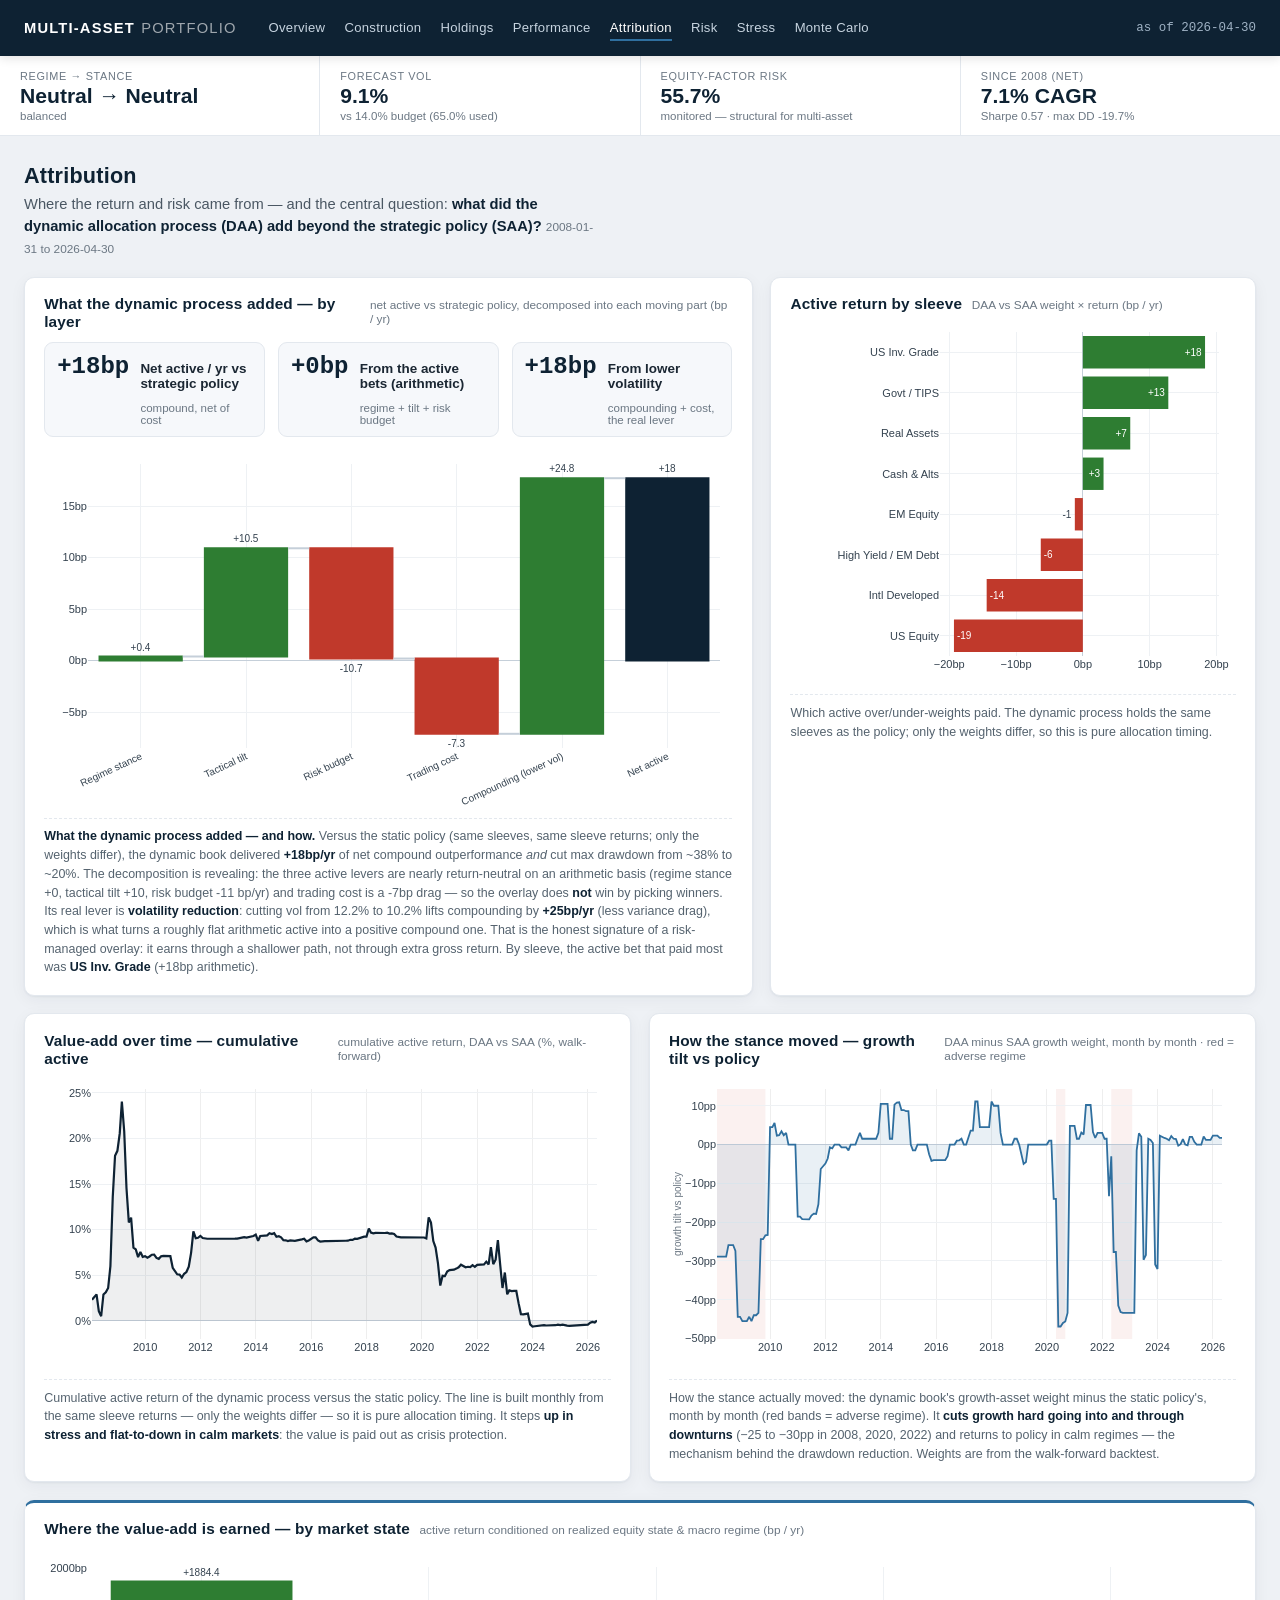
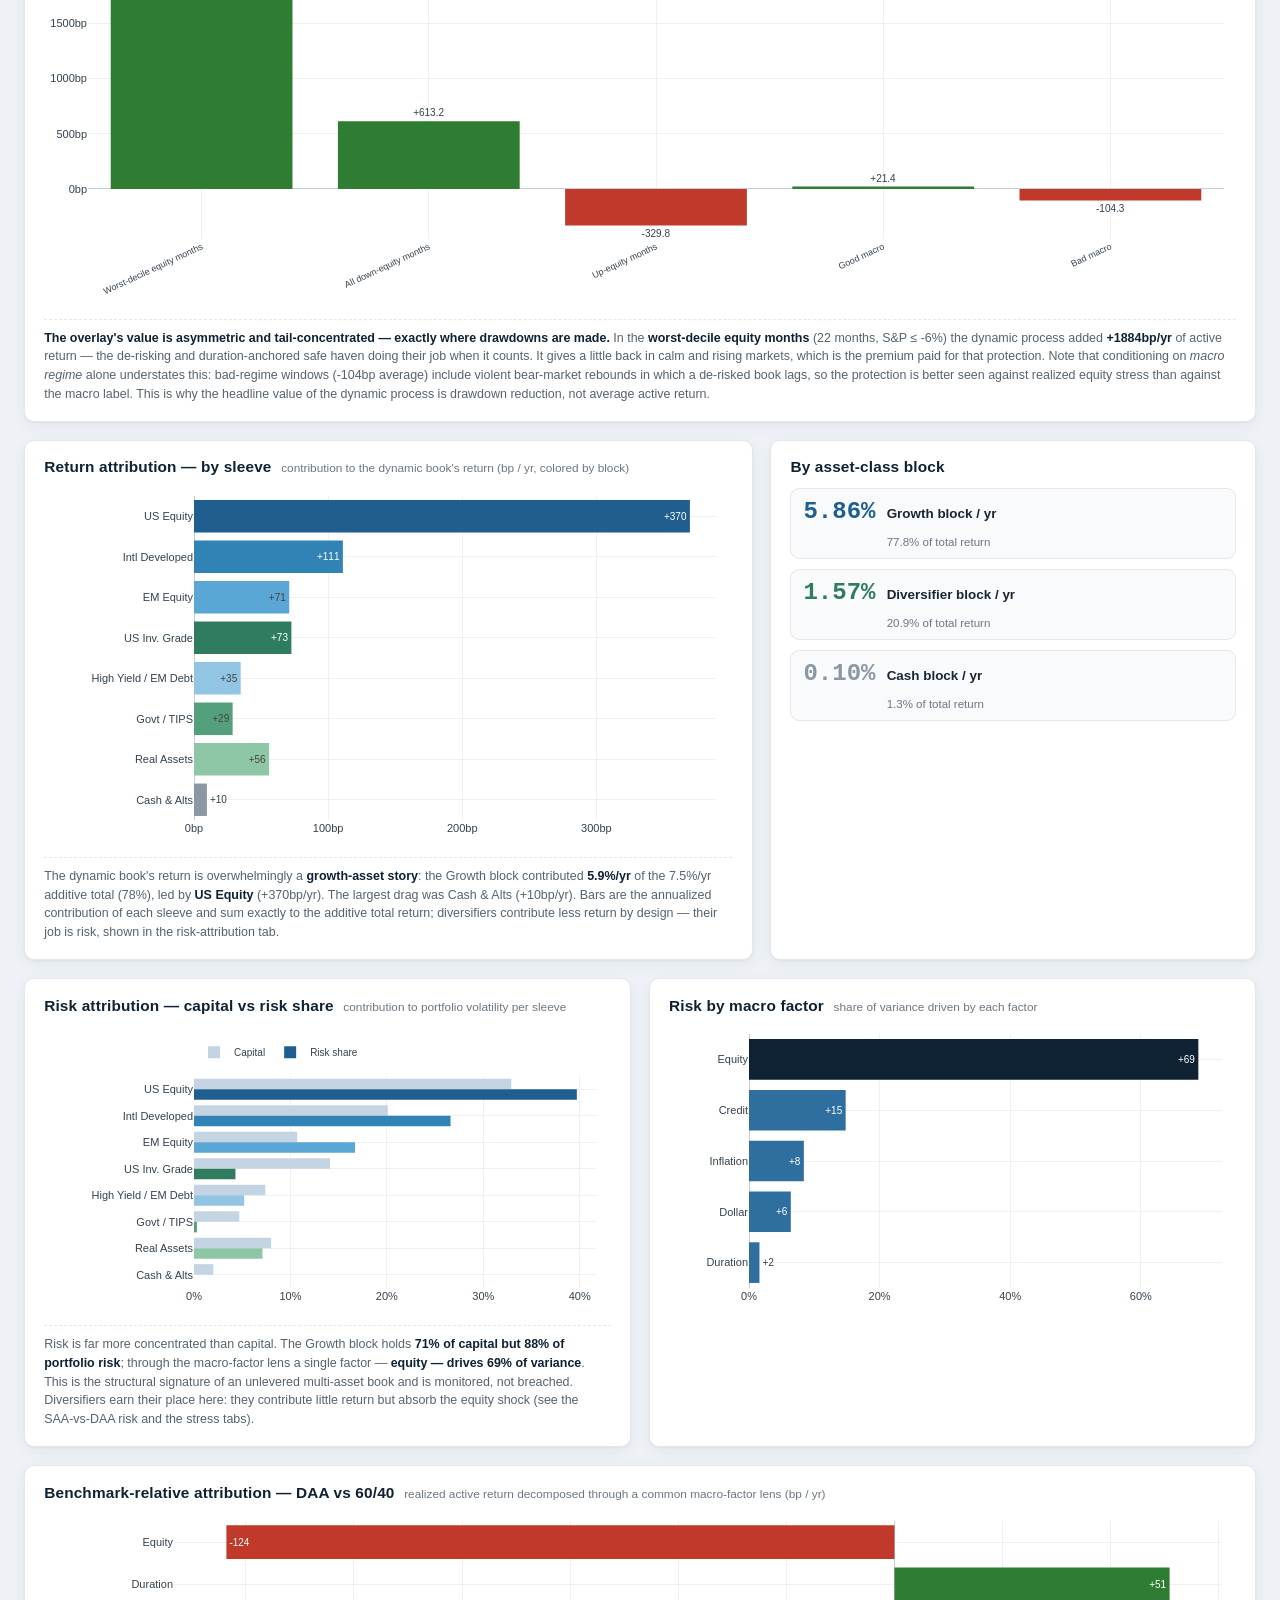
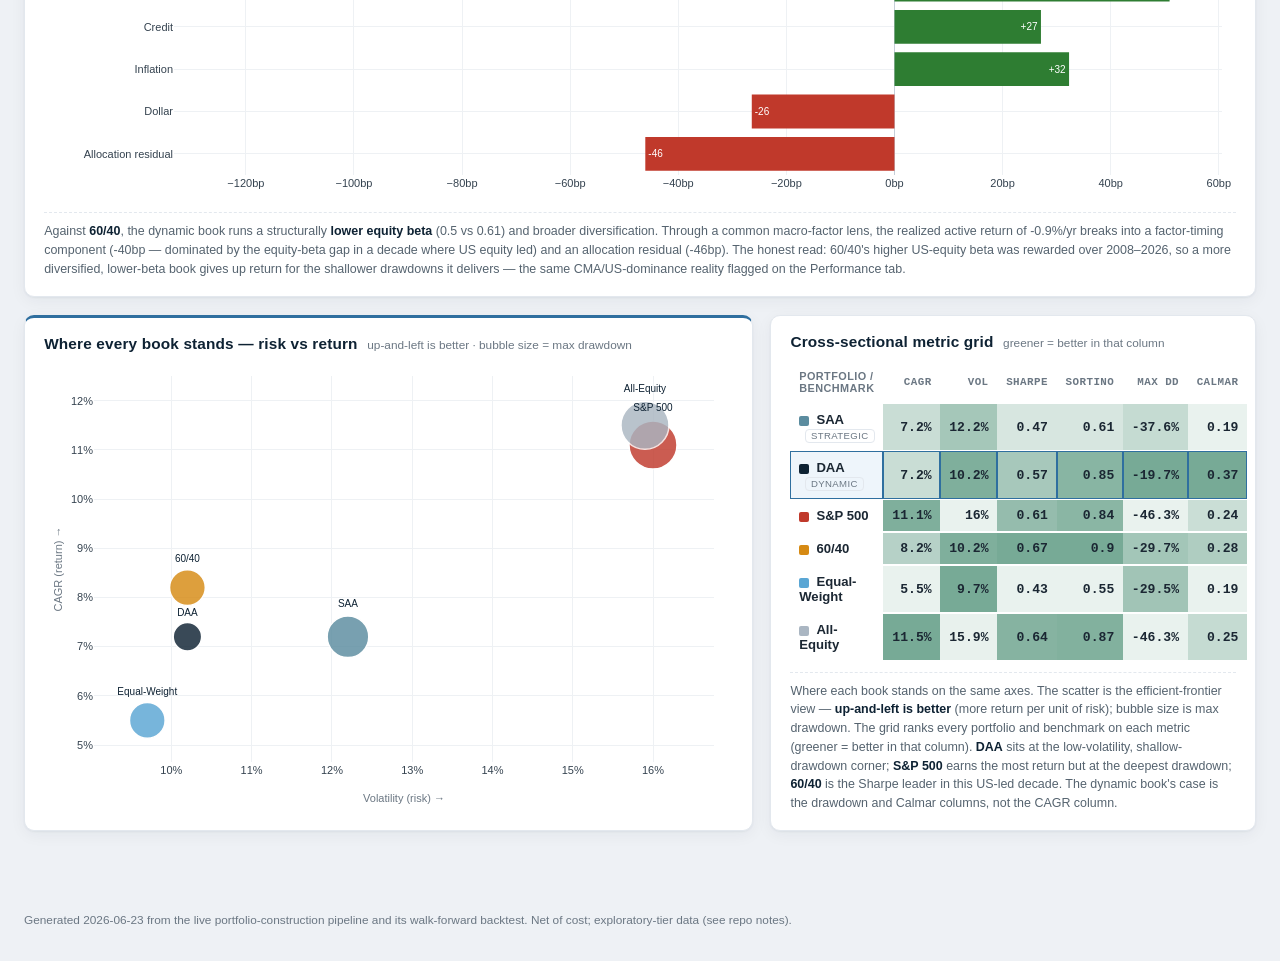
==== attribution.html @ df8b32c1 "Iterations 4-5: Holdings, Monte Carlo, mobile nav, attribution-over-time" ====
<!DOCTYPE html>
<html lang="en">
<head>
<meta charset="UTF-8" />
<meta name="viewport" content="width=device-width, initial-scale=1" />
<title>Attribution — Multi-Asset Portfolio</title>
<link rel="stylesheet" href="assets/css/style.css" />
<script src="assets/vendor/plotly.min.js"></script>
</head>
<body class="app">

<header class="appbar">
  <div class="brand">MULTI&#8209;ASSET<span>PORTFOLIO</span></div>
  <button class="navtoggle" aria-label="Toggle navigation"><span class="bars"><span></span></span>Menu</button>
  <nav class="appnav">
    <a href="index.html">Overview</a>
    <a href="construction.html">Construction</a>
    <a href="holdings.html">Holdings</a>
    <a href="performance.html">Performance</a>
    <a href="attribution.html" class="active">Attribution</a>
    <a href="risk.html">Risk</a>
    <a href="stress.html">Stress</a>
    <a href="montecarlo.html">Monte Carlo</a>
  </nav>
  <div class="appbar-status" id="appbar-status">Loading…</div>
</header>

<div class="kpi-ribbon" id="kpi-ribbon"></div>

<main class="db">

  <div class="page-intro">
    <h1>Attribution</h1>
    <p>Where the return and risk came from — and the central question: <strong>what did the dynamic
      allocation process (DAA) add beyond the strategic policy (SAA)?</strong>
      <span class="tile-sub" id="attr-window"></span></p>
  </div>

  <!-- 1. THE CENTRAL QUESTION: SAA -> DAA value-add -->
  <section class="grid grid-3-2">
    <article class="tile">
      <div class="tile-head"><h2>What the dynamic process added — by layer</h2>
        <span class="tile-sub">net active vs strategic policy, decomposed into each moving part (bp / yr)</span></div>
      <div class="statrow" id="attr-active-stats"></div>
      <div id="attr-layer-chart" class="chart chart-lg"></div>
      <p class="read" id="attr-layer-read"></p>
    </article>
    <article class="tile">
      <div class="tile-head"><h2>Active return by sleeve</h2>
        <span class="tile-sub">DAA vs SAA weight × return (bp / yr)</span></div>
      <div id="attr-sleeve-chart" class="chart chart-lg"></div>
      <p class="read">Which active over/under-weights paid. The dynamic process holds the same sleeves as the
        policy; only the weights differ, so this is pure allocation timing.</p>
    </article>
  </section>

  <!-- 1b. Attribution over time — the decision log -->
  <section class="grid grid-2">
    <article class="tile">
      <div class="tile-head"><h2>Value-add over time — cumulative active</h2>
        <span class="tile-sub">cumulative active return, DAA vs SAA (%, walk-forward)</span></div>
      <div id="attr-cum-chart" class="chart chart-md"></div>
      <p class="read" id="attr-cum-read"></p>
    </article>
    <article class="tile">
      <div class="tile-head"><h2>How the stance moved — growth tilt vs policy</h2>
        <span class="tile-sub">DAA minus SAA growth weight, month by month · red = adverse regime</span></div>
      <div id="attr-tilt-chart" class="chart chart-md"></div>
      <p class="read" id="attr-tilt-read"></p>
    </article>
  </section>

  <!-- 2. Regime / market-state aware (full width — the punchline) -->
  <section class="grid grid-1">
    <article class="tile tile-feature">
      <div class="tile-head"><h2>Where the value-add is earned — by market state</h2>
        <span class="tile-sub">active return conditioned on realized equity state & macro regime (bp / yr)</span></div>
      <div id="attr-regime-chart" class="chart chart-lg"></div>
      <p class="read" id="attr-regime-read"></p>
    </article>
  </section>

  <!-- 3. Return attribution -->
  <section class="grid grid-3-2">
    <article class="tile">
      <div class="tile-head"><h2>Return attribution — by sleeve</h2>
        <span class="tile-sub">contribution to the dynamic book's return (bp / yr, colored by block)</span></div>
      <div id="attr-return-chart" class="chart chart-lg"></div>
      <p class="read" id="attr-return-read"></p>
    </article>
    <article class="tile">
      <div class="tile-head"><h2>By asset-class block</h2></div>
      <div class="bigstats" id="attr-block"></div>
    </article>
  </section>

  <!-- 4. Risk attribution -->
  <section class="grid grid-2">
    <article class="tile">
      <div class="tile-head"><h2>Risk attribution — capital vs risk share</h2>
        <span class="tile-sub">contribution to portfolio volatility per sleeve</span></div>
      <div id="attr-risk-sleeve-chart" class="chart chart-md"></div>
      <p class="read" id="attr-risk-read"></p>
    </article>
    <article class="tile">
      <div class="tile-head"><h2>Risk by macro factor</h2>
        <span class="tile-sub">share of variance driven by each factor</span></div>
      <div id="attr-risk-factor-chart" class="chart chart-md"></div>
    </article>
  </section>

  <!-- 5. Benchmark-relative vs 60/40 -->
  <section class="grid grid-1">
    <article class="tile">
      <div class="tile-head"><h2>Benchmark-relative attribution — DAA vs 60/40</h2>
        <span class="tile-sub">realized active return decomposed through a common macro-factor lens (bp / yr)</span></div>
      <div id="attr-bench-chart" class="chart chart-md"></div>
      <p class="read" id="attr-bench-read"></p>
    </article>
  </section>

  <!-- 6. 9x9 cross-sectional matrix -->
  <section class="grid grid-3-2">
    <article class="tile tile-feature">
      <div class="tile-head"><h2>Where every book stands — risk vs return</h2>
        <span class="tile-sub">up-and-left is better · bubble size = max drawdown</span></div>
      <div id="matrix-scatter" class="chart chart-xl"></div>
    </article>
    <article class="tile">
      <div class="tile-head"><h2>Cross-sectional metric grid</h2>
        <span class="tile-sub">greener = better in that column</span></div>
      <div id="matrix-grid"></div>
      <p class="read" id="matrix-read"></p>
    </article>
  </section>

</main>

<footer class="status" id="status-footer">Loading…</footer>
<script src="data/portfolio.js"></script>
<script src="assets/js/app.js"></script>
</body>
</html>
---- assets/css/style.css ----
:root {
  --navy: #0e2233;
  --navy-2: #16324a;
  --ink: #1b2733;
  --accent: #2f6f9f;
  --growth: #1f5e8f;
  --diversifier: #3f8a6e;
  --cash: #8b97a3;
  --ok: #2e7d32;
  --warn: #d68a13;
  --bad: #c0392b;
  --pos: #2e7d32;
  --neg: #c0392b;
  --bg: #eef1f5;
  --panel: #ffffff;
  --line: #e3e8ee;
  --text: #1b2733;
  --muted: #6b7783;
  --font: -apple-system, BlinkMacSystemFont, "Segoe UI", Roboto, Helvetica, Arial, sans-serif;
  --mono: "SF Mono", ui-monospace, Menlo, Consolas, monospace;
  --radius: 10px;
  --shadow: 0 1px 2px rgba(14,34,51,0.05), 0 4px 16px rgba(14,34,51,0.05);
}

* { box-sizing: border-box; }
html, body { margin: 0; padding: 0; }
body.app { background: var(--bg); color: var(--text); font-family: var(--font);
  font-size: 14px; -webkit-font-smoothing: antialiased; }

/* App bar */
.appbar { position: sticky; top: 0; z-index: 50; display: flex; align-items: center; gap: 1.5rem;
  background: var(--navy); color: #fff; padding: 0 1.5rem; height: 56px;
  box-shadow: 0 2px 10px rgba(0,0,0,0.12); }
.brand { font-weight: 750; letter-spacing: 0.08em; font-size: 0.92rem; white-space: nowrap; }
.brand span { font-weight: 350; opacity: 0.6; margin-left: 0.4rem; }
.appnav { display: flex; gap: 1.2rem; margin-left: 0.5rem; }
.appnav a { color: #c7d4e0; text-decoration: none; font-size: 0.82rem; letter-spacing: 0.02em;
  padding: 0.3rem 0; border-bottom: 2px solid transparent; transition: 0.15s; }
.appnav a:hover { color: #fff; border-color: var(--accent); }
.appbar-status { margin-left: auto; font-size: 0.78rem; color: #9fb2c4; font-family: var(--mono); }
/* Mobile nav toggle — hidden on desktop, shown via the media query below */
.navtoggle { display: none; margin-left: auto; align-items: center; gap: 0.4rem; cursor: pointer;
  background: rgba(255,255,255,0.06); border: 1px solid rgba(255,255,255,0.22); color: #fff;
  border-radius: 7px; padding: 0.35rem 0.6rem; font-size: 0.78rem; font-weight: 600;
  letter-spacing: 0.03em; -webkit-tap-highlight-color: transparent; }
.navtoggle .bars { display: inline-block; width: 16px; height: 11px; position: relative; }
.navtoggle .bars::before, .navtoggle .bars::after, .navtoggle .bars span {
  content: ""; position: absolute; left: 0; right: 0; height: 2px; background: #fff; border-radius: 2px; }
.navtoggle .bars::before { top: 0; } .navtoggle .bars span { top: 4.5px; } .navtoggle .bars::after { bottom: 0; }

/* KPI ribbon */
.kpi-ribbon { display: grid; grid-template-columns: repeat(4, 1fr); gap: 1px; background: var(--line);
  border-bottom: 1px solid var(--line); }
.kpi { background: var(--panel); padding: 0.85rem 1.25rem; }
.kpi-label { font-size: 0.68rem; text-transform: uppercase; letter-spacing: 0.06em; color: var(--muted); }
.kpi-value { font-size: 1.32rem; font-weight: 700; color: var(--navy); margin-top: 0.15rem; line-height: 1.15; }
.kpi-sub { font-size: 0.72rem; color: var(--muted); margin-top: 0.1rem; }

/* Layout grid */
.db { max-width: 1320px; margin: 0 auto; padding: 1.25rem 1.5rem 3rem; }
.grid { display: grid; gap: 1.1rem; margin-bottom: 1.1rem; }
.grid-1 { grid-template-columns: 1fr; }
.grid-2 { grid-template-columns: 1fr 1fr; }
.grid-3 { grid-template-columns: repeat(3, 1fr); }
.grid-3-2 { grid-template-columns: 3fr 2fr; }

/* Tiles */
.tile { background: var(--panel); border: 1px solid var(--line); border-radius: var(--radius);
  box-shadow: var(--shadow); padding: 1.1rem 1.2rem; min-width: 0; }
.tile-head { display: flex; align-items: baseline; gap: 0.6rem; margin-bottom: 0.7rem; }
.tile-head h2 { font-size: 0.96rem; font-weight: 700; color: var(--navy); margin: 0; letter-spacing: 0.01em; }
.tile-sub { font-size: 0.74rem; color: var(--muted); }
.mini-head { font-size: 0.7rem; text-transform: uppercase; letter-spacing: 0.05em; color: var(--muted);
  font-weight: 700; margin: 0 0 0.5rem; }
.read { font-size: 0.78rem; line-height: 1.5; color: #55636f; margin: 0.6rem 0 0;
  padding-top: 0.55rem; border-top: 1px dashed var(--line); }
.read strong { color: var(--navy); }

/* Charts — sized up so analytics breathe (less compressed, less wasted whitespace) */
.chart { width: 100%; }
.chart-donut { height: 300px; }
.chart-tree { height: 380px; }
.chart-sm { height: 232px; }
.chart-md { height: 290px; }
.chart-lg { height: 360px; }
.chart-tall { width: 100%; height: 440px; }

/* Positioning board */
.posboard { display: grid; grid-template-columns: repeat(2, 1fr); gap: 0.6rem; margin-bottom: 0.8rem; }
.posstat { background: #f6f8fb; border: 1px solid var(--line); border-radius: 8px; padding: 0.6rem 0.75rem; }
.posstat-l { font-size: 0.68rem; text-transform: uppercase; letter-spacing: 0.05em; color: var(--muted); }
.posstat-v { font-size: 1.05rem; font-weight: 700; color: var(--navy); margin-top: 0.1rem; }
.posstat-v.tag-riskon { color: var(--ok); }
.posstat-v.tag-defensive { color: var(--bad); }
.posstat-v.tag-balanced { color: var(--accent); }

/* Block bar (stacked Growth/Diversifier/Cash) */
.blockbar { display: flex; width: 100%; height: 30px; border-radius: 6px; overflow: hidden; margin-bottom: 0.7rem; }
.blockseg { display: flex; align-items: center; justify-content: center; color: #fff; font-size: 0.74rem;
  font-weight: 600; min-width: 0; gap: 0.35rem; white-space: nowrap; }
.blockseg small { font-family: var(--mono); font-weight: 700; }

/* Chips */
.chips { display: flex; flex-wrap: wrap; gap: 0.4rem; }
.chip { display: inline-flex; align-items: center; gap: 0.35rem; font-size: 0.76rem;
  padding: 0.28rem 0.6rem; border-radius: 999px; background: #eef3f8; border: 1px solid var(--line); color: #34424f; }
.chip b { font-family: var(--mono); }
.chip.pos b { color: var(--pos); } .chip.neg b { color: var(--neg); }
.chip.sel { background: var(--navy); color: #fff; border-color: var(--navy); }
.chip.clickable { cursor: pointer; }
.chip.clickable:hover { border-color: var(--accent); }

/* Construction side panel */
.sidepanel { min-width: 0; display: flex; flex-direction: column; }
.thesis-pick { display: flex; flex-wrap: wrap; gap: 0.35rem; margin-bottom: 0.6rem; }
.thesis-text { font-size: 0.82rem; line-height: 1.55; color: #41505d; margin: 0 0 0.8rem;
  padding-left: 0.7rem; border-left: 3px solid var(--accent); min-height: 4.5em; }
.flags-compact { display: flex; flex-direction: column; gap: 0.4rem; margin-top: auto; }
.flagc { display: flex; gap: 0.5rem; font-size: 0.75rem; line-height: 1.4; color: #5a6470;
  padding: 0.4rem 0.55rem; background: #fffaf0; border-left: 3px solid var(--warn); border-radius: 5px; }
.flagc b { color: #8a6510; font-weight: 650; }

/* Metrics cards */
.metrics-cards { display: flex; flex-direction: column; gap: 0.45rem; }
.mcard { display: grid; grid-template-columns: 1.4fr repeat(3, 1fr); align-items: center; gap: 0.5rem;
  padding: 0.5rem 0.65rem; border: 1px solid var(--line); border-radius: 8px; font-size: 0.8rem; }
.mcard.hl { background: #eef5fb; border-color: #cfe0ee; }
.mcard .nm { font-weight: 650; color: var(--navy); }
.mcard .mv { text-align: right; font-family: var(--mono); }
.mcard .mv small { display: block; font-family: var(--font); font-size: 0.62rem;
  text-transform: uppercase; letter-spacing: 0.04em; color: var(--muted); }

/* Scenario strip */
.scenario-strip { display: grid; grid-template-columns: repeat(4, 1fr); gap: 0.7rem; }
.scn { border: 1px solid var(--line); border-radius: 9px; padding: 0.7rem 0.8rem; }
.scn.cur { border-color: var(--accent); box-shadow: 0 0 0 2px rgba(47,111,159,0.12); }
.scn-regime { font-weight: 700; color: var(--navy); font-size: 0.86rem; }
.scn-stance { font-size: 0.74rem; color: var(--muted); margin-bottom: 0.5rem; }
.scn-bar { height: 7px; border-radius: 4px; background: var(--line); overflow: hidden; margin-bottom: 0.3rem; }
.scn-bar > span { display: block; height: 100%; background: var(--growth); }
.scn-meta { font-size: 0.72rem; color: var(--muted); font-family: var(--mono); }
.scn .badge { float: right; font-size: 0.62rem; background: var(--accent); color: #fff;
  padding: 0.05rem 0.4rem; border-radius: 4px; letter-spacing: 0.03em; }

/* Big stats (diversification) */
.bigstats { display: flex; flex-direction: column; gap: 0.6rem; margin-bottom: 0.4rem; }
.bigstat { display: grid; grid-template-columns: auto 1fr; align-items: baseline; gap: 0.7rem;
  padding: 0.6rem 0.75rem; border: 1px solid var(--line); border-radius: 9px; background: #f8fafc; }
.bigstat-v { font-size: 1.5rem; font-weight: 750; color: var(--navy); font-family: var(--mono); }
.bigstat-l { font-weight: 650; color: var(--ink); font-size: 0.84rem; }
.bigstat-h { grid-column: 2; font-size: 0.72rem; color: var(--muted); }

/* Data tables (trailing, drawdown, stress) */
table.dtbl { width: 100%; border-collapse: collapse; font-size: 0.82rem; }
table.dtbl th, table.dtbl td { padding: 0.45rem 0.55rem; border-bottom: 1px solid var(--line); text-align: left; }
table.dtbl th { font-size: 0.68rem; text-transform: uppercase; letter-spacing: 0.04em; color: var(--muted); font-weight: 700; }
table.dtbl td.num, table.dtbl th.num { text-align: right; font-family: var(--mono); }
table.dtbl td.pos { color: var(--pos); } table.dtbl td.neg { color: var(--neg); }
table.dtbl .sub { font-size: 0.72rem; color: var(--muted); }
#stress-table { margin-top: 0.7rem; }

.appnav a.active { color: #fff; border-color: var(--accent); }

/* Platform additions (Performance + Construction pages) */
.chart-xl { width: 100%; height: 440px; }
.statrow { display: grid; grid-template-columns: repeat(3, 1fr); gap: 0.8rem; margin-bottom: 0.7rem; }
.swatch { width: 10px; height: 10px; border-radius: 2px; display: inline-block; margin-right: 0.45rem; vertical-align: middle; }
.kindtag { font-size: 0.6rem; text-transform: uppercase; letter-spacing: 0.04em; color: var(--muted);
  border: 1px solid var(--line); border-radius: 4px; padding: 0.02rem 0.32rem; margin-left: 0.35rem; }
table.dtbl tr.hl td { background: #eef5fb; }
table.dtbl td.strong { font-weight: 650; color: var(--navy); }
table.dtbl td.pos { color: var(--pos); } table.dtbl td.neg { color: var(--neg); }
table.dtbl .z { color: var(--muted); }
.ustats { display: grid; grid-template-columns: repeat(4, 1fr); gap: 0.8rem; }
.ustat { background: #f6f8fb; border: 1px solid var(--line); border-radius: 9px; padding: 0.8rem 0.9rem; }
.ustat-v { font-size: 1.8rem; font-weight: 750; color: var(--navy); font-family: var(--mono); line-height: 1; }
.ustat-l { font-size: 0.74rem; color: var(--muted); margin-top: 0.3rem; line-height: 1.35; }
.flowsteps { display: flex; flex-wrap: wrap; gap: 0.4rem; margin: 0.2rem 0 0.2rem; }
.flowstep { font-size: 0.74rem; padding: 0.3rem 0.6rem; border-radius: 999px; background: #eef3f8;
  border: 1px solid var(--line); color: #34424f; }
.flowstep b { color: var(--navy); }
.flowarrow { color: var(--muted); align-self: center; }

/* Custom stress sliders */
.sliders { display: flex; flex-direction: column; gap: 0.55rem; }
.sld label { display: flex; justify-content: space-between; font-size: 0.78rem; color: var(--ink);
  font-weight: 600; margin-bottom: 0.2rem; }
.sld label span { font-family: var(--mono); color: var(--accent); }
.sld input[type=range] { width: 100%; accent-color: var(--accent); }

footer.status { max-width: 1320px; margin: 0 auto; padding: 1rem 1.5rem 2rem; font-size: 0.74rem;
  color: var(--muted); }

/* ---- Iteration 3: Attribution page, 9x9 matrix, rebased growth, polish ---- */

/* Page intro header (gives each page a title + question, not just charts) */
.page-intro { margin: 0.4rem 0 1.1rem; }
.page-intro h1 { font-size: 1.35rem; font-weight: 750; color: var(--navy); margin: 0 0 0.25rem;
  letter-spacing: 0.01em; }
.page-intro p { font-size: 0.92rem; line-height: 1.5; color: #4a5763; margin: 0; max-width: 70ch; }
.page-intro strong { color: var(--navy); }

/* Feature tiles — a stronger accent rail for the most important sections */
.tile-feature { border-top: 3px solid var(--accent); }

/* Rebase / control chips row */
.growth-controls .chip.sel { background: var(--accent); color: #fff; border-color: var(--accent); }
.muted-note { font-size: 0.8rem; color: #55636f; line-height: 1.45; }
.muted-note strong { color: var(--navy); }

/* 9x9 cross-sectional metric grid (heat-shaded) */
table.matrix-tbl td.num { color: var(--ink); font-weight: 600; }
table.matrix-tbl th, table.matrix-tbl td { border-bottom: 2px solid #fff; padding: 0.5rem 0.55rem; }
table.matrix-tbl tr.hl td { outline: 1.5px solid var(--accent); outline-offset: -1.5px; }

/* Bigstats wrap to a row when used as a stat strip */
.statrow .bigstat { background: #f6f8fb; }

/* ---- Iteration 4: insight-first banner, holdings blotter, data vintage, growth date picker ---- */

/* Lead insight banner — an interpretation sentence that opens a section before any chart */
.insight { display: grid; grid-template-columns: auto 1fr; gap: 0.85rem; align-items: start;
  background: linear-gradient(180deg, #f4f8fc 0%, #eef4fa 100%); border: 1px solid #d9e6f1;
  border-left: 4px solid var(--accent); border-radius: var(--radius); padding: 0.9rem 1.1rem;
  margin-bottom: 1.1rem; }
.insight .ic { font-size: 1.05rem; line-height: 1; padding-top: 0.1rem; }
.insight h3 { margin: 0 0 0.25rem; font-size: 0.82rem; text-transform: uppercase; letter-spacing: 0.05em;
  color: var(--accent); font-weight: 750; }
.insight p { margin: 0; font-size: 0.92rem; line-height: 1.55; color: #34424f; }
.insight p strong { color: var(--navy); }

/* Section eyebrow — orders a page as insight → explanation → visualization */
.eyebrow { font-size: 0.7rem; text-transform: uppercase; letter-spacing: 0.07em; color: var(--accent);
  font-weight: 750; margin: 0 0 0.3rem; }

/* Growth-of-$1 date-picker rebase control */
.daterebase { display: inline-flex; align-items: center; gap: 0.45rem; font-size: 0.78rem;
  font-weight: 650; color: var(--ink); background: #eef3f8; border: 1px solid var(--line);
  border-radius: 999px; padding: 0.25rem 0.7rem; }
.daterebase input[type=date] { font: inherit; font-weight: 700; color: var(--accent); border: none;
  background: transparent; padding: 0; }
.growth-controls .lbl { font-size: 0.72rem; color: var(--muted); align-self: center; margin-right: 0.1rem; }

/* Holdings blotter */
.blotter-wrap { overflow-x: auto; }
table.blotter { width: 100%; border-collapse: collapse; font-size: 0.8rem; }
table.blotter th, table.blotter td { padding: 0.46rem 0.6rem; border-bottom: 1px solid var(--line); text-align: left; vertical-align: top; }
table.blotter th { position: sticky; top: 56px; background: var(--panel); z-index: 2; font-size: 0.68rem;
  text-transform: uppercase; letter-spacing: 0.04em; color: var(--muted); font-weight: 700; cursor: pointer; user-select: none; white-space: nowrap; }
table.blotter th.num, table.blotter td.num { text-align: right; font-family: var(--mono); }
table.blotter th .arr { color: var(--accent); margin-left: 0.25rem; }
table.blotter td .tk { font-weight: 750; color: var(--navy); font-family: var(--mono); }
table.blotter td .rat { color: var(--muted); font-size: 0.72rem; line-height: 1.4; display: block; margin-top: 0.15rem; }
table.blotter tr:hover td { background: #f6f9fc; }
.kindpill { font-size: 0.6rem; text-transform: uppercase; letter-spacing: 0.04em; padding: 0.05rem 0.4rem;
  border-radius: 4px; font-weight: 700; }
.kindpill.core { background: #e3eef8; color: #1f5e8f; } .kindpill.tilt { background: #fdeede; color: #9a6510; }
.blotter-toolbar { display: flex; flex-wrap: wrap; align-items: center; gap: 0.6rem; margin-bottom: 0.7rem; }
.blotter-toolbar input[type=search] { font: inherit; font-size: 0.8rem; padding: 0.4rem 0.7rem; border: 1px solid var(--line);
  border-radius: 8px; min-width: 200px; }
.btn { font: inherit; font-size: 0.76rem; font-weight: 650; cursor: pointer; border: 1px solid var(--line);
  background: #fff; color: var(--navy); border-radius: 8px; padding: 0.4rem 0.8rem; }
.btn:hover { border-color: var(--accent); color: var(--accent); }
.blotter-count { font-size: 0.74rem; color: var(--muted); margin-left: auto; }

/* Data-vintage panel */
.vintage { display: grid; grid-template-columns: repeat(auto-fit, minmax(150px, 1fr)); gap: 0.7rem; }
.vintage .vi { background: #f6f8fb; border: 1px solid var(--line); border-radius: 9px; padding: 0.6rem 0.75rem; }
.vintage .vi-l { font-size: 0.66rem; text-transform: uppercase; letter-spacing: 0.05em; color: var(--muted); }
.vintage .vi-v { font-size: 0.94rem; font-weight: 700; color: var(--navy); margin-top: 0.15rem; }

/* Enlarged construction treemap — one of the most valuable views, given real estate */
.chart-tree-xl { width: 100%; height: 560px; }

/* Sleeve-thesis evidence cards (mirrors the MRS Pillar Evidence framework) */
.ev-grid { display: grid; grid-template-columns: repeat(4, 1fr); gap: 0.9rem; }
.ev-card { display: flex; flex-direction: column; background: #fff; border: 1px solid var(--line);
  border-top: 3px solid var(--pc, #94a3b8); border-radius: 9px; padding: 0.85rem 0.9rem;
  box-shadow: var(--shadow); transition: box-shadow 0.12s, transform 0.12s; }
.ev-card:hover { box-shadow: 0 4px 14px rgba(14,34,51,0.10); transform: translateY(-1px); }
.ev-head { display: flex; align-items: baseline; justify-content: space-between; gap: 0.5rem; }
.ev-name { font-weight: 750; font-size: 0.9rem; color: var(--navy); line-height: 1.2; }
.ev-block { font-size: 0.58rem; text-transform: uppercase; letter-spacing: 0.04em; font-weight: 700;
  color: #fff; background: var(--bc, #888); padding: 0.1rem 0.42rem; border-radius: 4px; white-space: nowrap; }
.ev-metric { display: flex; align-items: baseline; flex-wrap: wrap; gap: 0.5rem; margin: 0.4rem 0 0.55rem; }
.ev-w { font-size: 1.65rem; font-weight: 750; color: var(--navy); font-family: var(--mono); line-height: 1; }
.ev-sub { font-size: 0.7rem; color: var(--muted); }
.ev-delta { font-size: 0.68rem; font-weight: 700; font-family: var(--mono); padding: 0.08rem 0.42rem; border-radius: 999px; }
.ev-delta.pos { color: var(--pos); background: #eaf4ec; } .ev-delta.neg { color: var(--neg); background: #f7eceb; }
.ev-delta.flat { color: var(--muted); background: #eef1f4; }
.ev-evidence { margin: 0 0 0.55rem; }
.ev-evidence > div { display: grid; grid-template-columns: 64px 1fr; gap: 0.45rem; margin: 0.22rem 0; align-items: baseline; }
.ev-evidence dt { font-size: 0.6rem; text-transform: uppercase; letter-spacing: 0.03em; color: var(--muted); font-weight: 700; }
.ev-evidence dd { margin: 0; font-size: 0.73rem; color: var(--ink); }
.ev-evidence dd .mono { font-family: var(--mono); }
.ev-note { font-size: 0.75rem; line-height: 1.5; color: #44515d; margin: auto 0 0; padding-top: 0.55rem;
  border-top: 1px dashed var(--line); }

/* Volatility-vs-budget — a proper analytics component (replaces the placeholder gauge) */
.volbudget-host { width: 100%; }
.vb { display: flex; flex-direction: column; gap: 0.85rem; }
.vb-top { display: flex; align-items: flex-end; justify-content: space-between; gap: 1rem; }
.vb-now { display: flex; flex-direction: column; }
.vb-val { font-size: 2.3rem; font-weight: 750; color: var(--navy); font-family: var(--mono); line-height: 1; }
.vb-lab { font-size: 0.72rem; color: var(--muted); margin-top: 0.25rem; }
.vb-util { text-align: right; }
.vb-util .pct { font-size: 1.5rem; font-weight: 750; font-family: var(--mono); }
.vb-util.ok .pct { color: var(--ok); } .vb-util.warn .pct { color: var(--bad); }
.vb-util small { display: block; font-size: 0.66rem; text-transform: uppercase; letter-spacing: 0.04em; color: var(--muted); }
.vb-track { position: relative; height: 26px; border-radius: 7px; overflow: hidden; background: #eef1f4;
  border: 1px solid var(--line); }
.vb-zone-ok { position: absolute; top: 0; bottom: 0; left: 0; background: #eaf4ec; }
.vb-zone-over { position: absolute; top: 0; bottom: 0; right: 0; background: #fbeceb; }
.vb-fill { position: absolute; top: 0; bottom: 0; left: 0; border-radius: 7px 0 0 7px; opacity: 0.92; }
.vb-fill.ok { background: var(--accent); } .vb-fill.warn { background: var(--bad); }
.vb-budget { position: absolute; top: -3px; bottom: -3px; width: 2px; background: var(--navy); }
.vb-budget::after { content: "budget"; position: absolute; top: -1.05rem; left: 50%; transform: translateX(-50%);
  font-size: 0.6rem; font-weight: 700; color: var(--navy); white-space: nowrap; }
.vb-scale { display: flex; justify-content: space-between; font-size: 0.66rem; color: var(--muted); font-family: var(--mono); margin-top: -0.4rem; }
.vb-stats { display: grid; grid-template-columns: repeat(3, 1fr); gap: 0.6rem; }
.vb-stat { background: #f6f8fb; border: 1px solid var(--line); border-radius: 8px; padding: 0.5rem 0.6rem; }
.vb-stat b { display: block; font-size: 1.02rem; font-weight: 750; color: var(--navy); font-family: var(--mono); }
.vb-stat span { font-size: 0.66rem; text-transform: uppercase; letter-spacing: 0.04em; color: var(--muted); }

@media (max-width: 1100px) { .ev-grid { grid-template-columns: repeat(2, 1fr); } }
@media (max-width: 620px) { .ev-grid { grid-template-columns: 1fr; } .chart-tree-xl { height: 460px; } }

@media (min-width: 1500px) {
  .db, footer.status { max-width: 1460px; }
  .kpi-value { font-size: 1.42rem; }
}

@media (max-width: 1000px) {
  .kpi-ribbon { grid-template-columns: repeat(3, 1fr); }
  .grid-2, .grid-3, .grid-3-2 { grid-template-columns: 1fr; }
  .scenario-strip { grid-template-columns: repeat(2, 1fr); }
  .page-intro h1 { font-size: 1.15rem; }

  /* Working mobile navigation: hamburger toggles a full-width dropdown panel.
     (Previously .appnav was simply hidden, leaving no way to switch pages.) */
  .navtoggle { display: inline-flex; }
  .appbar { gap: 0.75rem; }
  .appbar-status { display: none; }
  .appnav { display: none; position: absolute; top: 56px; left: 0; right: 0; margin: 0;
    flex-direction: column; gap: 0; background: var(--navy-2); padding: 0.3rem 0;
    box-shadow: 0 10px 22px rgba(0,0,0,0.28); z-index: 60; }
  .appnav.open { display: flex; }
  .appnav a { padding: 0.8rem 1.5rem; border-bottom: none; border-left: 3px solid transparent; font-size: 0.92rem; }
  .appnav a:hover, .appnav a.active { color: #fff; border-color: var(--accent);
    background: rgba(255,255,255,0.05); }
}

@media (max-width: 620px) {
  .kpi-ribbon { grid-template-columns: repeat(2, 1fr); }
  .statrow { grid-template-columns: repeat(2, 1fr) !important; }
  .db { padding: 1rem 0.9rem 2.5rem; }
  .posboard { grid-template-columns: 1fr 1fr; }
  .scenario-strip { grid-template-columns: 1fr; }
  .blotter-toolbar input[type=search] { min-width: 0; flex: 1; }
  .insight { grid-template-columns: 1fr; }
  .insight .ic { display: none; }
}
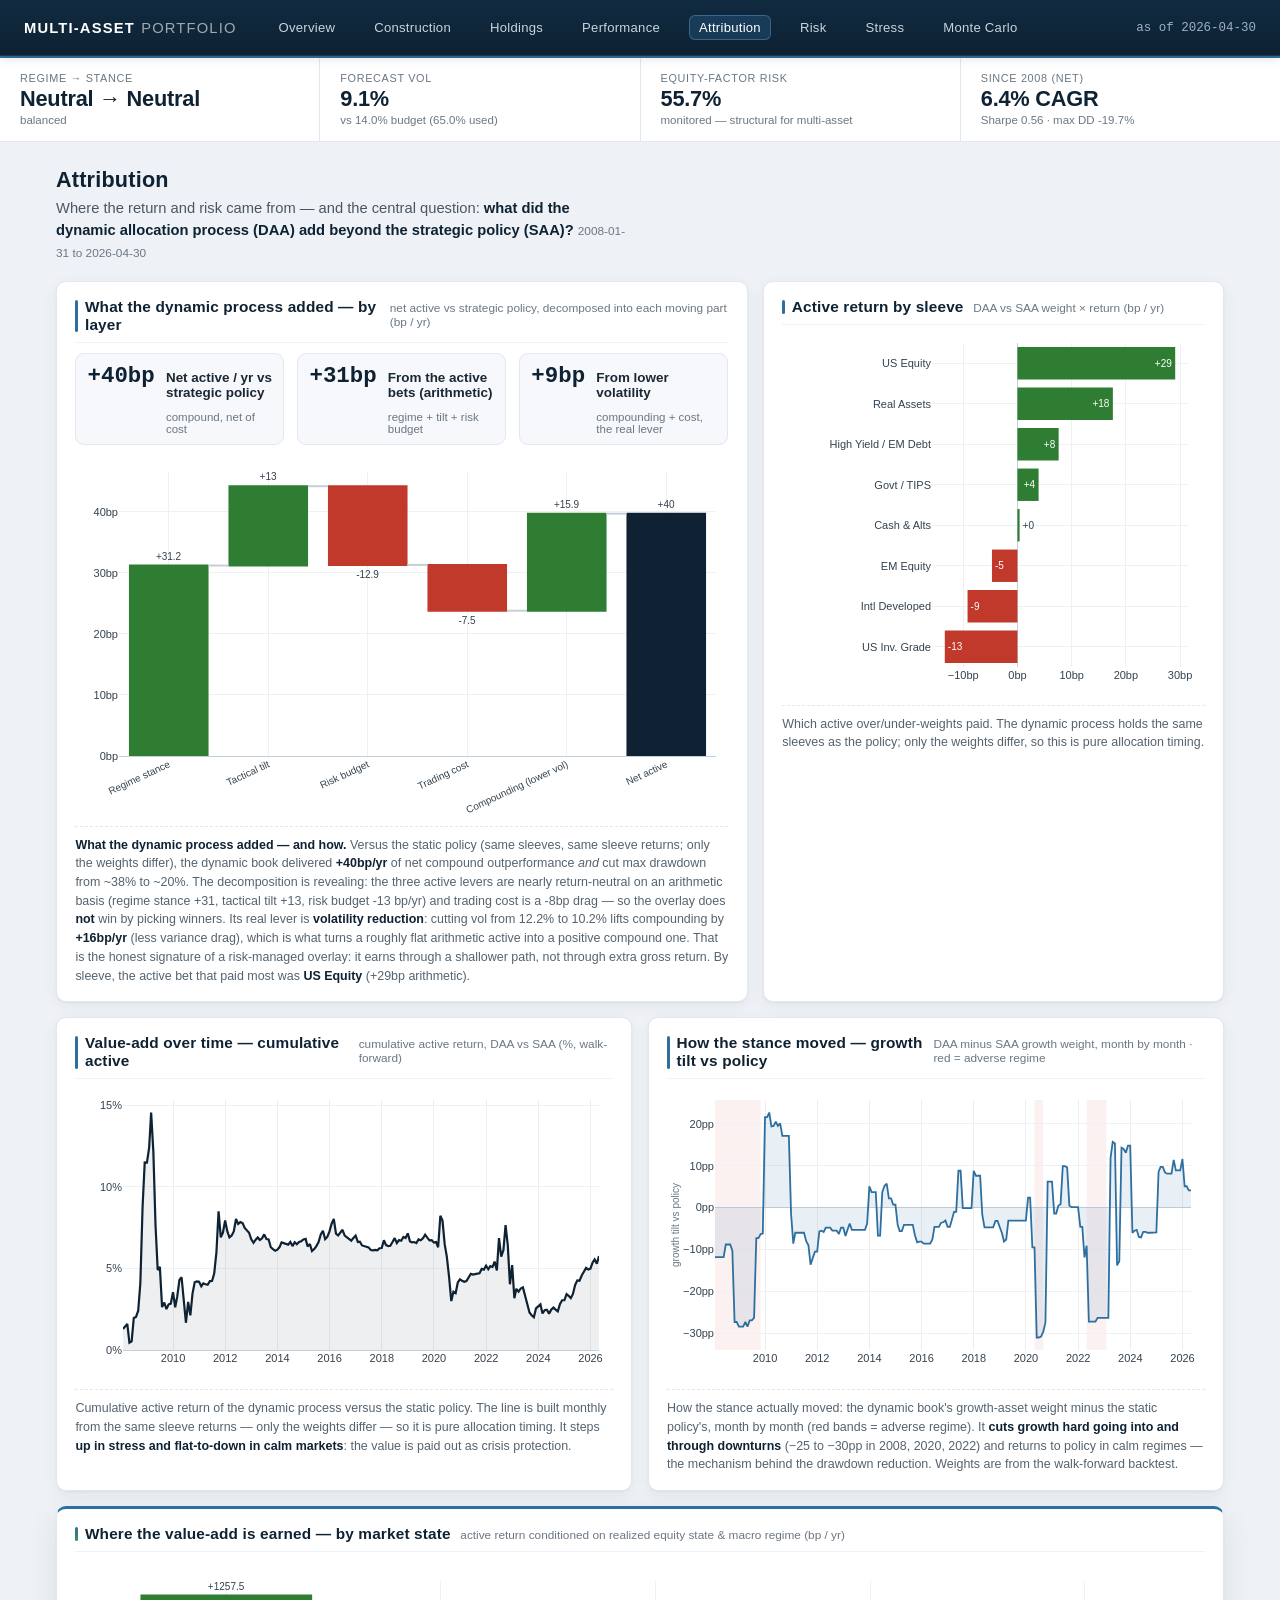
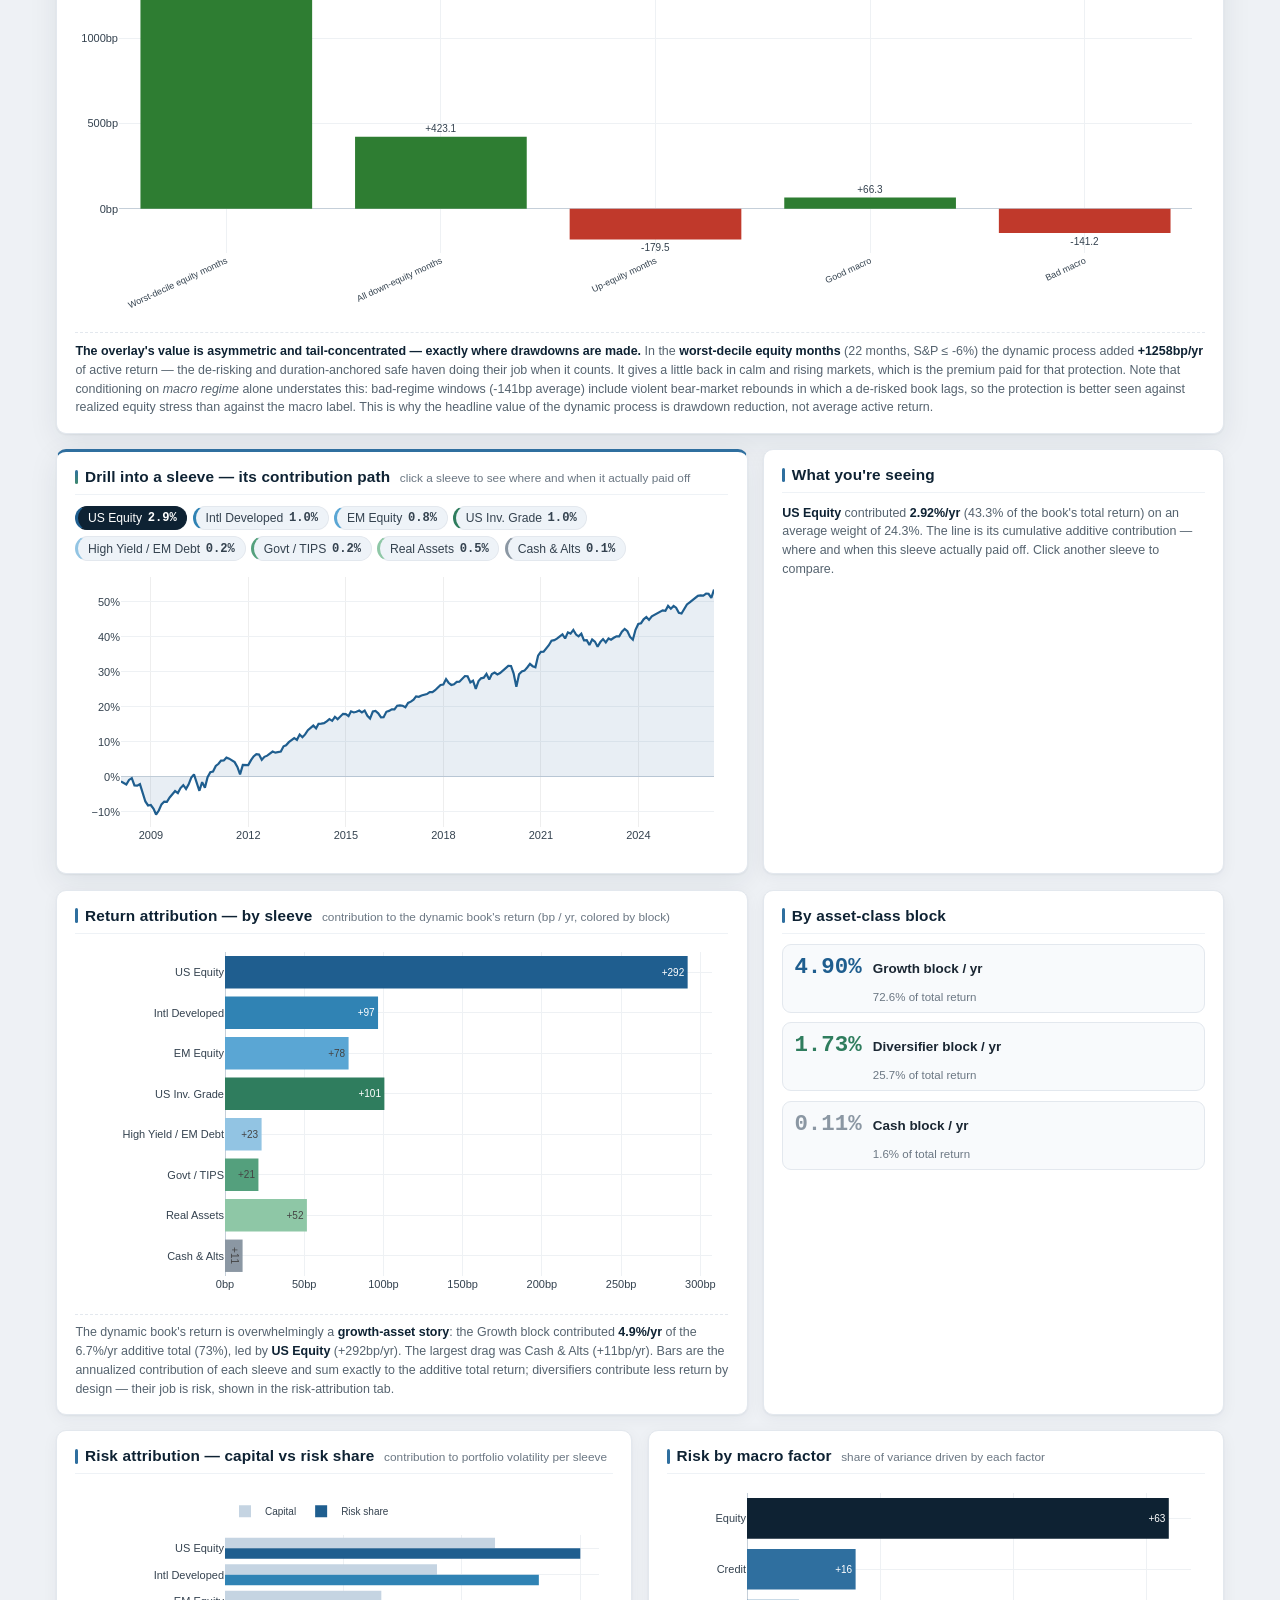
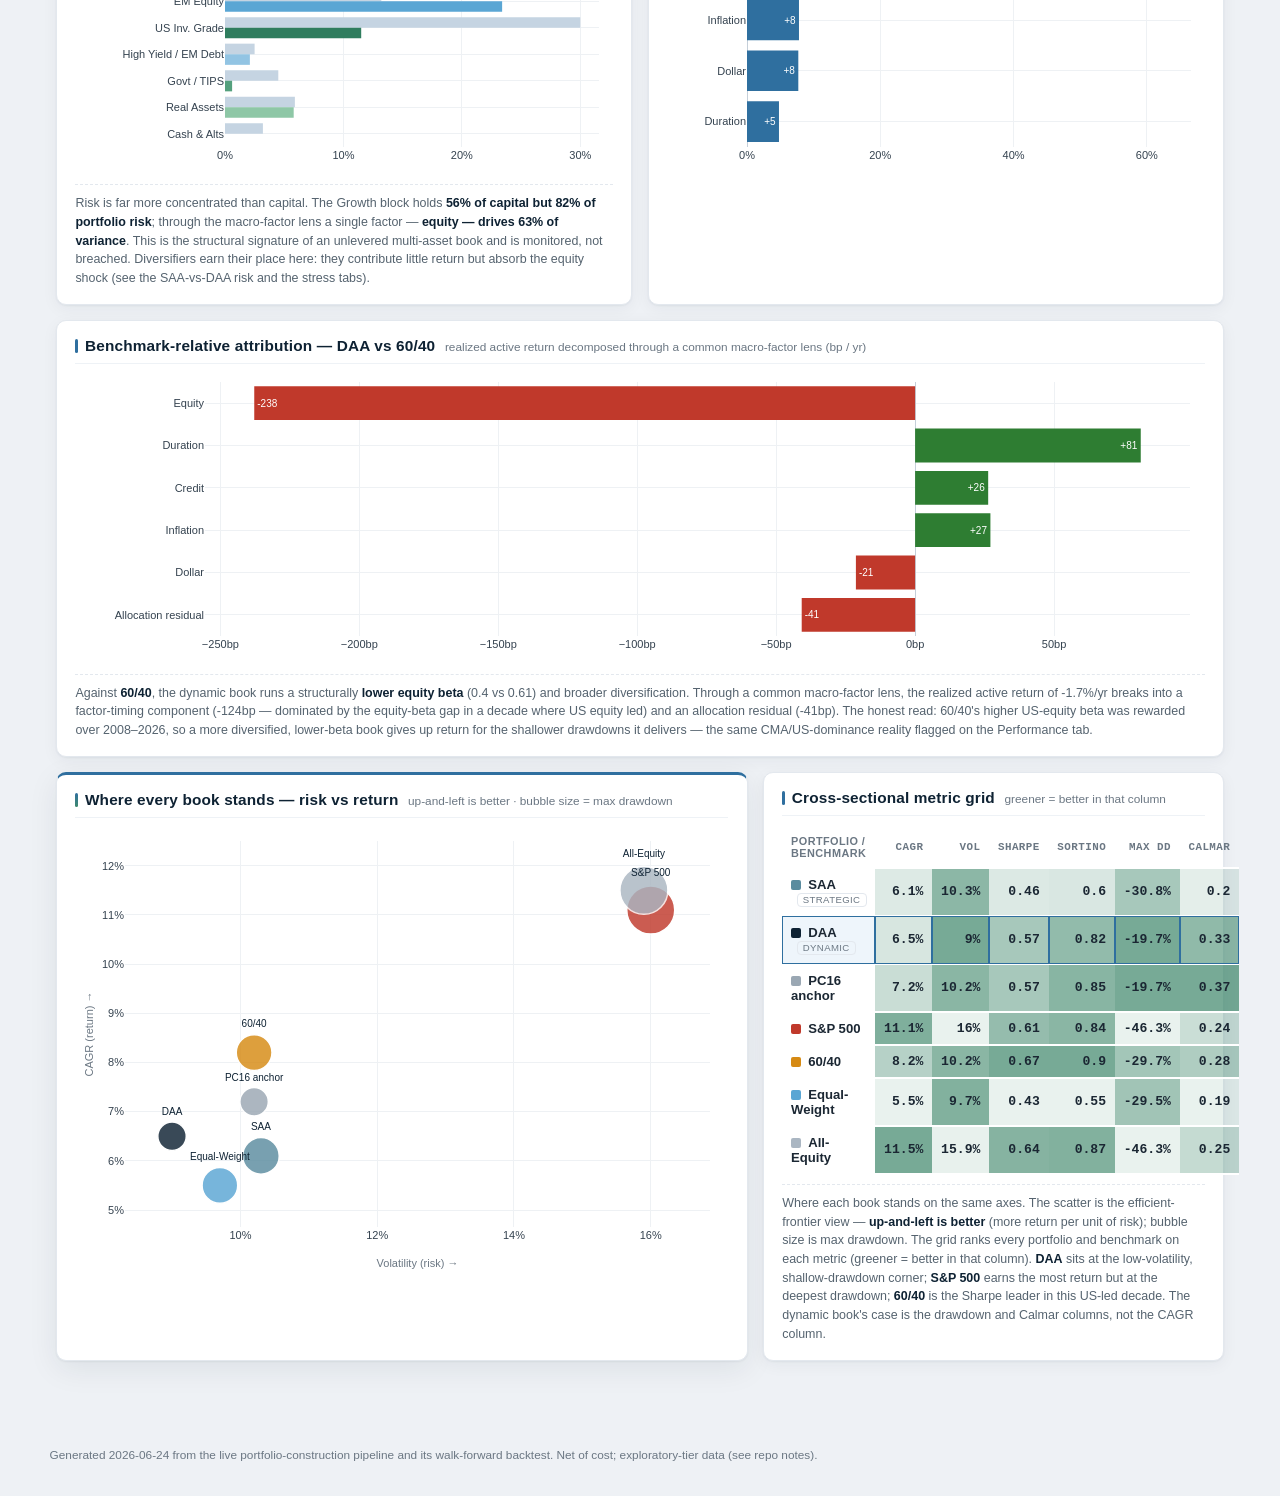
==== commit c97d8e2a: "Drill-downs on Attribution/Construction/Holdings; engine reconciliation; UX standard" ====
--- a/attribution.html
+++ b/attribution.html
@@ -80,6 +80,20 @@
     </article>
   </section>
 
+  <!-- Drill: click a sleeve -> its cumulative contribution path -->
+  <section class="grid grid-3-2">
+    <article class="tile tile-feature">
+      <div class="tile-head"><h2>Drill into a sleeve — its contribution path</h2>
+        <span class="tile-sub">click a sleeve to see where and when it actually paid off</span></div>
+      <div class="thesis-pick" id="attr-drill-pick" style="margin:0 0 .4rem"></div>
+      <div id="attr-drill-chart" class="chart chart-md"></div>
+    </article>
+    <article class="tile">
+      <div class="tile-head"><h2>What you're seeing</h2></div>
+      <p class="read" id="attr-drill-read" style="border-top:none;padding-top:0"></p>
+    </article>
+  </section>
+
   <!-- 3. Return attribution -->
   <section class="grid grid-3-2">
     <article class="tile">
--- a/assets/css/style.css
+++ b/assets/css/style.css
@@ -360,3 +360,102 @@
   .insight { grid-template-columns: 1fr; }
   .insight .ic { display: none; }
 }
+
+/* ======================================================================
+   EXPERIENCE ELEVATION — information hierarchy, density, story spine.
+   A cohesive institutional layer over the base system above.
+   ====================================================================== */
+
+:root {
+  --maxw: 1760px;
+  --shadow-lg: 0 1px 2px rgba(14,34,51,0.06), 0 8px 30px rgba(14,34,51,0.08);
+  --accent-2: #3a86c4;
+}
+
+/* Wider, denser canvas — fill the screen, don't leave blank gutters */
+.db, footer.status { max-width: min(96vw, var(--maxw)); }
+.db { padding: 1.15rem 1.9rem 3.5rem; }
+.grid { gap: 0.95rem; margin-bottom: 0.95rem; }
+
+/* Extra grid templates for denser, more intentional layouts */
+.grid-4 { grid-template-columns: repeat(4, 1fr); }
+.grid-2-1 { grid-template-columns: 2fr 1fr; }
+.grid-1-2 { grid-template-columns: 1fr 2fr; }
+.grid-5 { grid-template-columns: repeat(5, 1fr); }
+
+/* Refined app bar + nav (active pill, subtle gradient) */
+.appbar { background: linear-gradient(180deg, #102a40 0%, #0e2233 100%);
+  border-bottom: 1px solid rgba(255,255,255,0.06); }
+.appnav a { border-bottom: none; border-radius: 6px; padding: 0.32rem 0.62rem; }
+.appnav a:hover { background: rgba(255,255,255,0.08); color: #fff; }
+.appnav a.active { background: rgba(58,134,196,0.22); color: #fff; box-shadow: inset 0 0 0 1px rgba(120,180,225,0.35); }
+
+/* KPI ribbon — a crisp persistent metric strip with an accent top-rail */
+.kpi-ribbon { border-top: 2px solid var(--accent); }
+.kpi { position: relative; transition: background 0.15s; }
+.kpi:hover { background: #f7fafd; }
+.kpi-value { font-size: 1.36rem; letter-spacing: -0.01em; }
+.kpi-sub { line-height: 1.3; }
+
+/* ---- HERO verdict band (Overview): the page's strongest visual element ---- */
+.hero { display: grid; grid-template-columns: 1.55fr 1fr; gap: 1.6rem; align-items: stretch;
+  background: radial-gradient(120% 140% at 0% 0%, #19395422 0%, transparent 55%),
+    linear-gradient(135deg, #0e2233 0%, #16324a 100%);
+  color: #fff; border-radius: 14px; padding: 1.5rem 1.7rem; margin-bottom: 1.25rem;
+  box-shadow: var(--shadow-lg); overflow: hidden; }
+.hero-eyebrow { font-size: 0.7rem; text-transform: uppercase; letter-spacing: 0.12em; font-weight: 700;
+  color: #7fb1d8; margin-bottom: 0.55rem; }
+.hero-verdict { font-size: 1.85rem; font-weight: 780; line-height: 1.12; margin: 0 0 0.6rem;
+  letter-spacing: -0.01em; }
+.hero-verdict .arrow { color: #6fa8d6; font-weight: 400; margin: 0 0.25rem; }
+.hero-thesis { font-size: 0.95rem; line-height: 1.6; color: #cddcea; margin: 0; max-width: 62ch; }
+.hero-thesis strong { color: #fff; }
+.hero-side { display: grid; grid-template-columns: 1fr 1fr; gap: 0.7rem; align-content: center;
+  border-left: 1px solid rgba(255,255,255,0.10); padding-left: 1.5rem; }
+.hstat { background: rgba(255,255,255,0.05); border: 1px solid rgba(255,255,255,0.08);
+  border-radius: 9px; padding: 0.7rem 0.8rem; }
+.hstat-v { font-size: 1.5rem; font-weight: 780; font-family: var(--mono); line-height: 1; color: #fff; }
+.hstat-v.pos { color: #7dd39a; } .hstat-v.neg { color: #ef9a8f; }
+.hstat-l { font-size: 0.66rem; text-transform: uppercase; letter-spacing: 0.05em; color: #9fb6cc; margin-top: 0.35rem; line-height: 1.3; }
+
+/* ---- SECTION header (the story spine): numbered chapters with a rule ---- */
+.section-head { display: flex; align-items: baseline; gap: 0.85rem; margin: 1.9rem 0 0.95rem;
+  padding-bottom: 0.55rem; border-bottom: 2px solid #dde4ec; }
+.section-head:first-of-type { margin-top: 0.6rem; }
+.section-num { font-family: var(--mono); font-weight: 800; font-size: 0.82rem; color: var(--accent);
+  background: #eaf2f9; border: 1px solid #d3e3f0; border-radius: 6px; padding: 0.1rem 0.5rem; }
+.section-title { font-size: 1.08rem; font-weight: 760; color: var(--navy); letter-spacing: -0.01em; }
+.section-q { font-size: 0.8rem; color: var(--muted); margin-left: auto; font-style: italic; text-align: right; }
+
+/* ---- Tile polish: title tick, hover lift, denser ---- */
+.tile { padding: 1rem 1.15rem; transition: box-shadow 0.16s ease, transform 0.16s ease, border-color 0.16s; }
+.tile:hover { box-shadow: var(--shadow-lg); border-color: #d3dde7; }
+.tile-head { margin-bottom: 0.65rem; padding-bottom: 0.5rem; border-bottom: 1px solid #eef2f6; }
+.tile-head h2 { position: relative; padding-left: 0.6rem; }
+.tile-head h2::before { content: ""; position: absolute; left: 0; top: 0.12em; bottom: 0.12em;
+  width: 3px; border-radius: 2px; background: var(--accent); }
+.tile-feature { border-top: 3px solid var(--accent); box-shadow: var(--shadow-lg); }
+.tile-feature .tile-head h2::before { background: linear-gradient(180deg, var(--accent), var(--diversifier)); }
+
+/* Compact stat used inside denser strips */
+.bigstat { padding: 0.55rem 0.7rem; }
+.bigstat-v { font-size: 1.4rem; }
+
+/* Inline contribution bar (performance attribution table) */
+.cbar { display: inline-block; width: 100%; height: 8px; background: #eef1f4; border-radius: 4px; overflow: hidden; vertical-align: middle; }
+.cbar > span { display: block; height: 100%; border-radius: 4px; }
+
+@media (min-width: 1500px) { .db, footer.status { max-width: min(96vw, var(--maxw)); } }
+
+@media (max-width: 1000px) {
+  .hero { grid-template-columns: 1fr; gap: 1.1rem; }
+  .hero-side { border-left: none; border-top: 1px solid rgba(255,255,255,0.10); padding-left: 0; padding-top: 1.1rem; }
+  .grid-4 { grid-template-columns: repeat(2, 1fr); }
+  .grid-2-1, .grid-1-2 { grid-template-columns: 1fr; }
+  .section-q { display: none; }
+}
+@media (max-width: 620px) {
+  .hero-verdict { font-size: 1.45rem; }
+  .hero-side { grid-template-columns: 1fr 1fr; }
+  .grid-4 { grid-template-columns: 1fr 1fr; }
+}
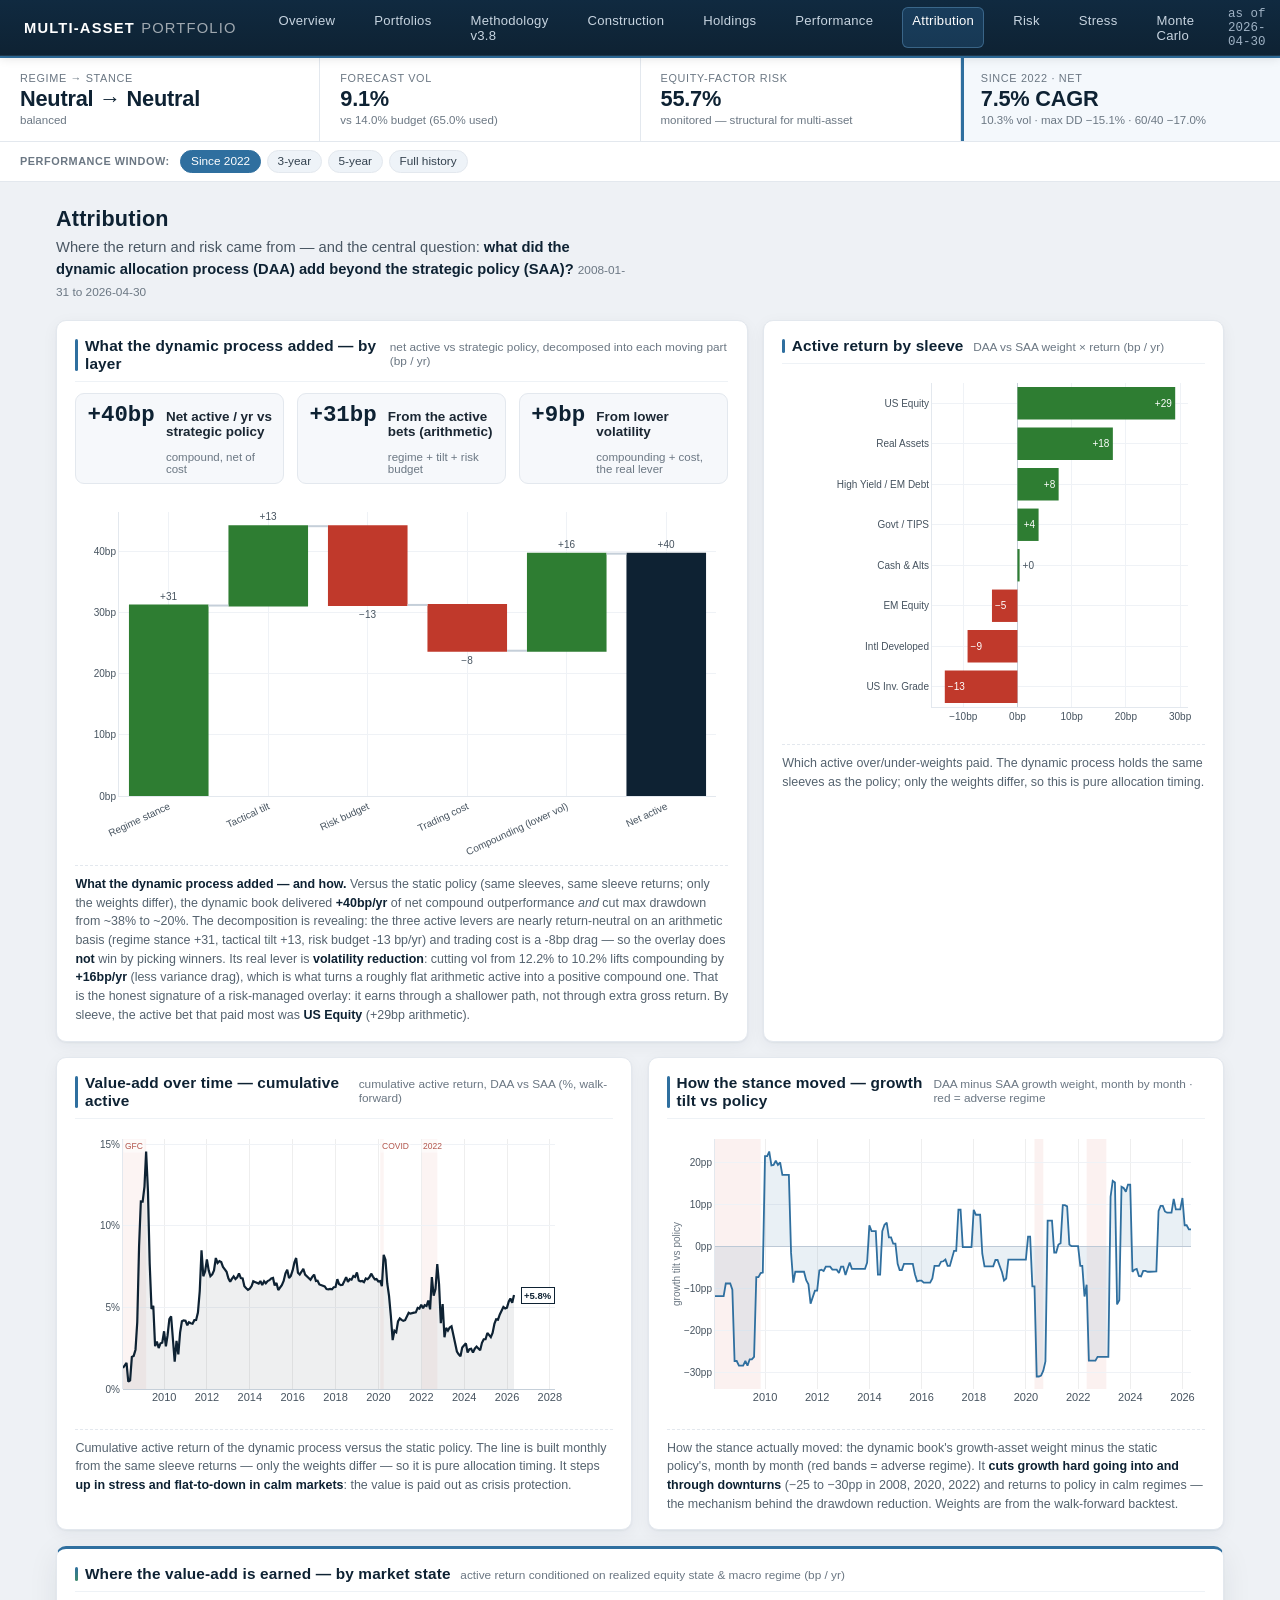
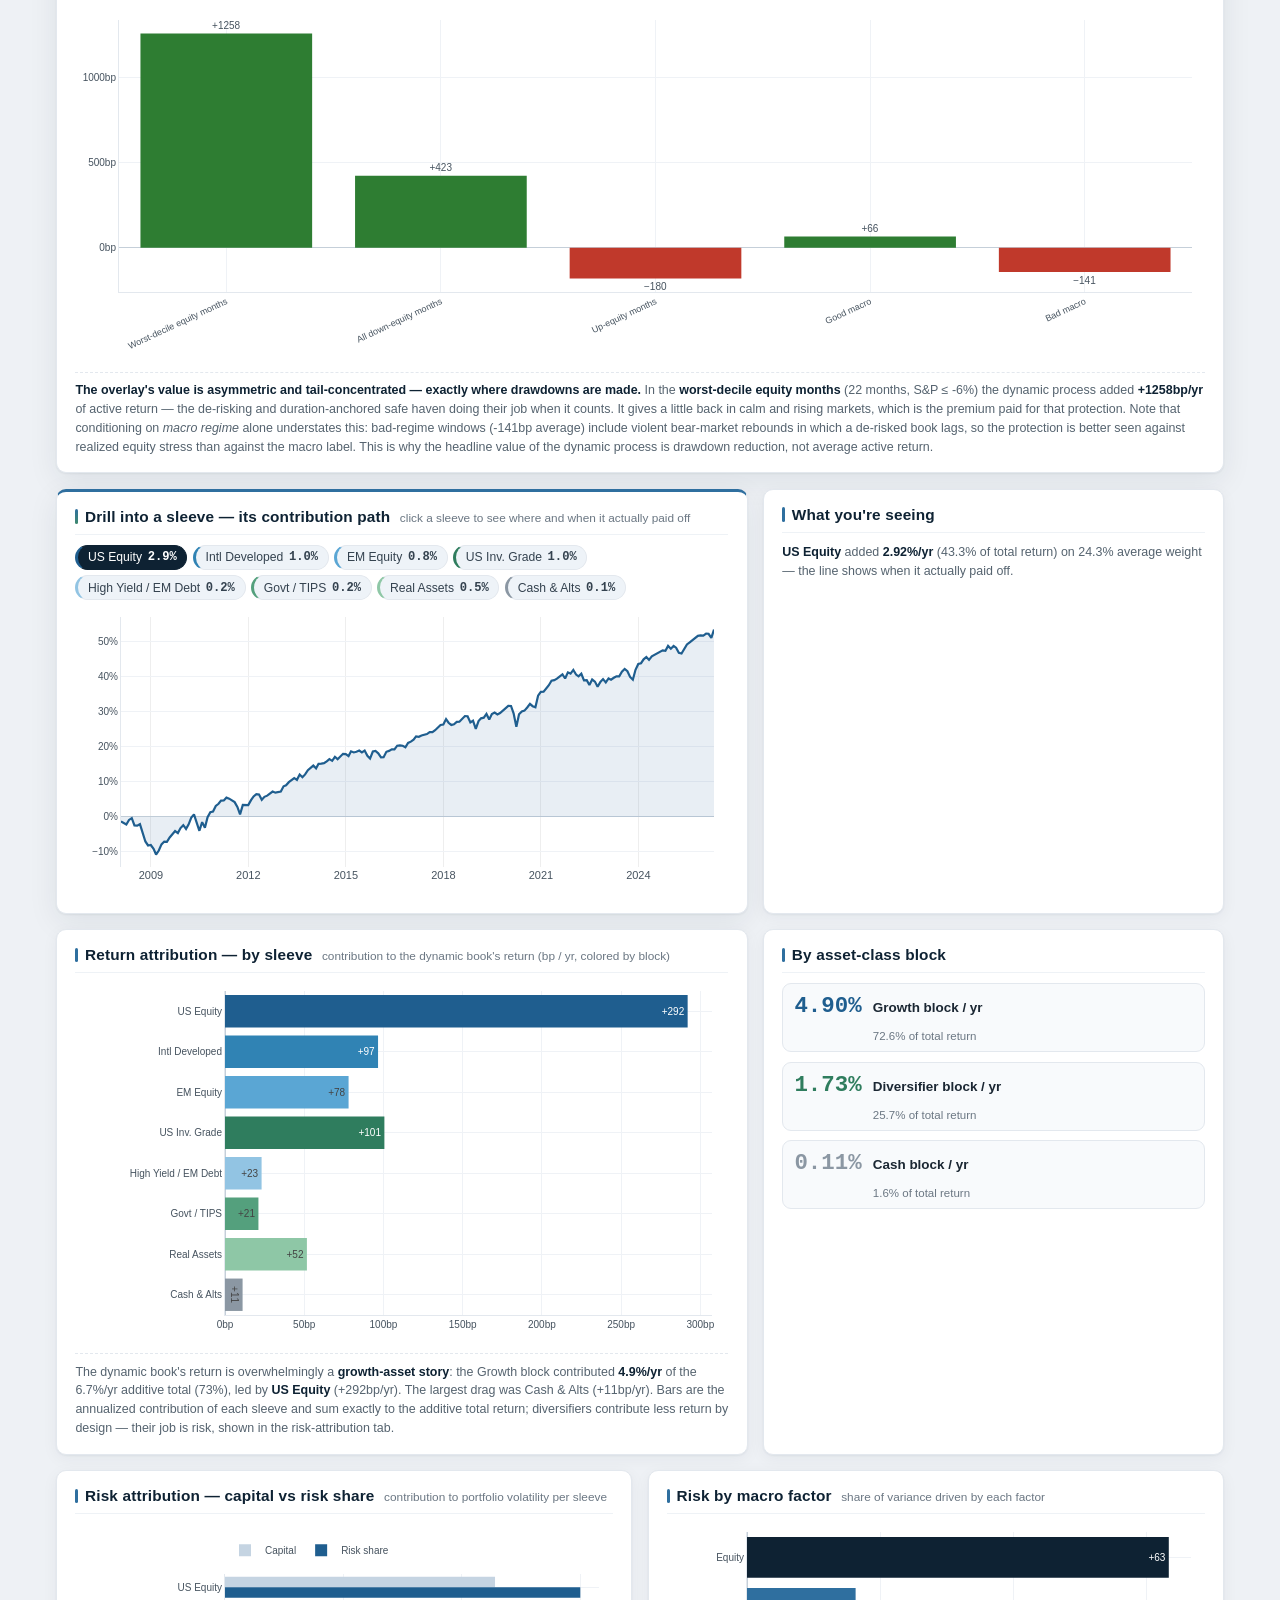
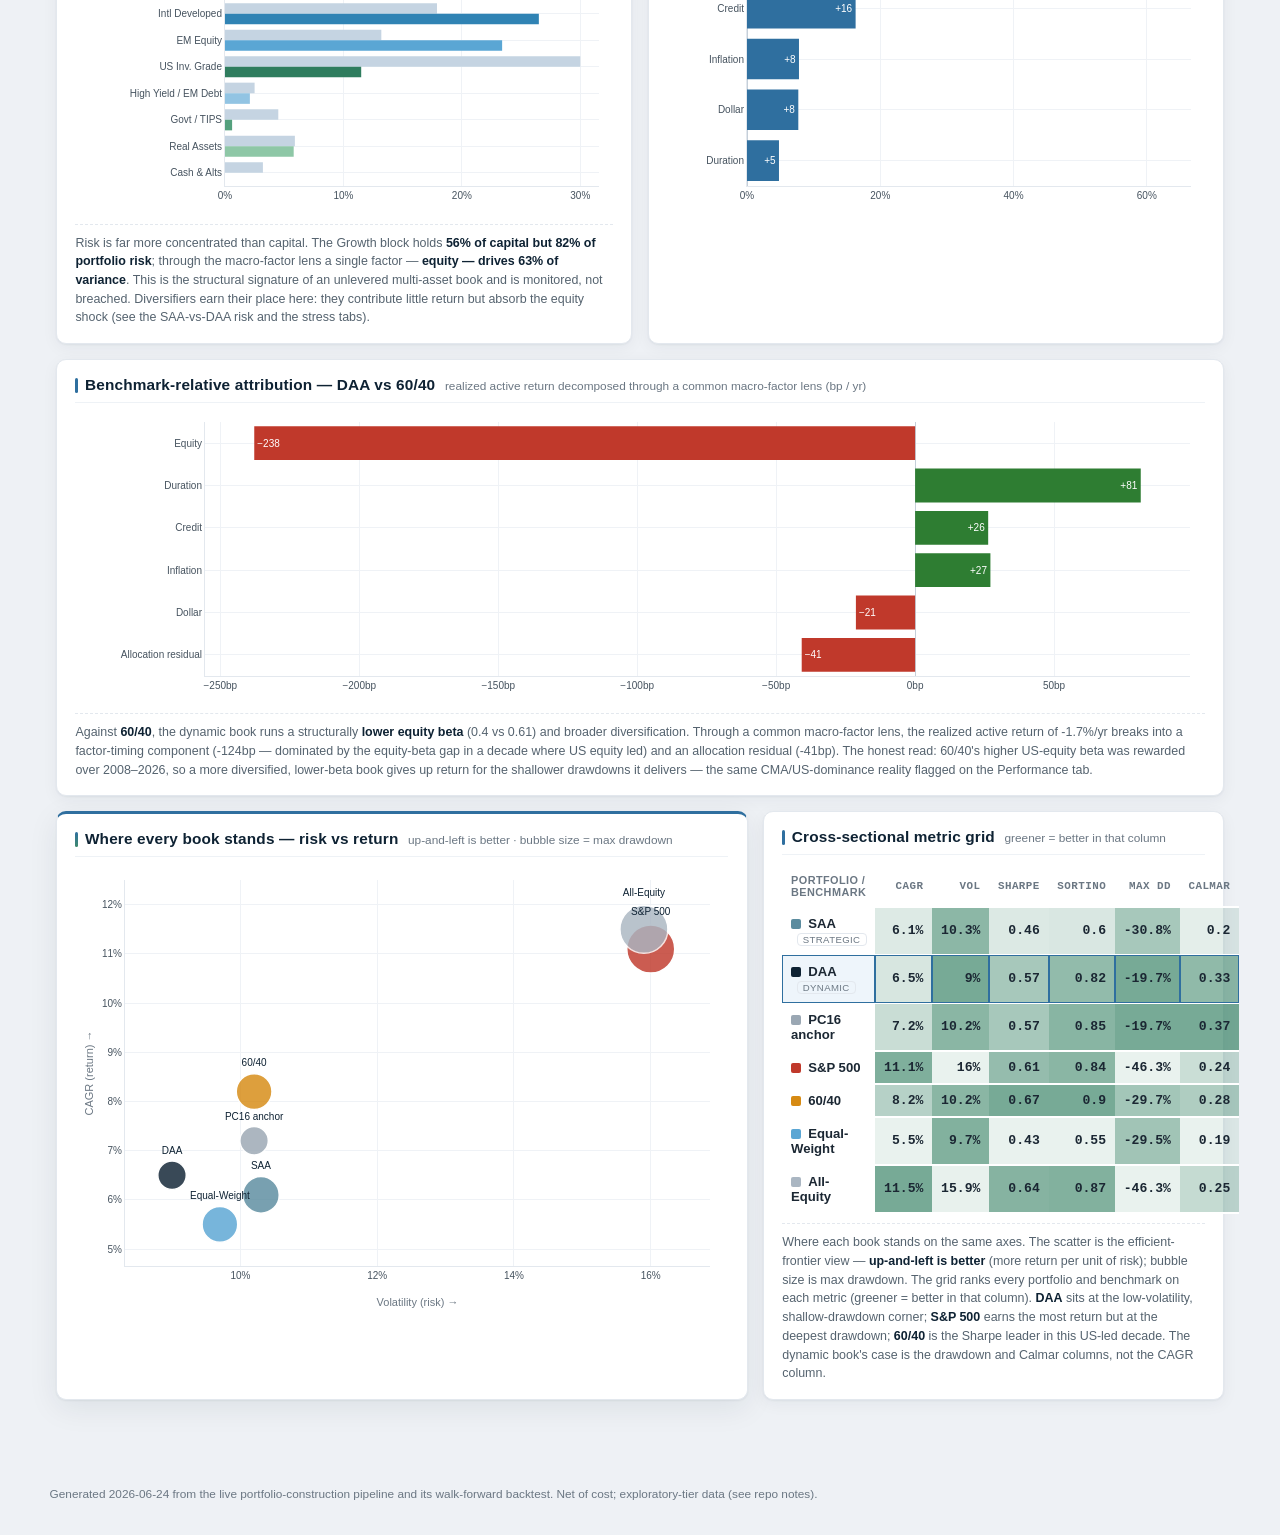
==== commit 61e9fc61: "Portfolios page: Endowment / SAA / DAA-MRS candidate versions" ====
--- a/attribution.html
+++ b/attribution.html
@@ -14,6 +14,8 @@
   <button class="navtoggle" aria-label="Toggle navigation"><span class="bars"><span></span></span>Menu</button>
   <nav class="appnav">
     <a href="index.html">Overview</a>
+    <a href="portfolios.html">Portfolios</a>
+    <a href="methodology.html">Methodology v3.8</a>
     <a href="construction.html">Construction</a>
     <a href="holdings.html">Holdings</a>
     <a href="performance.html">Performance</a>
--- a/assets/css/style.css
+++ b/assets/css/style.css
@@ -52,9 +52,18 @@
 .kpi-ribbon { display: grid; grid-template-columns: repeat(4, 1fr); gap: 1px; background: var(--line);
   border-bottom: 1px solid var(--line); }
 .kpi { background: var(--panel); padding: 0.85rem 1.25rem; }
+.kpi-perf { background: #f4f8fc; box-shadow: inset 3px 0 0 var(--accent); }
 .kpi-label { font-size: 0.68rem; text-transform: uppercase; letter-spacing: 0.06em; color: var(--muted); }
 .kpi-value { font-size: 1.32rem; font-weight: 700; color: var(--navy); margin-top: 0.15rem; line-height: 1.15; }
 .kpi-sub { font-size: 0.72rem; color: var(--muted); margin-top: 0.1rem; }
+
+/* Headline performance-window toggle — recent leads, full history one click away. */
+.period-bar { display: flex; align-items: center; flex-wrap: wrap; gap: 0.35rem;
+  padding: 0.5rem 1.25rem; background: var(--panel); border-bottom: 1px solid var(--line); }
+.period-bar .lbl { font-size: 0.68rem; text-transform: uppercase; letter-spacing: 0.05em;
+  color: var(--muted); font-weight: 700; margin-right: 0.3rem; }
+.period-bar .chip { font-size: 0.74rem; padding: 0.2rem 0.62rem; }
+.period-bar .chip.sel { background: var(--accent); color: #fff; border-color: var(--accent); }
 
 /* Layout grid */
 .db { max-width: 1320px; margin: 0 auto; padding: 1.25rem 1.5rem 3rem; }
@@ -109,6 +118,10 @@
 .chip.sel { background: var(--navy); color: #fff; border-color: var(--navy); }
 .chip.clickable { cursor: pointer; }
 .chip.clickable:hover { border-color: var(--accent); }
+
+/* Donut / ranked-bar toggle injected above composition charts. */
+.charttoggle { display: flex; justify-content: flex-end; gap: 0.3rem; margin: 0 0 0.35rem; }
+.charttoggle .chip { font-size: 0.7rem; padding: 0.16rem 0.5rem; }
 
 /* Construction side panel */
 .sidepanel { min-width: 0; display: flex; flex-direction: column; }
@@ -275,26 +288,32 @@
 /* Sleeve-thesis evidence cards (mirrors the MRS Pillar Evidence framework) */
 .ev-grid { display: grid; grid-template-columns: repeat(4, 1fr); gap: 0.9rem; }
 .ev-card { display: flex; flex-direction: column; background: #fff; border: 1px solid var(--line);
-  border-top: 3px solid var(--pc, #94a3b8); border-radius: 9px; padding: 0.85rem 0.9rem;
-  box-shadow: var(--shadow); transition: box-shadow 0.12s, transform 0.12s; }
-.ev-card:hover { box-shadow: 0 4px 14px rgba(14,34,51,0.10); transform: translateY(-1px); }
-.ev-head { display: flex; align-items: baseline; justify-content: space-between; gap: 0.5rem; }
-.ev-name { font-weight: 750; font-size: 0.9rem; color: var(--navy); line-height: 1.2; }
-.ev-block { font-size: 0.58rem; text-transform: uppercase; letter-spacing: 0.04em; font-weight: 700;
-  color: #fff; background: var(--bc, #888); padding: 0.1rem 0.42rem; border-radius: 4px; white-space: nowrap; }
-.ev-metric { display: flex; align-items: baseline; flex-wrap: wrap; gap: 0.5rem; margin: 0.4rem 0 0.55rem; }
-.ev-w { font-size: 1.65rem; font-weight: 750; color: var(--navy); font-family: var(--mono); line-height: 1; }
-.ev-sub { font-size: 0.7rem; color: var(--muted); }
-.ev-delta { font-size: 0.68rem; font-weight: 700; font-family: var(--mono); padding: 0.08rem 0.42rem; border-radius: 999px; }
+  border-top: 3px solid var(--pc, #94a3b8); border-radius: 10px; padding: 0.95rem 1rem 0.8rem;
+  box-shadow: var(--shadow); transition: box-shadow 0.12s, transform 0.12s, border-color 0.12s; }
+.ev-card.clickable { cursor: pointer; }
+.ev-card.clickable:hover, .ev-card.clickable:focus-visible { box-shadow: 0 6px 18px rgba(14,34,51,0.13);
+  transform: translateY(-2px); border-color: var(--pc, #94a3b8); outline: none; }
+.ev-head { display: flex; align-items: center; justify-content: space-between; gap: 0.5rem; }
+.ev-name { font-weight: 750; font-size: 0.95rem; color: var(--navy); line-height: 1.2; }
+.ev-block { font-size: 0.56rem; text-transform: uppercase; letter-spacing: 0.04em; font-weight: 700;
+  color: #fff; background: var(--bc, #888); padding: 0.12rem 0.44rem; border-radius: 4px; white-space: nowrap; }
+.ev-metric { display: flex; align-items: baseline; flex-wrap: wrap; gap: 0.55rem; margin: 0.55rem 0 0.6rem; }
+.ev-w { font-size: 1.7rem; font-weight: 750; color: var(--navy); font-family: var(--mono); line-height: 1; }
+.ev-delta { font-size: 0.68rem; font-weight: 700; font-family: var(--mono); padding: 0.1rem 0.46rem; border-radius: 999px; }
 .ev-delta.pos { color: var(--pos); background: #eaf4ec; } .ev-delta.neg { color: var(--neg); background: #f7eceb; }
 .ev-delta.flat { color: var(--muted); background: #eef1f4; }
-.ev-evidence { margin: 0 0 0.55rem; }
-.ev-evidence > div { display: grid; grid-template-columns: 64px 1fr; gap: 0.45rem; margin: 0.22rem 0; align-items: baseline; }
-.ev-evidence dt { font-size: 0.6rem; text-transform: uppercase; letter-spacing: 0.03em; color: var(--muted); font-weight: 700; }
-.ev-evidence dd { margin: 0; font-size: 0.73rem; color: var(--ink); }
-.ev-evidence dd .mono { font-family: var(--mono); }
-.ev-note { font-size: 0.75rem; line-height: 1.5; color: #44515d; margin: auto 0 0; padding-top: 0.55rem;
-  border-top: 1px dashed var(--line); }
+.ev-holds { display: flex; flex-wrap: wrap; gap: 0.3rem; margin-bottom: 0.4rem; }
+.ev-hold { font-size: 0.7rem; color: #3a4753; background: #f1f5f9; border: 1px solid #e4eaf0;
+  border-radius: 5px; padding: 0.1rem 0.4rem; white-space: nowrap; }
+.ev-hold b { font-family: var(--mono); color: var(--navy); font-weight: 700; }
+.ev-meta { font-size: 0.66rem; text-transform: uppercase; letter-spacing: 0.03em; color: var(--muted);
+  font-weight: 700; margin-bottom: 0.5rem; }
+.ev-note { font-size: 0.76rem; line-height: 1.55; color: #44515d; margin: 0 0 0.55rem;
+  padding-top: 0.55rem; border-top: 1px dashed var(--line); }
+.ev-cta { margin-top: auto; font-size: 0.68rem; font-weight: 700; color: var(--accent);
+  text-transform: uppercase; letter-spacing: 0.04em; display: flex; align-items: center; gap: 0.3rem; }
+.ev-cta .arr { transition: transform 0.12s; }
+.ev-card.clickable:hover .ev-cta .arr { transform: translateX(3px); }
 
 /* Volatility-vs-budget — a proper analytics component (replaces the placeholder gauge) */
 .volbudget-host { width: 100%; }
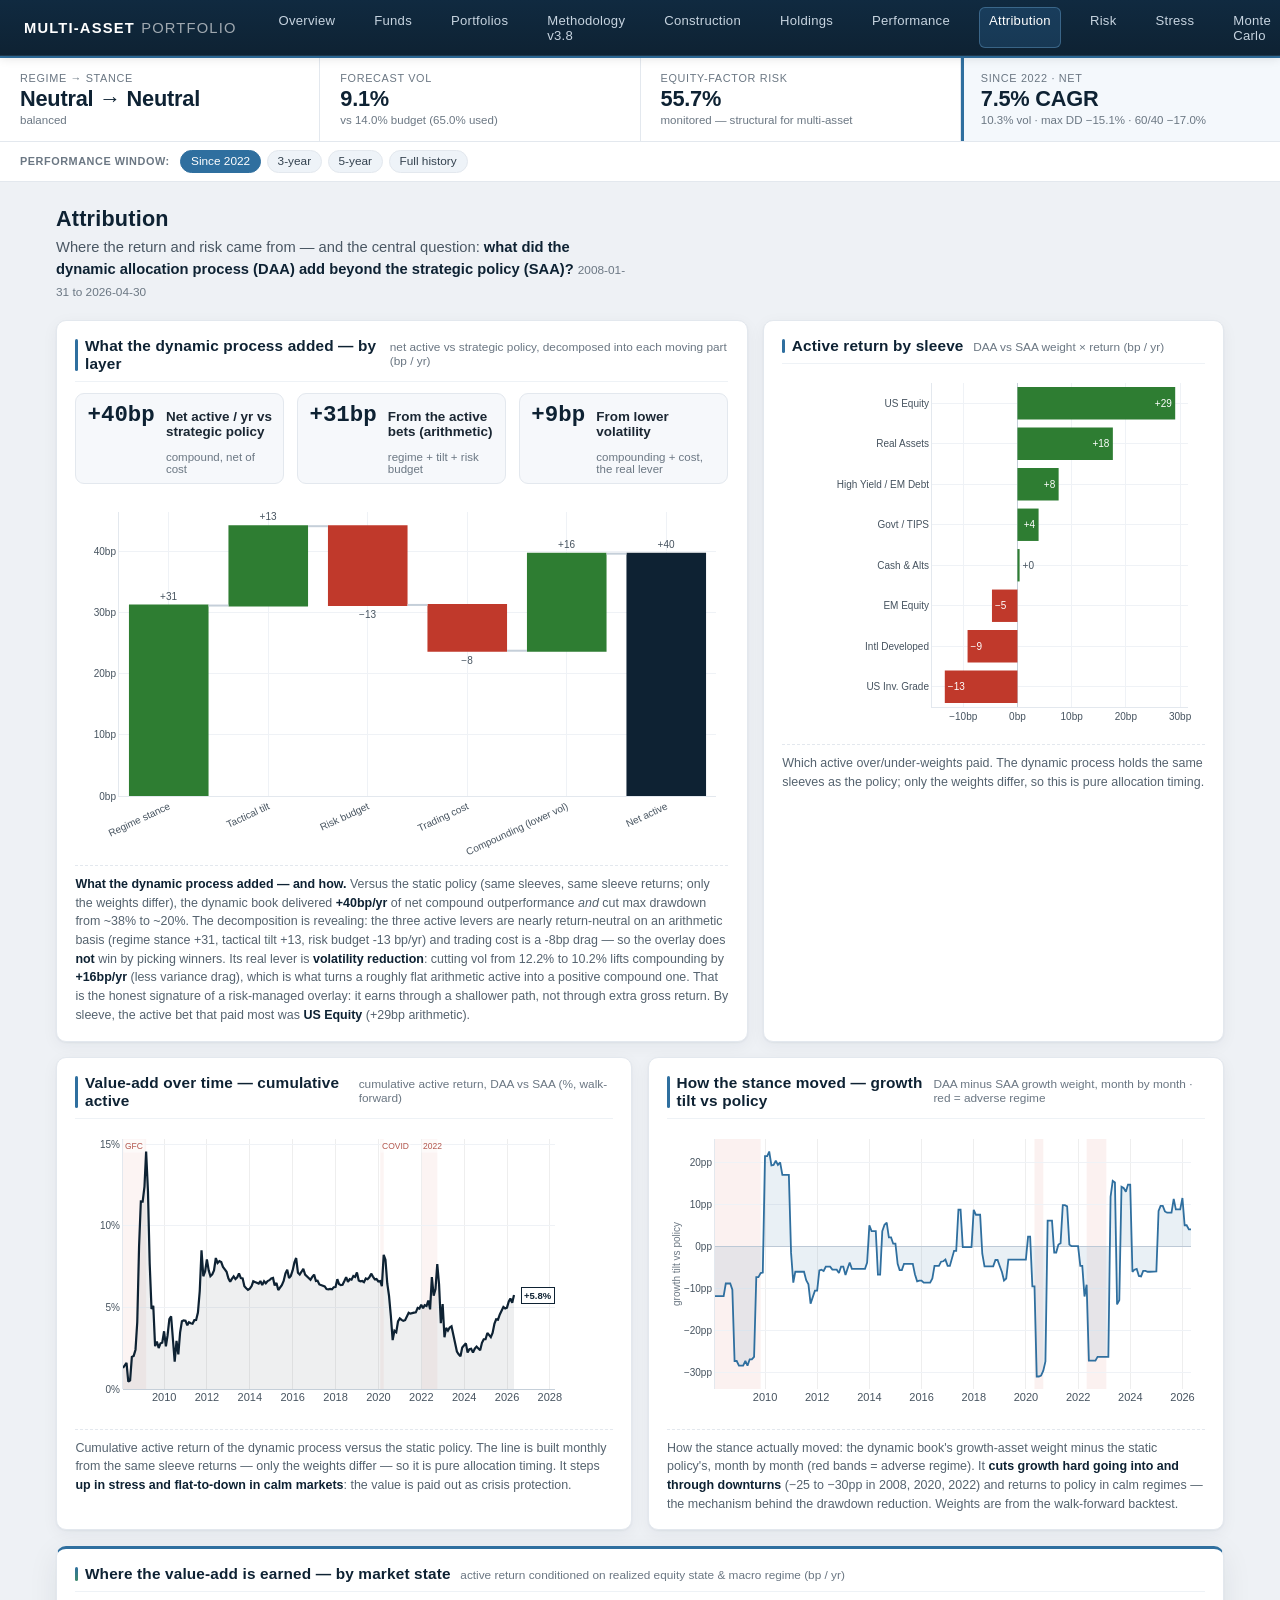
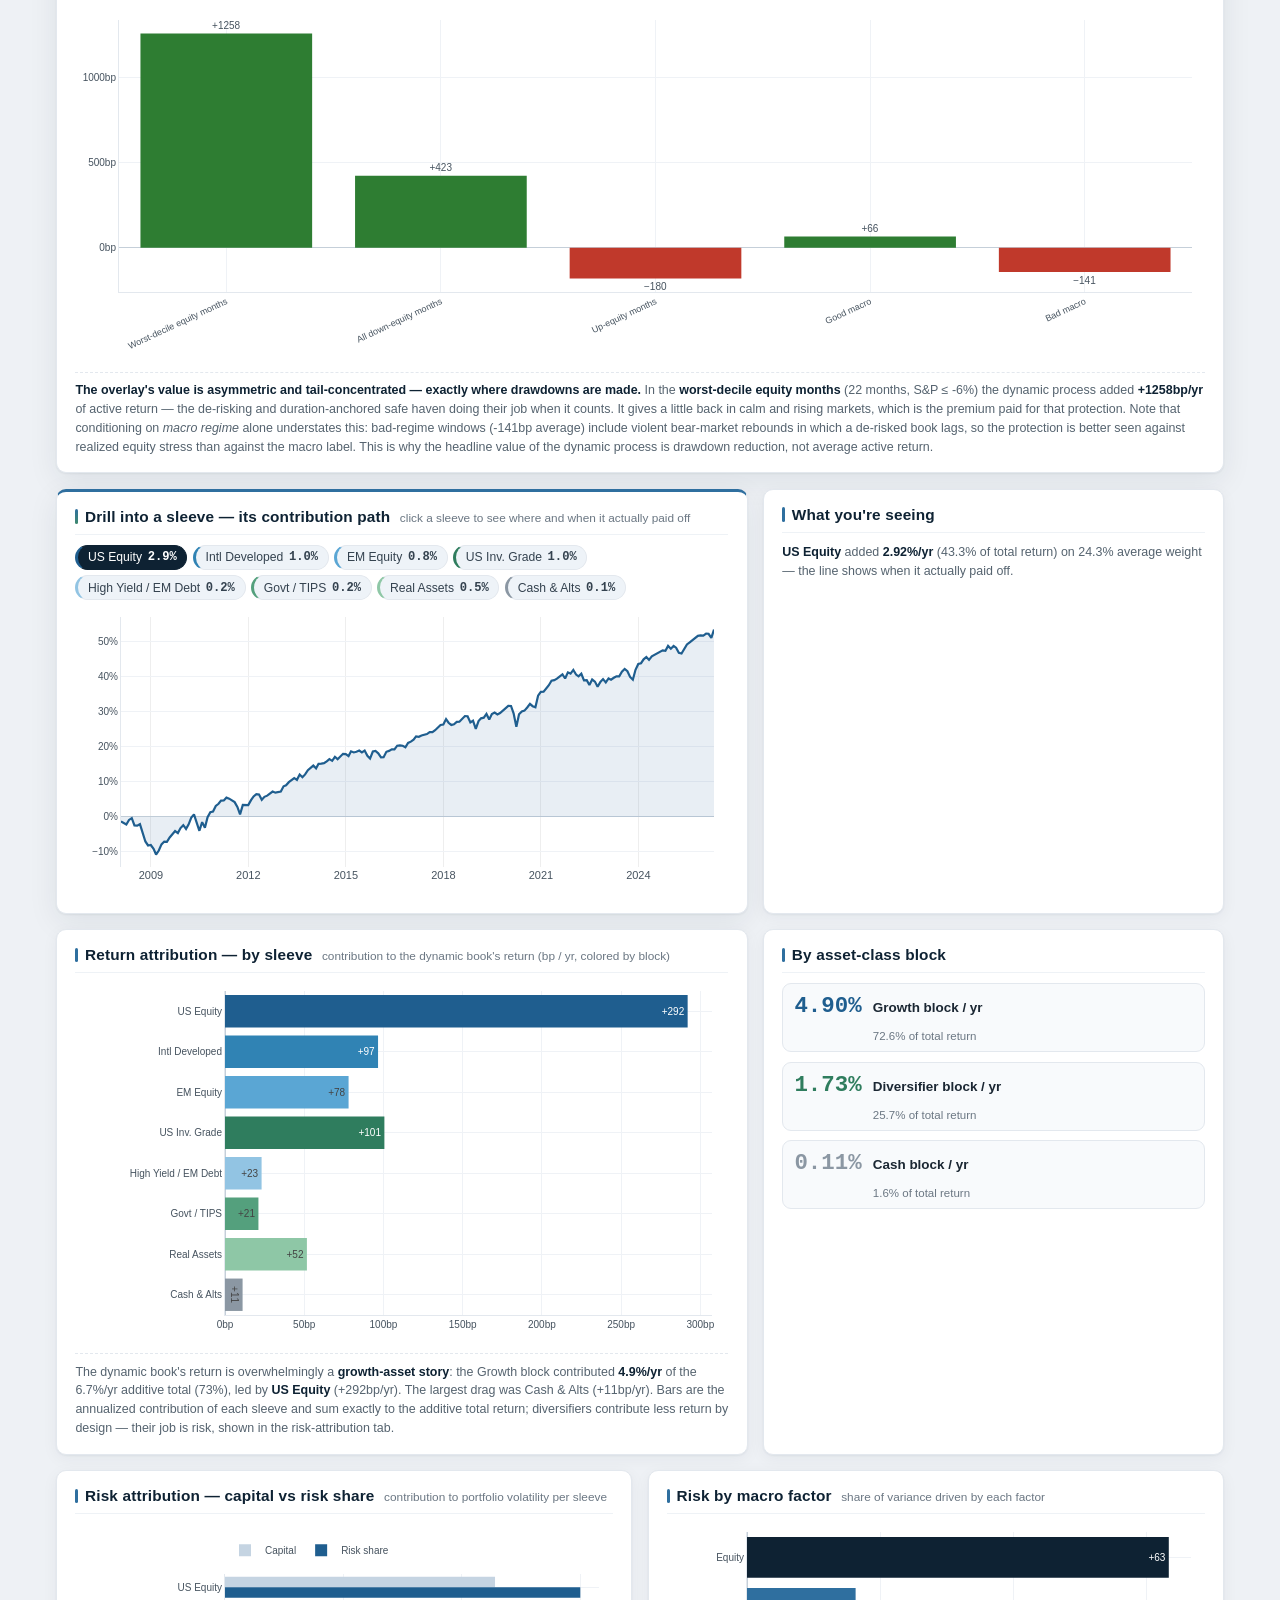
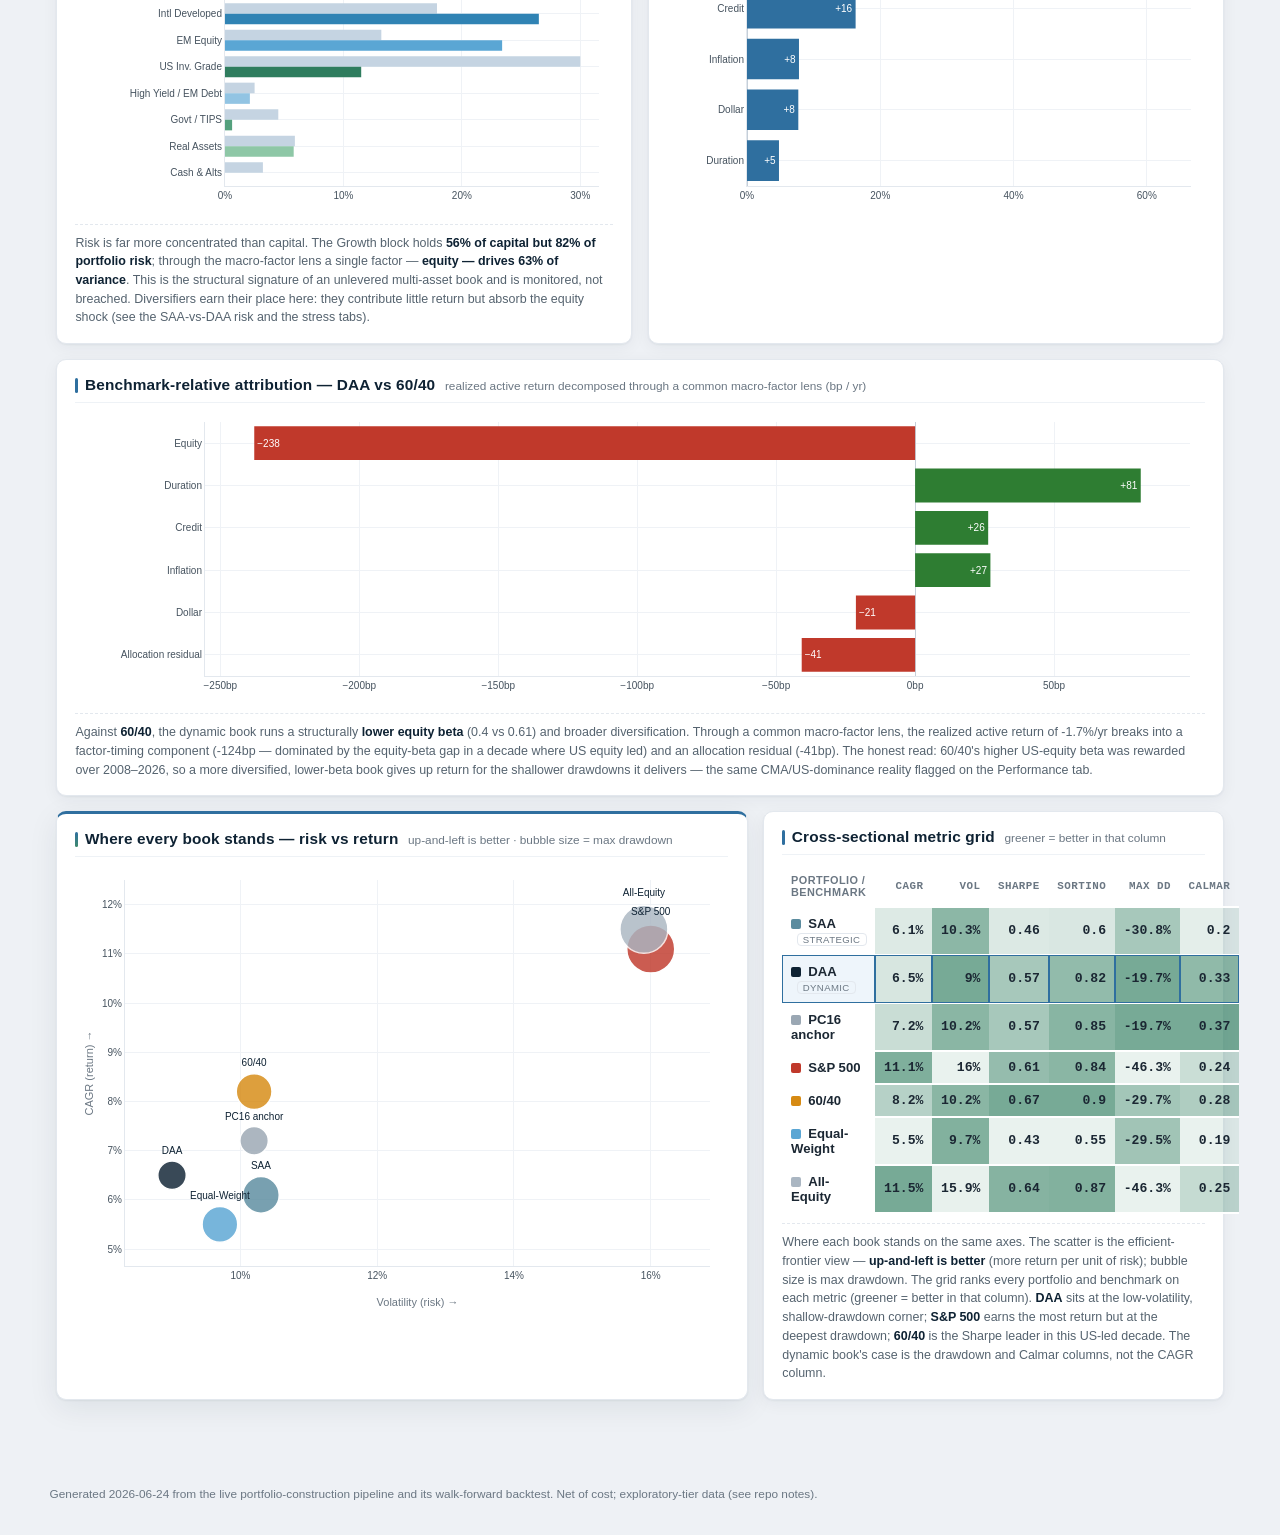
==== commit 09957db7: "Funds page: five funds live from 15 Jul 2026, daily NAV net of fee and dealing, holdings and dealing" ====
--- a/attribution.html
+++ b/attribution.html
@@ -14,6 +14,7 @@
   <button class="navtoggle" aria-label="Toggle navigation"><span class="bars"><span></span></span>Menu</button>
   <nav class="appnav">
     <a href="index.html">Overview</a>
+    <a href="funds.html">Funds</a>
     <a href="portfolios.html">Portfolios</a>
     <a href="methodology.html">Methodology v3.8</a>
     <a href="construction.html">Construction</a>
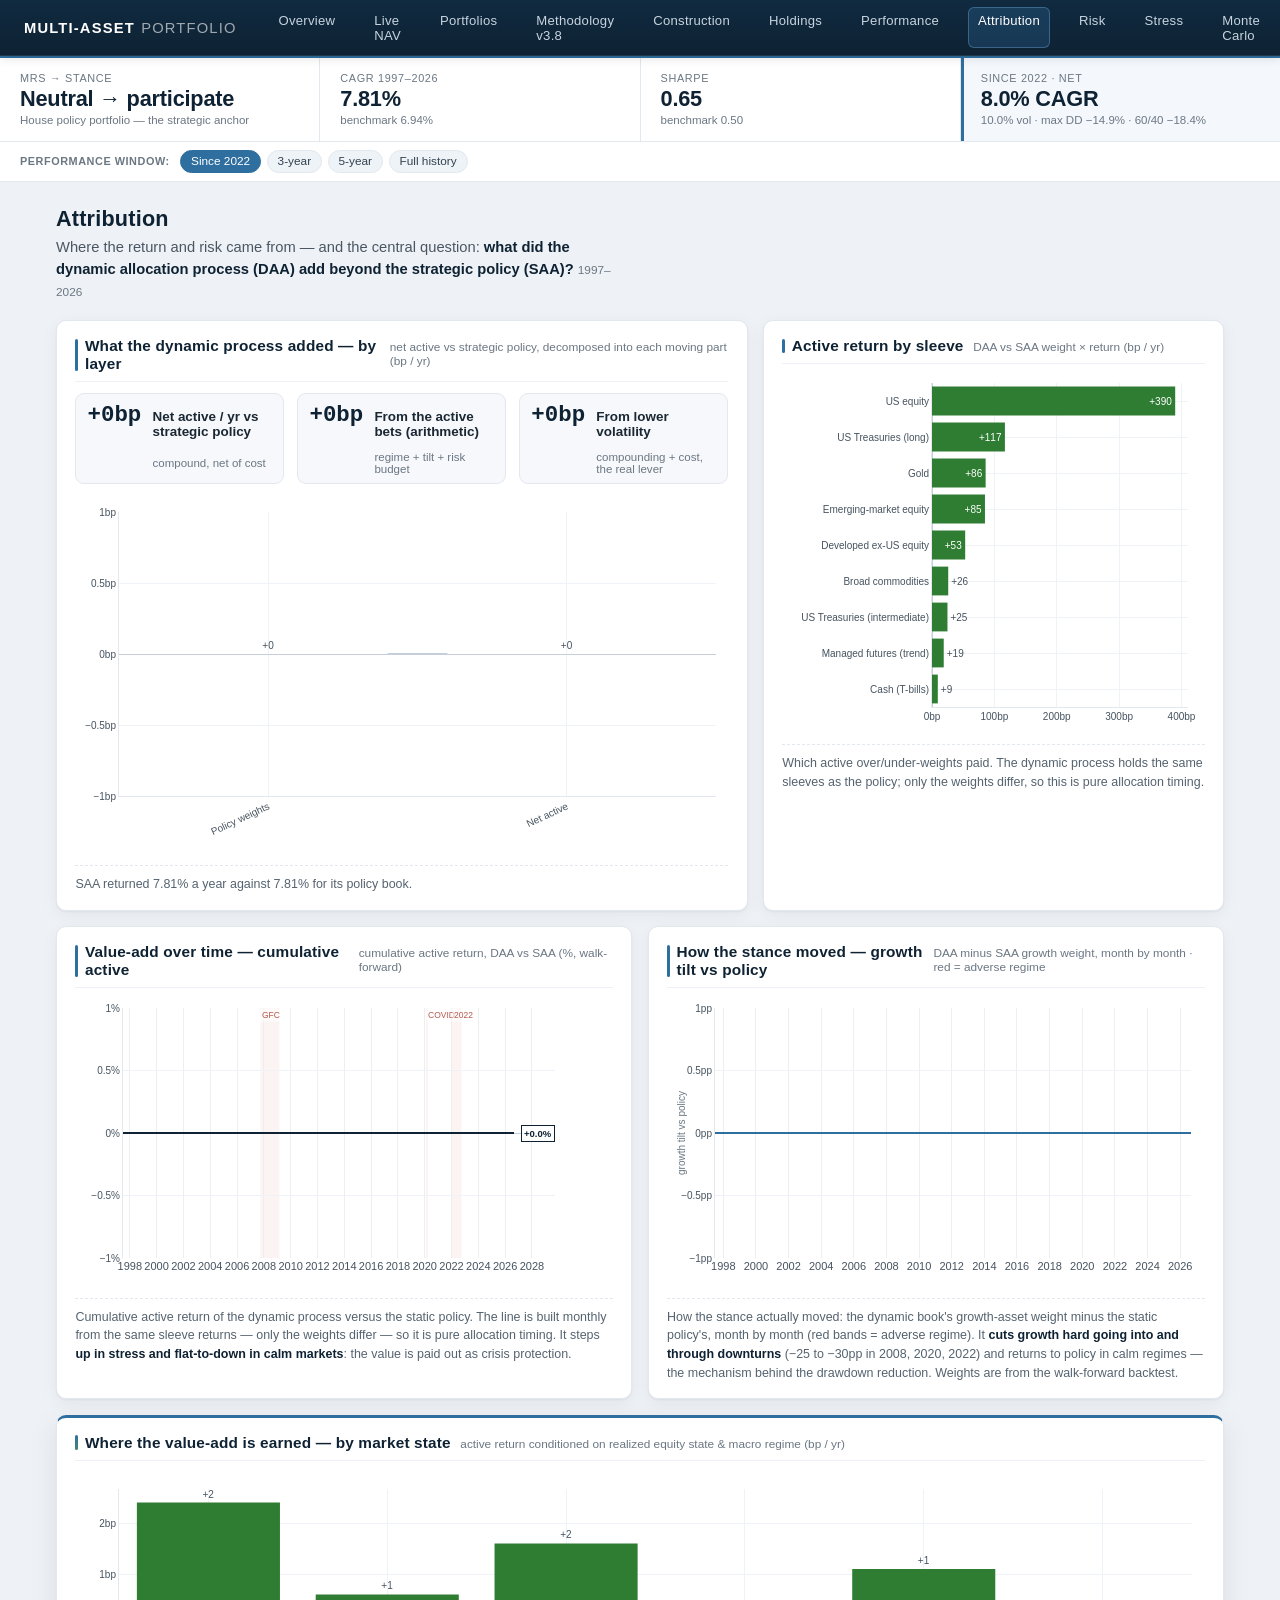
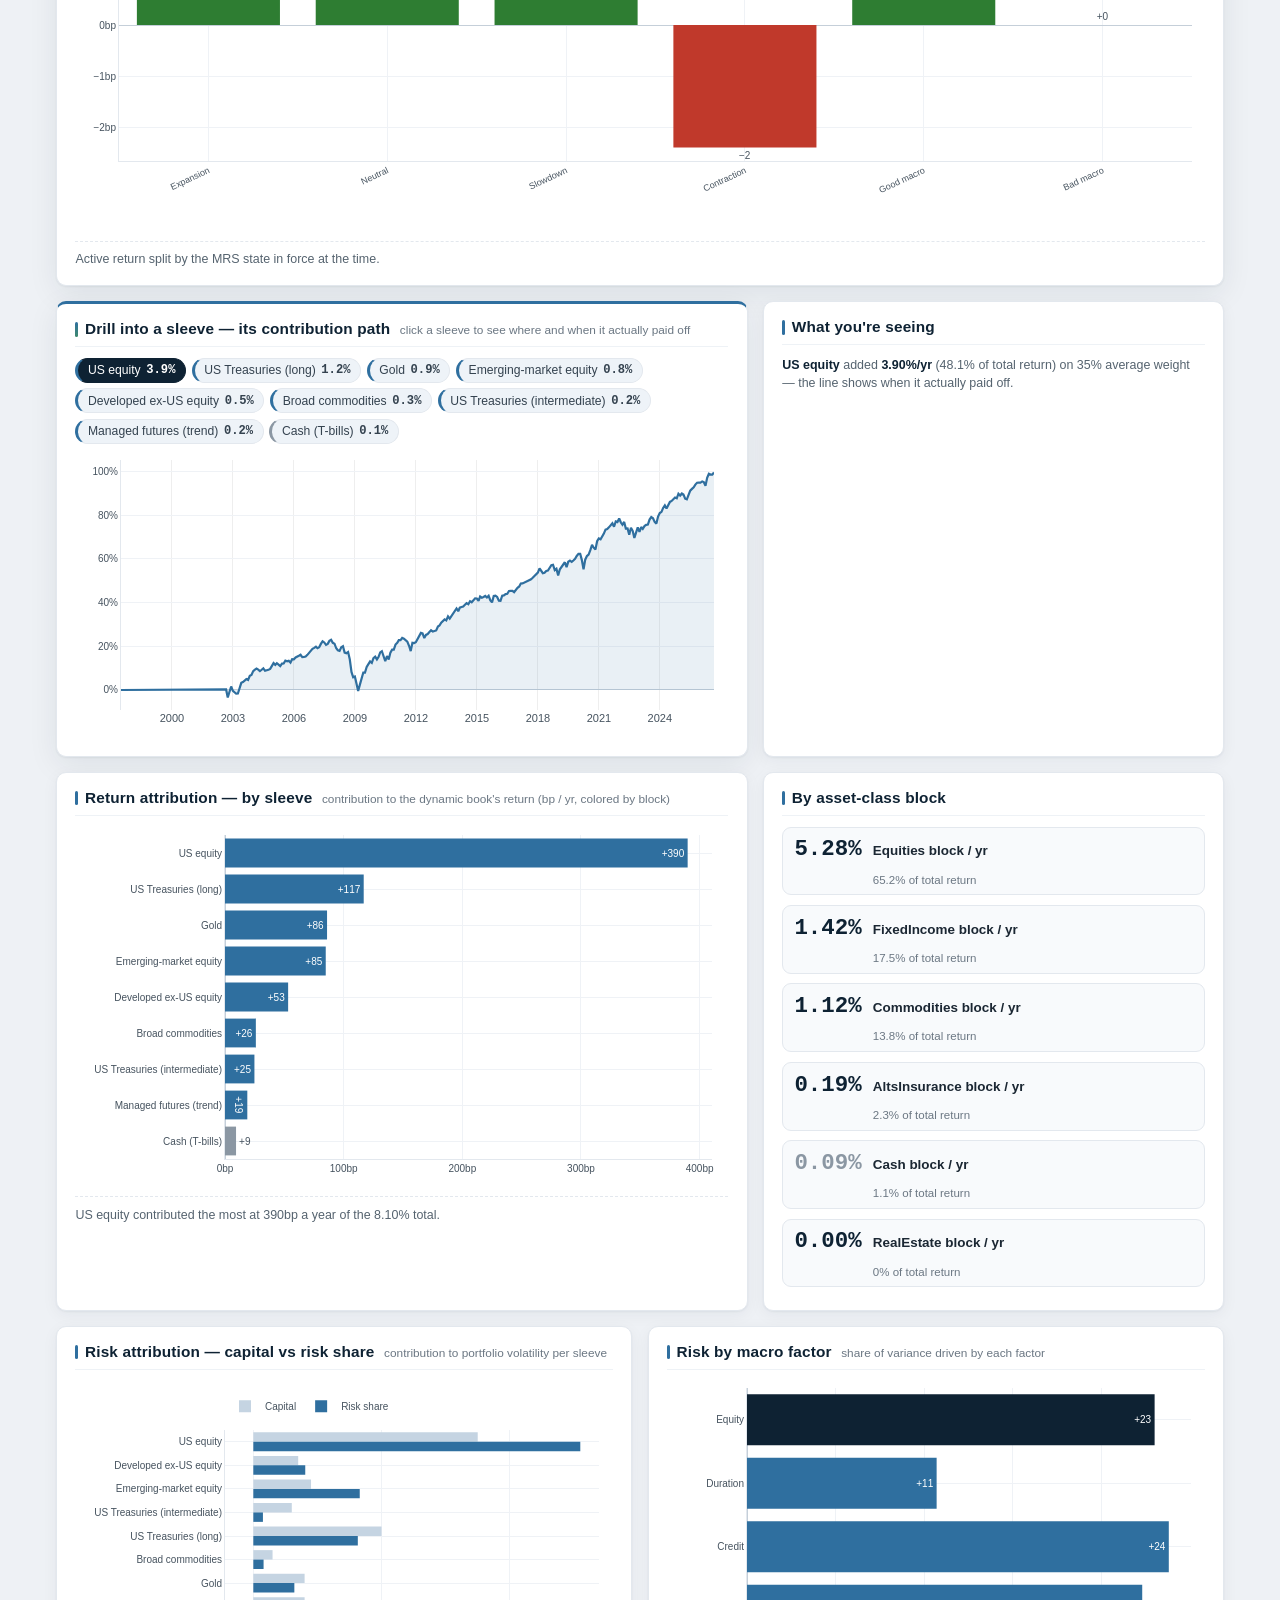
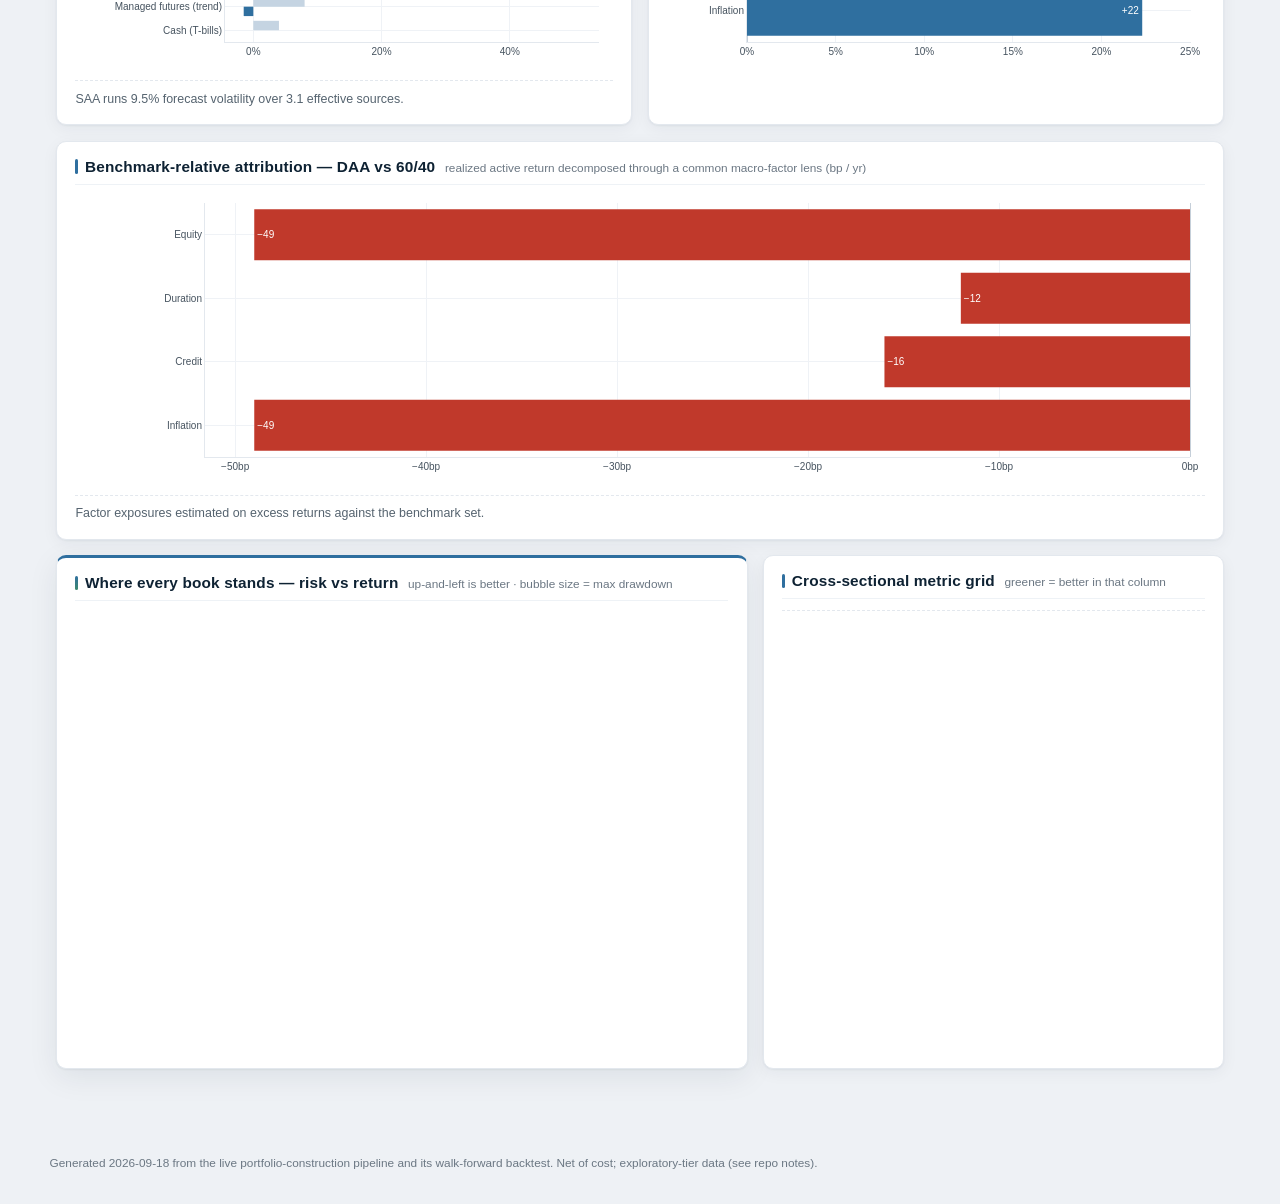
==== commit dfe2acd2: "Five portfolios across the dashboard: portfolio selector on every deep page, Portfolios page carries" ====
--- a/attribution.html
+++ b/attribution.html
@@ -14,7 +14,7 @@
   <button class="navtoggle" aria-label="Toggle navigation"><span class="bars"><span></span></span>Menu</button>
   <nav class="appnav">
     <a href="index.html">Overview</a>
-    <a href="funds.html">Funds</a>
+    <a href="live.html">Live NAV</a>
     <a href="portfolios.html">Portfolios</a>
     <a href="methodology.html">Methodology v3.8</a>
     <a href="construction.html">Construction</a>
@@ -154,7 +154,8 @@
 </main>
 
 <footer class="status" id="status-footer">Loading…</footer>
-<script src="data/portfolio.js"></script>
+<script src="data/portfolio_books.js"></script>
+<script src="assets/js/portfolio-select.js"></script>
 <script src="assets/js/app.js"></script>
 </body>
 </html>
--- a/assets/css/style.css
+++ b/assets/css/style.css
@@ -478,3 +478,13 @@
   .hero-side { grid-template-columns: 1fr 1fr; }
   .grid-4 { grid-template-columns: 1fr 1fr; }
 }
+
+/* portfolio selector (appbar) */
+.pf-switch { display: inline-flex; align-items: center; gap: 0.45rem; margin-left: auto;
+  padding: 0.18rem 0.5rem 0.18rem 0.6rem; border: 1px solid var(--line); border-radius: 999px;
+  background: var(--panel); box-shadow: inset 3px 0 0 var(--pf-color, var(--accent)); }
+.pf-label { font-size: 0.66rem; text-transform: uppercase; letter-spacing: 0.06em; color: var(--muted); }
+.pf-switch select { font: 600 0.8rem inherit; color: var(--navy); background: transparent;
+  border: 0; padding: 0.15rem 0.1rem; cursor: pointer; }
+.pf-switch select:focus-visible { outline: 2px solid var(--accent); outline-offset: 2px; }
+@media (max-width: 720px) { .pf-switch { margin-left: 0; } }
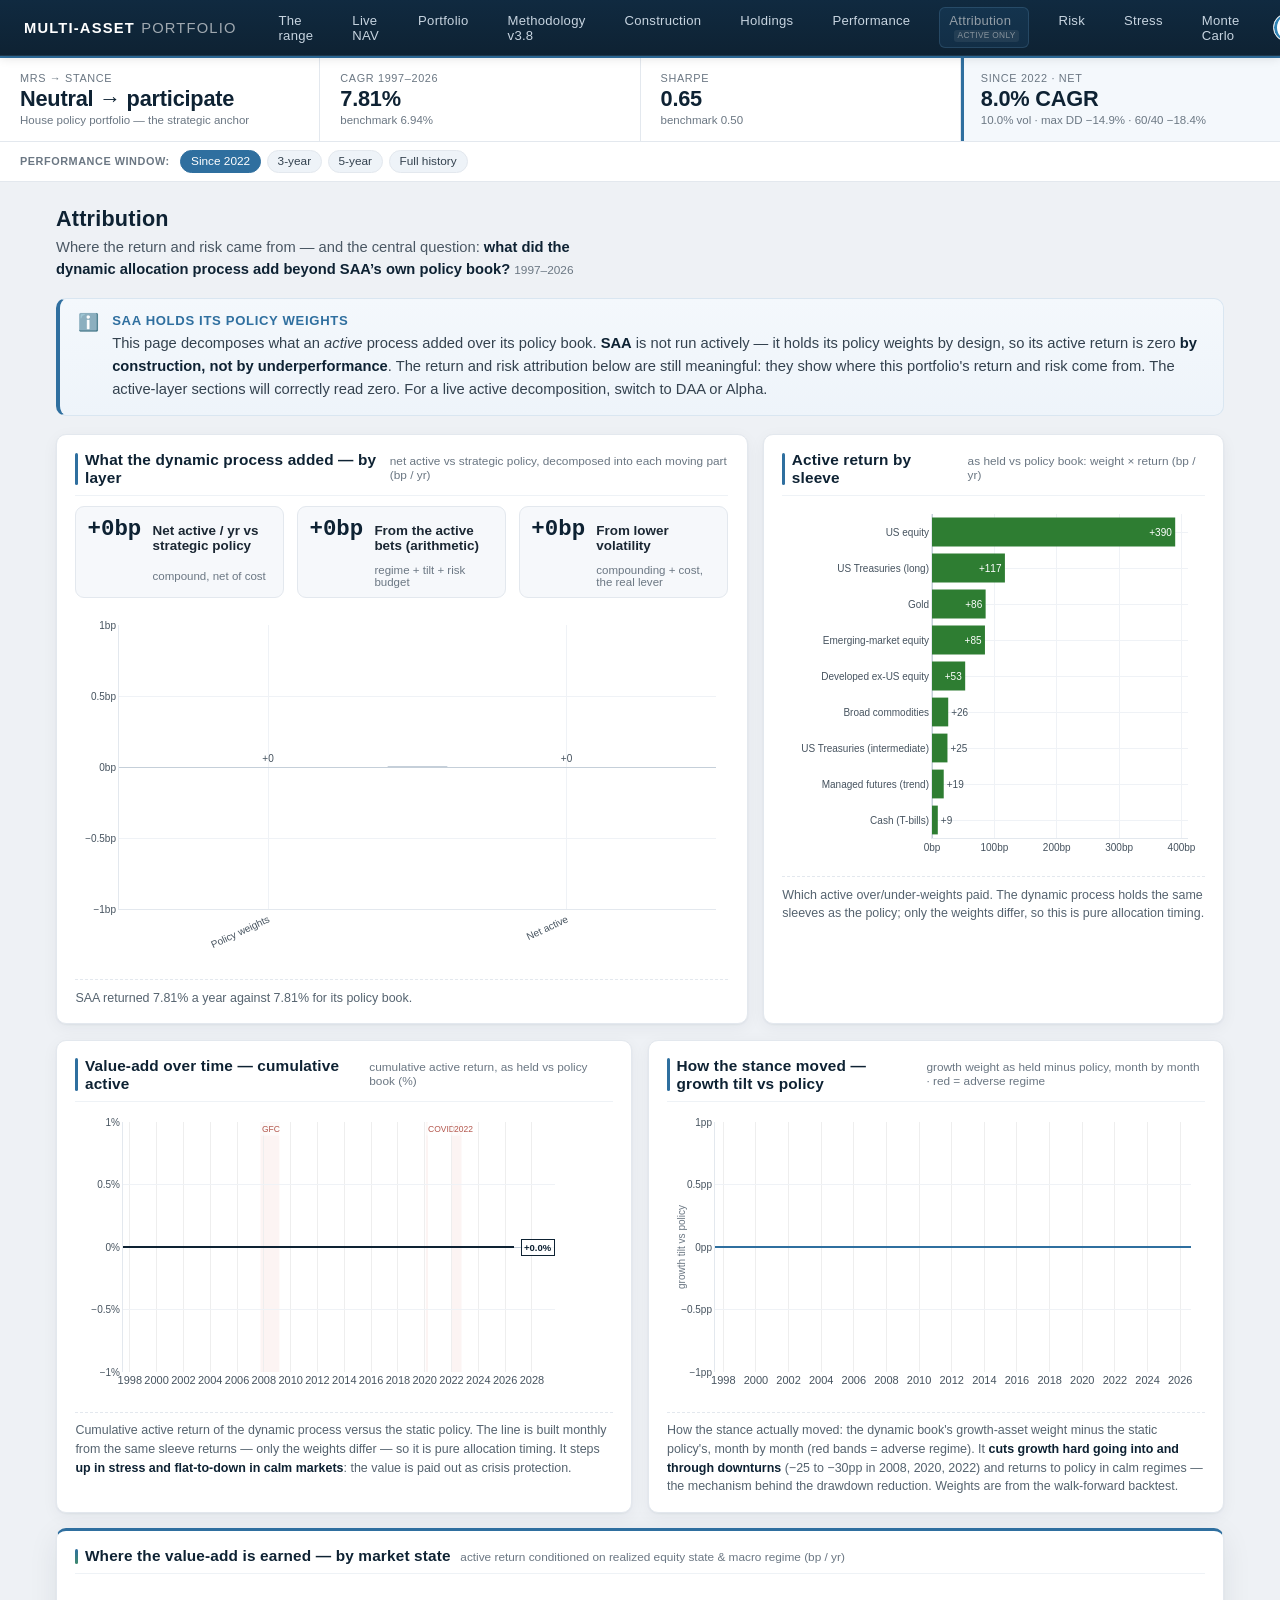
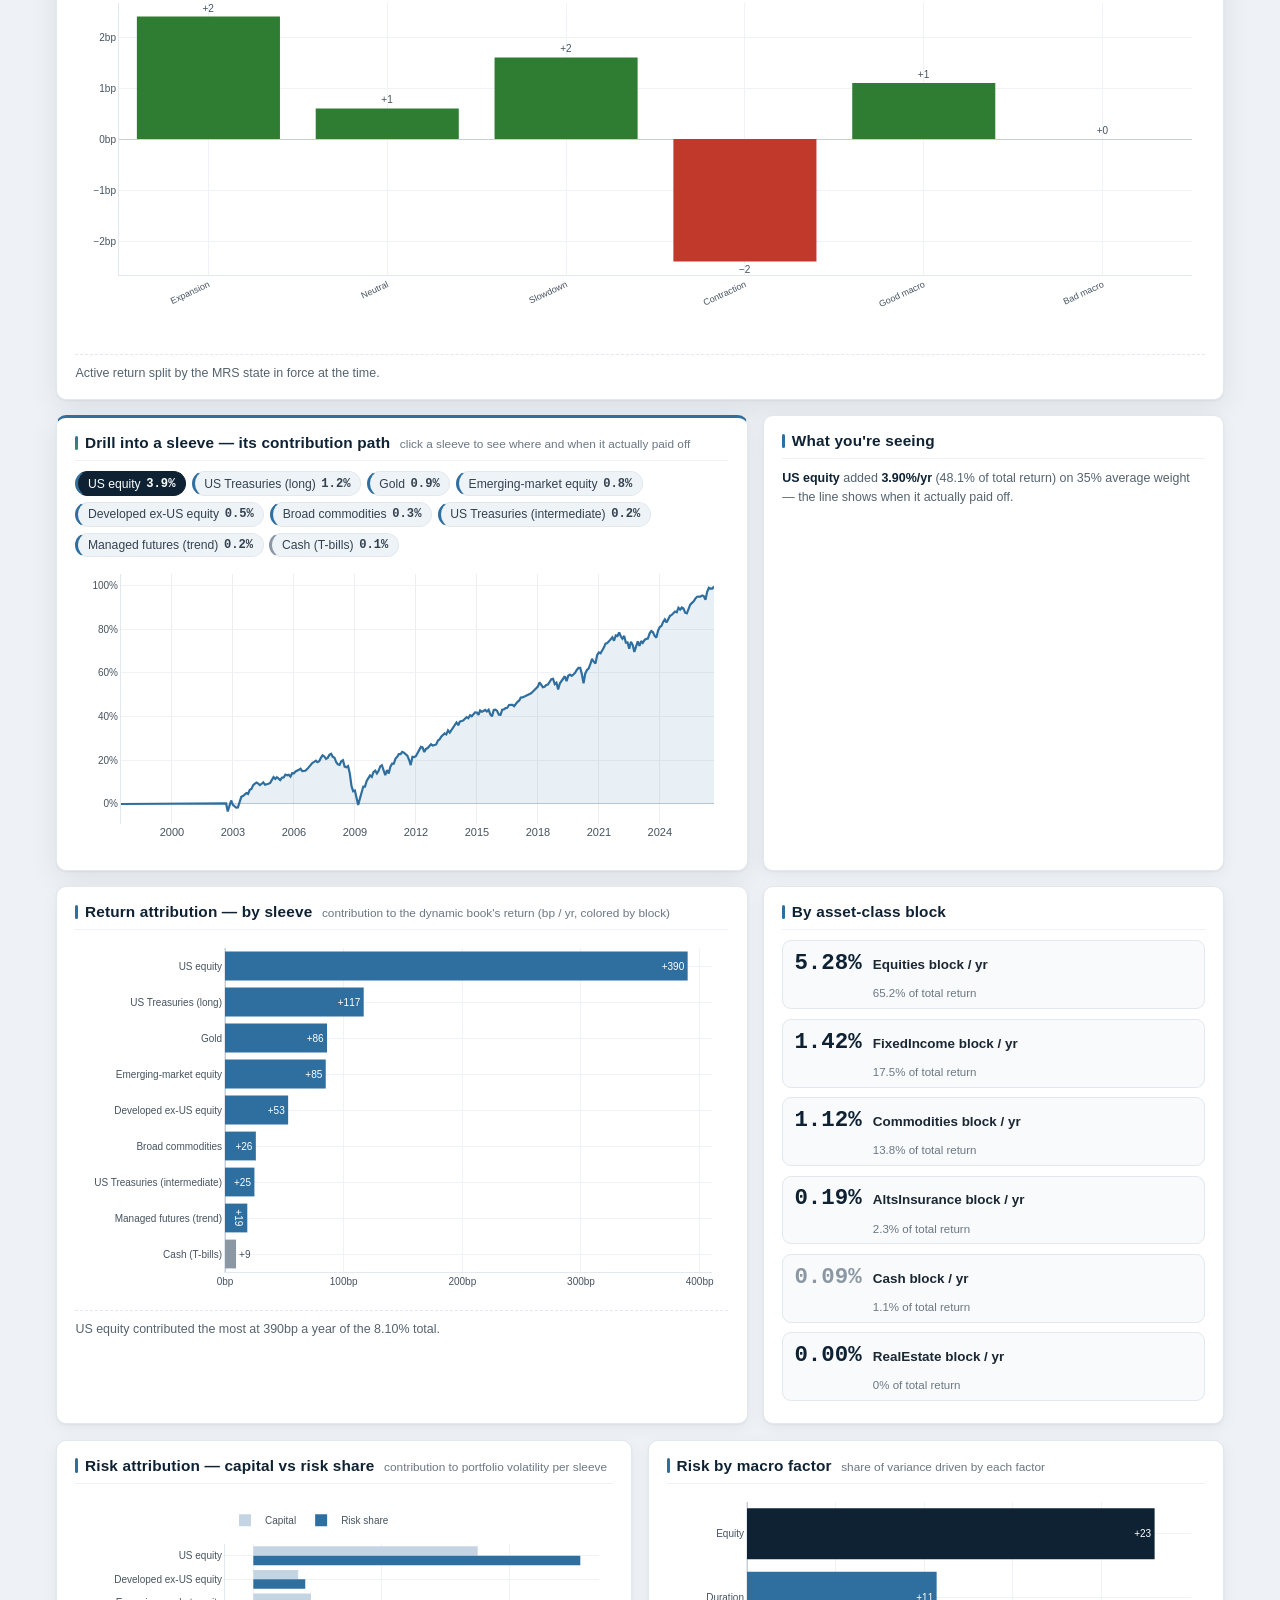
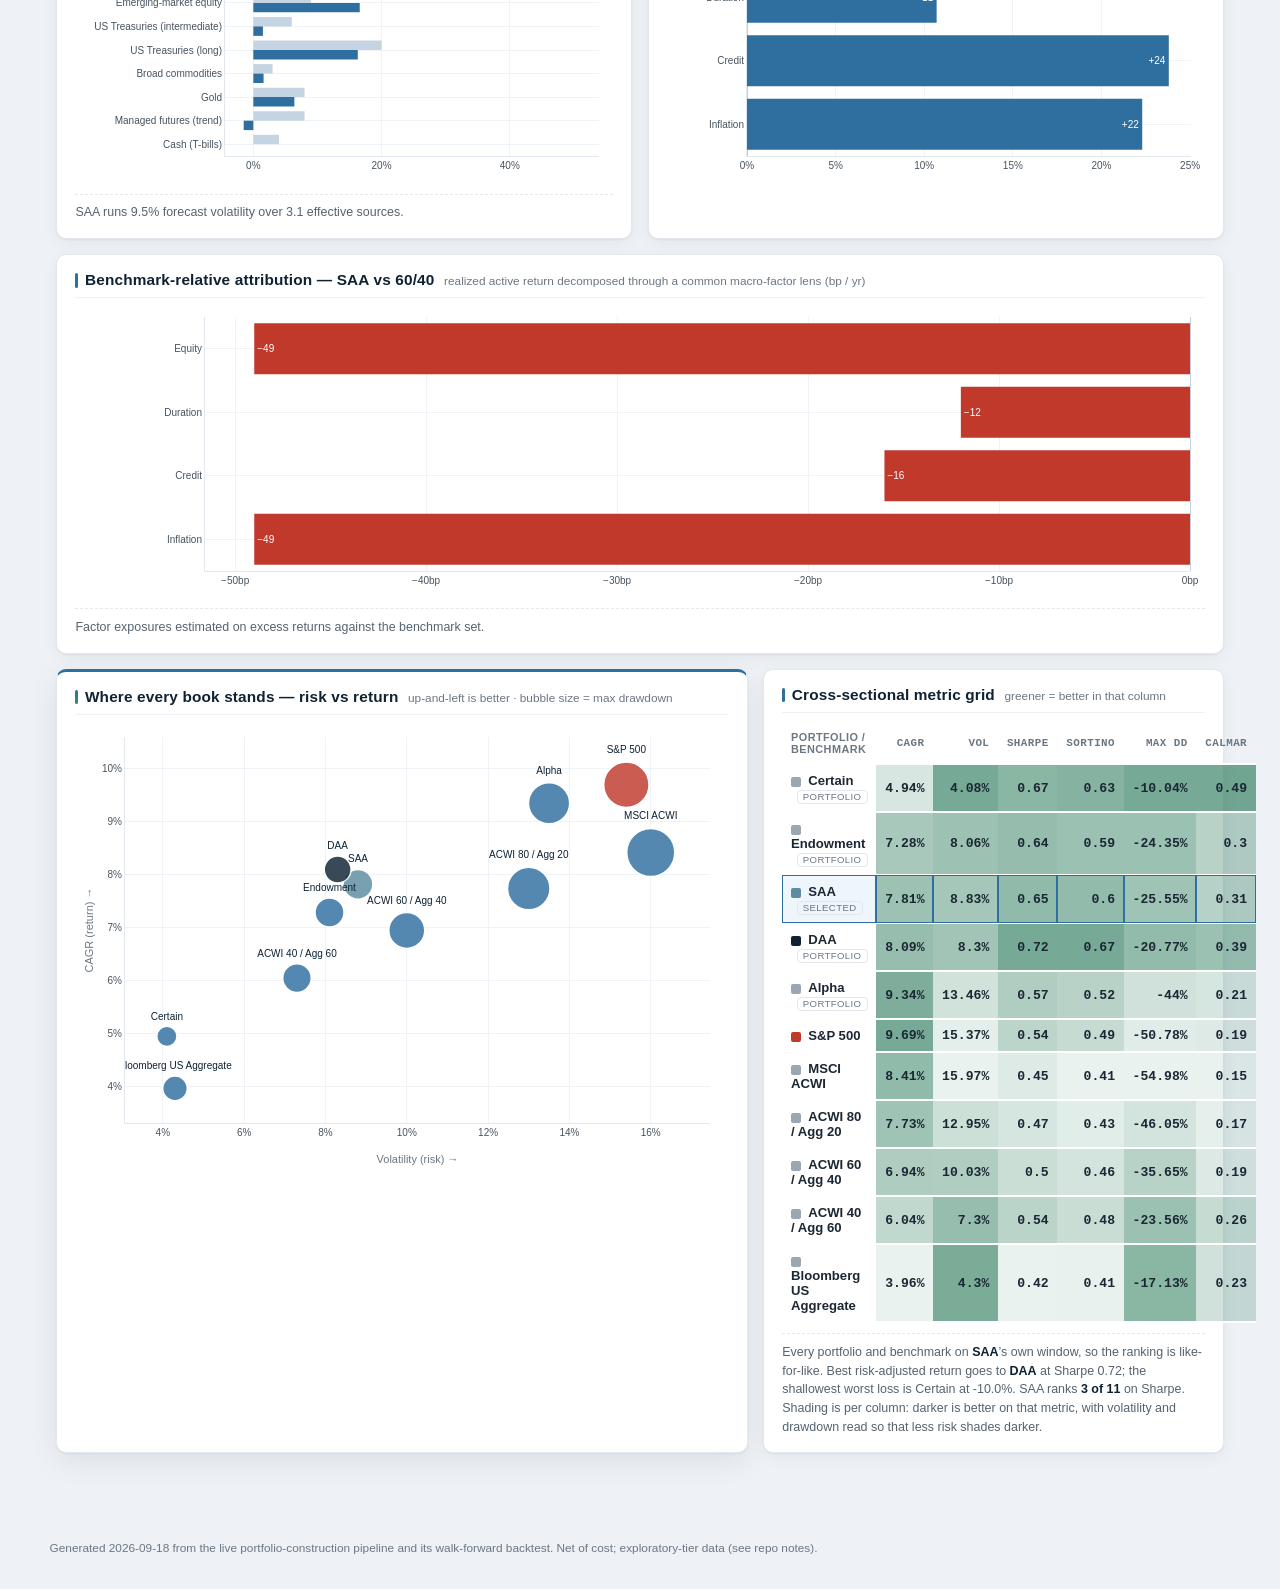
==== commit bba8724b: "Five products: range page, restored analytics, provenance on every series, sleeve narrative" ====
--- a/attribution.html
+++ b/attribution.html
@@ -13,9 +13,9 @@
   <div class="brand">MULTI&#8209;ASSET<span>PORTFOLIO</span></div>
   <button class="navtoggle" aria-label="Toggle navigation"><span class="bars"><span></span></span>Menu</button>
   <nav class="appnav">
-    <a href="index.html">Overview</a>
+    <a href="portfolios.html">The range</a>
     <a href="live.html">Live NAV</a>
-    <a href="portfolios.html">Portfolios</a>
+    <a href="index.html">Portfolio</a>
     <a href="methodology.html">Methodology v3.8</a>
     <a href="construction.html">Construction</a>
     <a href="holdings.html">Holdings</a>
@@ -35,7 +35,7 @@
   <div class="page-intro">
     <h1>Attribution</h1>
     <p>Where the return and risk came from — and the central question: <strong>what did the dynamic
-      allocation process (DAA) add beyond the strategic policy (SAA)?</strong>
+      allocation process add beyond <span class="pf-name">this portfolio</span>&#8217;s own policy book?</strong>
       <span class="tile-sub" id="attr-window"></span></p>
   </div>
 
@@ -50,7 +50,7 @@
     </article>
     <article class="tile">
       <div class="tile-head"><h2>Active return by sleeve</h2>
-        <span class="tile-sub">DAA vs SAA weight × return (bp / yr)</span></div>
+        <span class="tile-sub">as held vs policy book: weight × return (bp / yr)</span></div>
       <div id="attr-sleeve-chart" class="chart chart-lg"></div>
       <p class="read">Which active over/under-weights paid. The dynamic process holds the same sleeves as the
         policy; only the weights differ, so this is pure allocation timing.</p>
@@ -61,13 +61,13 @@
   <section class="grid grid-2">
     <article class="tile">
       <div class="tile-head"><h2>Value-add over time — cumulative active</h2>
-        <span class="tile-sub">cumulative active return, DAA vs SAA (%, walk-forward)</span></div>
+        <span class="tile-sub">cumulative active return, as held vs policy book (%)</span></div>
       <div id="attr-cum-chart" class="chart chart-md"></div>
       <p class="read" id="attr-cum-read"></p>
     </article>
     <article class="tile">
       <div class="tile-head"><h2>How the stance moved — growth tilt vs policy</h2>
-        <span class="tile-sub">DAA minus SAA growth weight, month by month · red = adverse regime</span></div>
+        <span class="tile-sub">growth weight as held minus policy, month by month · red = adverse regime</span></div>
       <div id="attr-tilt-chart" class="chart chart-md"></div>
       <p class="read" id="attr-tilt-read"></p>
     </article>
@@ -129,7 +129,7 @@
   <!-- 5. Benchmark-relative vs 60/40 -->
   <section class="grid grid-1">
     <article class="tile">
-      <div class="tile-head"><h2>Benchmark-relative attribution — DAA vs 60/40</h2>
+      <div class="tile-head"><h2>Benchmark-relative attribution — <span class="pf-name">this portfolio</span> vs 60/40</h2>
         <span class="tile-sub">realized active return decomposed through a common macro-factor lens (bp / yr)</span></div>
       <div id="attr-bench-chart" class="chart chart-md"></div>
       <p class="read" id="attr-bench-read"></p>
--- a/assets/css/style.css
+++ b/assets/css/style.css
@@ -488,3 +488,69 @@
   border: 0; padding: 0.15rem 0.1rem; cursor: pointer; }
 .pf-switch select:focus-visible { outline: 2px solid var(--accent); outline-offset: 2px; }
 @media (max-width: 720px) { .pf-switch { margin-left: 0; } }
+
+
+/* ---- Provenance band ------------------------------------------------------
+   What a performance series actually IS, next to the chart rather than in a
+   footnote. See mountProvenance() in app.js. */
+.provenance{margin:.7rem 0 .2rem;padding:.6rem .7rem;border:1px solid var(--line,#e3e8ee);
+  border-radius:8px;background:#fbfcfd}
+.provenance .pv-head{margin:0 0 .5rem;font-size:.82rem;line-height:1.5;color:var(--muted,#46535f)}
+.pv-row{display:grid;grid-template-columns:auto 1fr;gap:.25rem .55rem;align-items:baseline;
+  padding:.38rem 0;border-top:1px solid #edf1f5}
+.pv-row:first-of-type{border-top:0}
+.pv-tag{grid-row:span 1;font-size:.63rem;text-transform:uppercase;letter-spacing:.055em;
+  font-weight:700;padding:.14rem .42rem;border-radius:4px;white-space:nowrap}
+.pv-live{background:#e6f4ec;color:#1d6b43}
+.pv-back{background:#eef2f7;color:#4a5866}
+.pv-wf{background:#fdf1e2;color:#8a6510}
+.pv-sim{background:#f0ecf8;color:#5b4a8a}
+.pv-name{font-weight:650;font-size:.8rem;color:var(--ink,#1b2733)}
+.pv-meta,.pv-note{grid-column:2;font-size:.74rem;line-height:1.5;color:var(--muted,#46535f)}
+.pv-meta b{font-weight:650;color:#5c6b7a}
+.pv-note{margin-top:.18rem;font-style:italic}
+.pv-warn{font-style:normal;color:#8a6510}
+@media (max-width:640px){.pv-row{grid-template-columns:1fr}.pv-meta,.pv-note{grid-column:1}}
+
+/* ---- Product cards (the range page) ---------------------------------------
+   Five products, each a real entry point into its own pages — not five options
+   in a dropdown. See docs/architecture/Five_Product_IA.md. */
+.prod-grid{display:grid;gap:.85rem;grid-template-columns:repeat(auto-fit,minmax(255px,1fr))}
+.pd-card{display:flex;flex-direction:column;gap:.5rem;padding:.9rem .95rem 0.8rem;
+  border:1px solid var(--line,#e3e8ee);border-left:4px solid var(--pc,#3083b4);border-radius:10px;
+  background:#fff;text-decoration:none;color:inherit;transition:box-shadow .15s,transform .15s}
+.pd-card:hover,.pd-card:focus-visible{box-shadow:0 4px 16px rgba(14,34,51,.10);transform:translateY(-2px)}
+.pd-top{display:flex;align-items:center;justify-content:space-between;gap:.5rem}
+.pd-name{font-size:1.06rem;font-weight:700;color:var(--ink,#1b2733);letter-spacing:-.01em}
+.pd-kind{font-size:.6rem;text-transform:uppercase;letter-spacing:.06em;font-weight:700;
+  padding:.16rem .44rem;border-radius:4px;white-space:nowrap}
+.pd-kind.act{background:#fdf1e2;color:#8a6510}
+.pd-kind.sta{background:#eef2f7;color:#4a5866}
+.pd-role{font-size:.76rem;font-weight:600;color:var(--pc,#3083b4)}
+.pd-thesis{margin:0;font-size:.775rem;line-height:1.55;color:var(--muted,#46535f)}
+.pd-dials{display:flex;flex-wrap:wrap;gap:.3rem}
+.pd-dial{font-size:.66rem;padding:.14rem .4rem;border-radius:4px;background:#f4f7fa;
+  color:var(--muted,#46535f);white-space:nowrap}
+.pd-dial b{font-weight:650;color:var(--ink,#1b2733)}
+.pd-stats{display:grid;grid-template-columns:repeat(4,1fr);gap:.35rem;margin-top:auto;
+  padding-top:.55rem;border-top:1px solid #eef1f5}
+.pd-stat{display:flex;flex-direction:column;gap:.05rem}
+.pd-stat b{font-size:.86rem;font-weight:700;color:var(--ink,#1b2733);font-variant-numeric:tabular-nums}
+.pd-stat b.pos{color:#1d6b43}.pd-stat b.neg{color:#b3402f}
+.pd-stat span{font-size:.62rem;color:var(--muted,#46535f);line-height:1.25}
+.pd-cta{margin-top:.55rem;padding-top:.5rem;border-top:1px solid #eef1f5;font-size:.76rem;
+  font-weight:650;color:var(--pc,#3083b4)}
+.pd-cta .arr{transition:transform .15s;display:inline-block}
+.pd-card:hover .pd-cta .arr{transform:translateX(3px)}
+
+/* Nav: a page that only applies to the actively run portfolios */
+.appnav a.nav-na{opacity:.55}
+.appnav a .nav-note{display:inline-block;font-size:.52rem;line-height:1.15;text-transform:uppercase;
+  letter-spacing:.04em;margin-left:.28rem;padding:.08rem .24rem;border-radius:3px;
+  background:rgba(255,255,255,.14);color:inherit;opacity:.9;vertical-align:middle;white-space:nowrap}
+
+/* Sleeve evidence cards: the thesis, role and risk character — not the ticker three times */
+.ev-role{font-size:.7rem;font-weight:650;color:var(--pc,#3083b4);margin-top:.15rem}
+.ev-risk{margin:.35rem 0 0;font-size:.715rem;line-height:1.5;color:var(--muted,#46535f)}
+.ev-risk b{font-weight:650;color:#5c6b7a}
+.ev-impl{margin-top:.3rem;font-size:.665rem;color:#8b97a3;font-variant-numeric:tabular-nums}
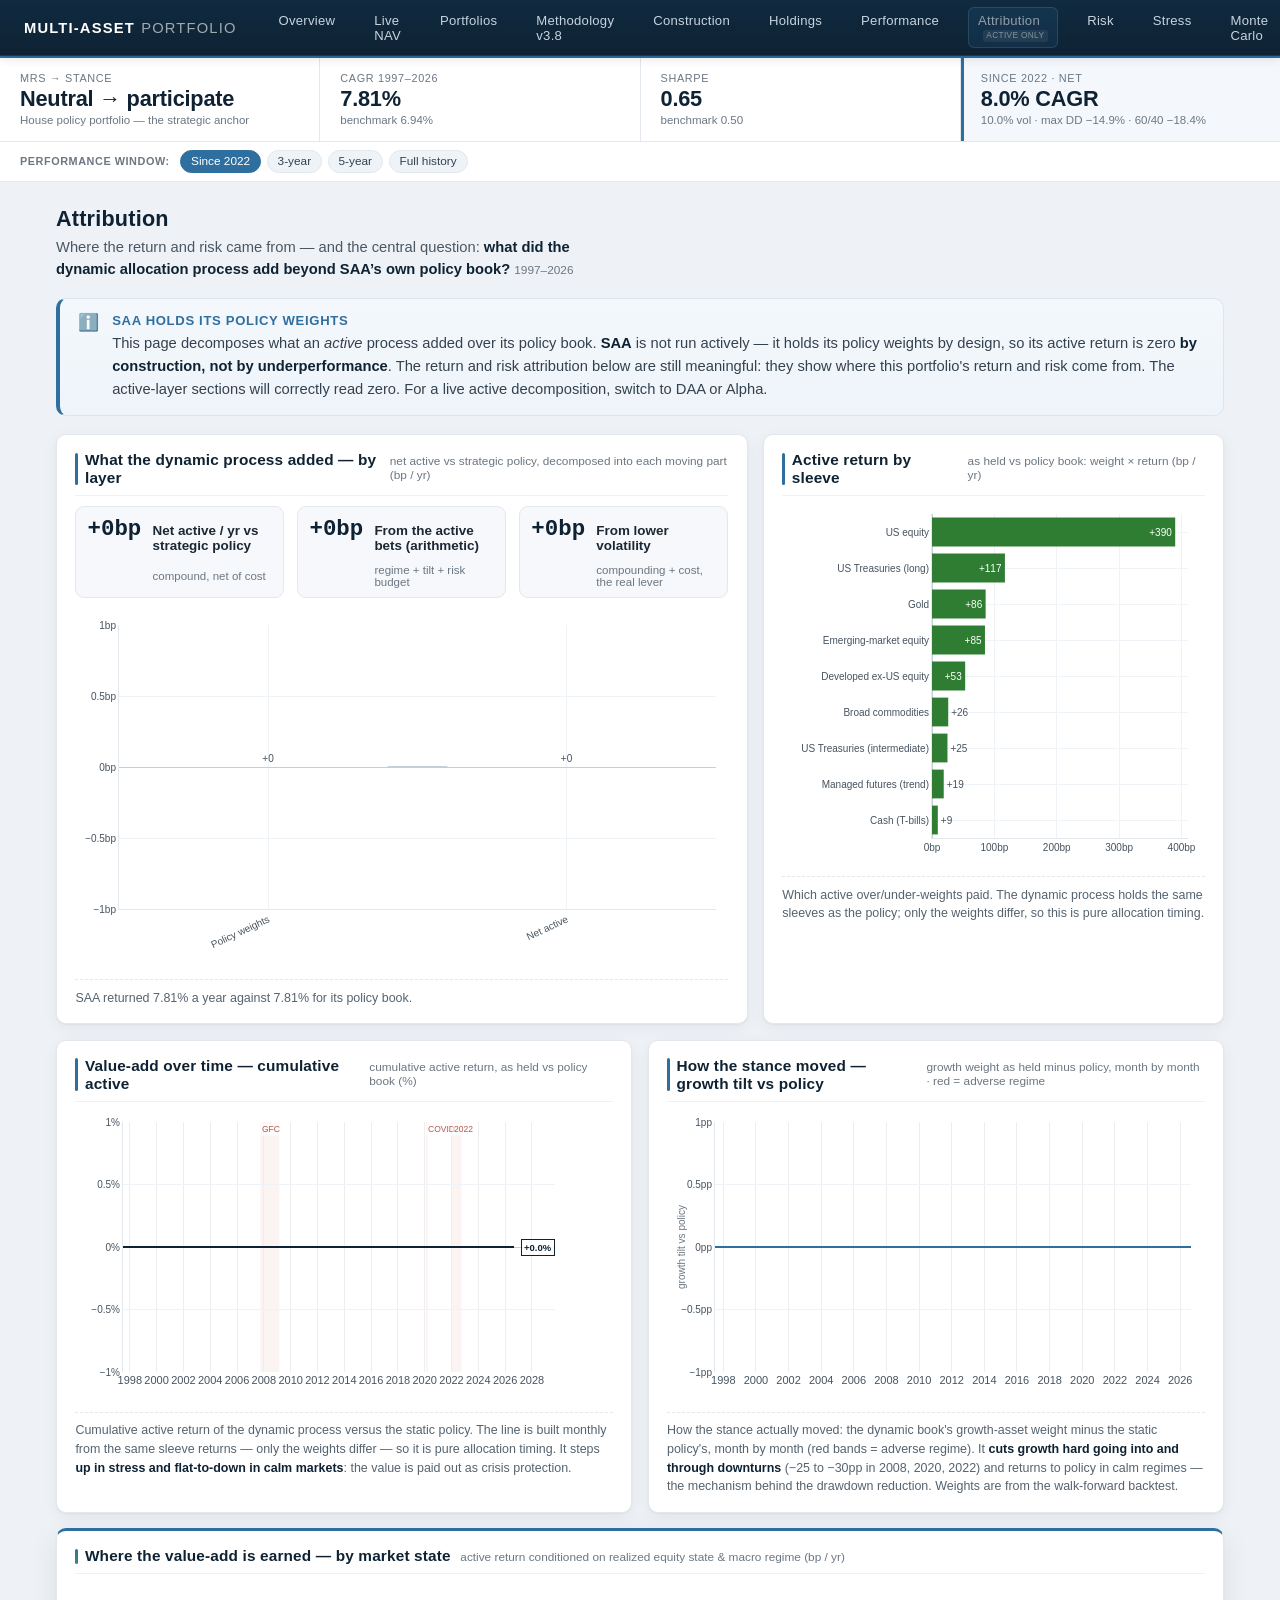
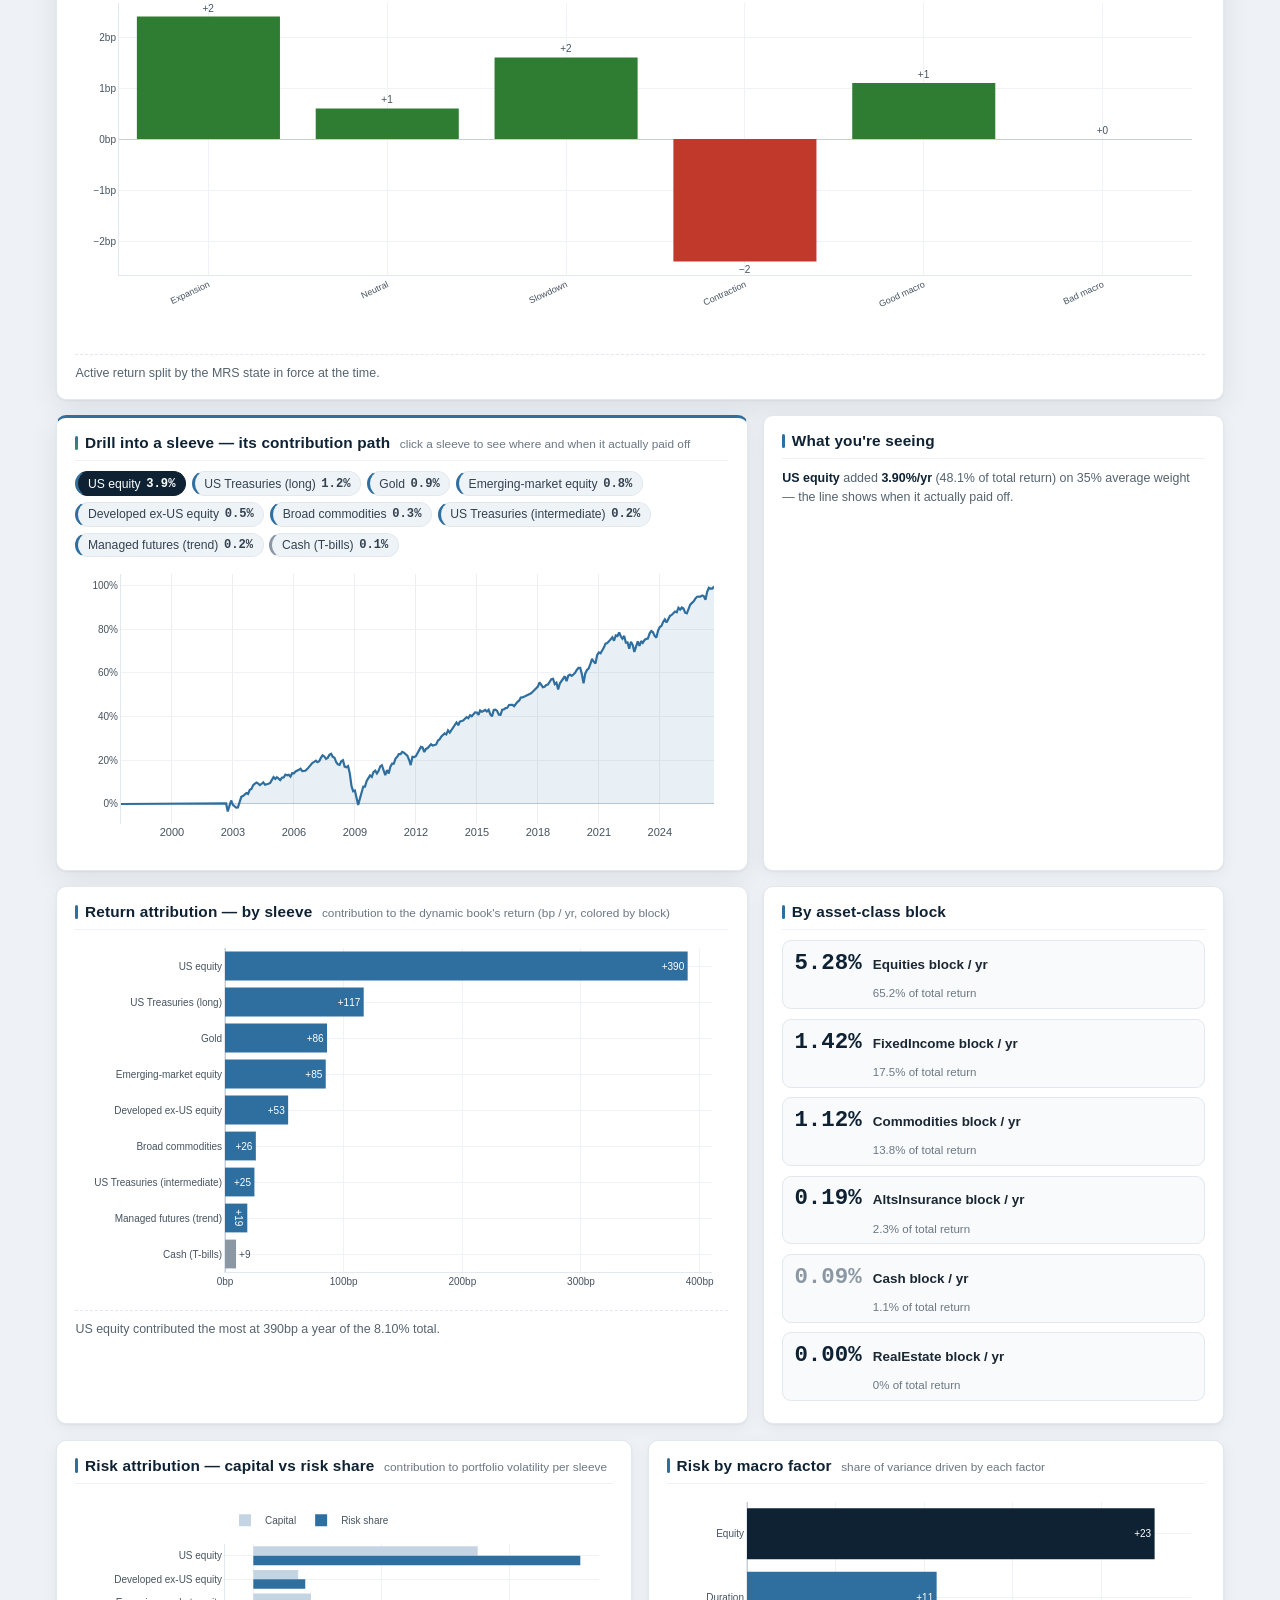
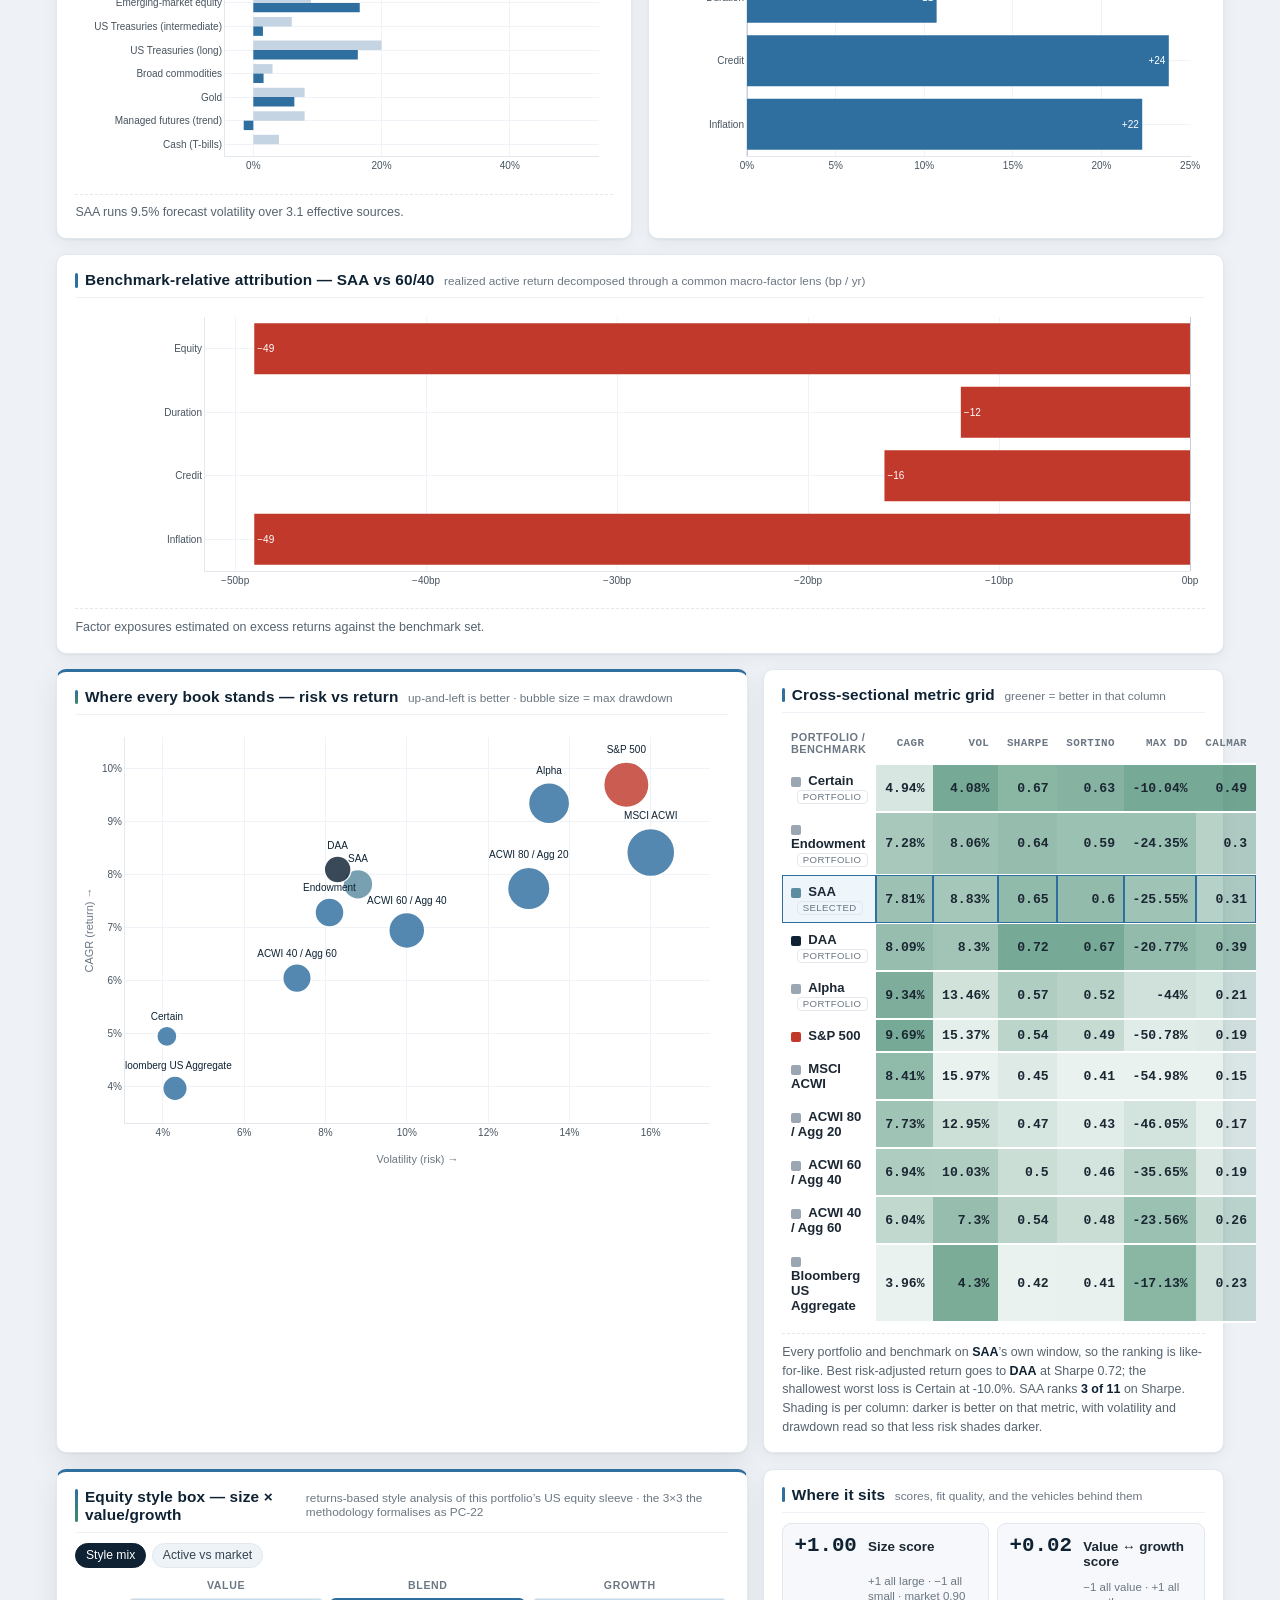
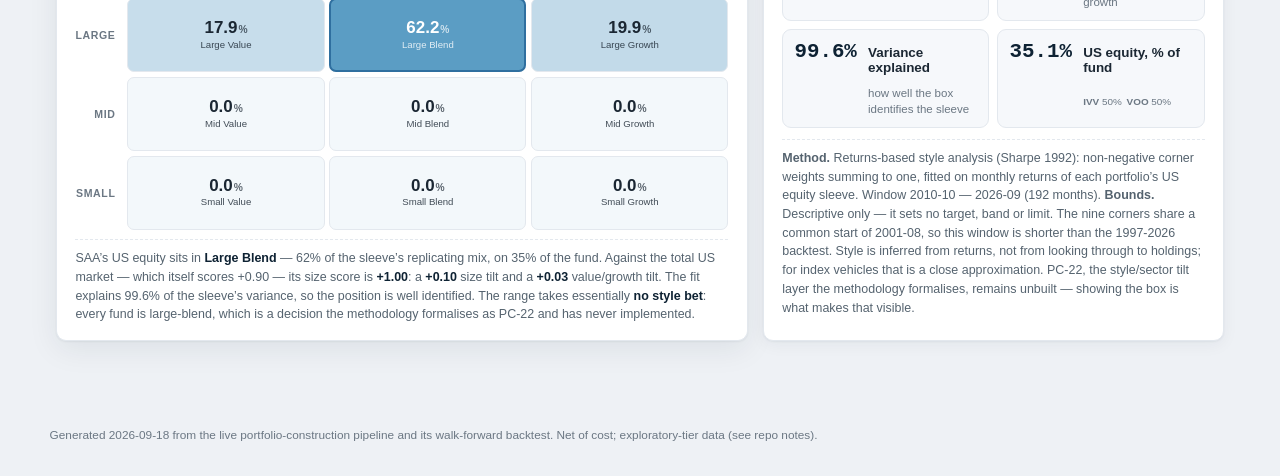
==== commit 92bcccc8: "Five products: range page, restored analytics, provenance on every series, sleeve narrative" ====
--- a/attribution.html
+++ b/attribution.html
@@ -13,9 +13,9 @@
   <div class="brand">MULTI&#8209;ASSET<span>PORTFOLIO</span></div>
   <button class="navtoggle" aria-label="Toggle navigation"><span class="bars"><span></span></span>Menu</button>
   <nav class="appnav">
-    <a href="portfolios.html">The range</a>
+    <a href="index.html">Overview</a>
     <a href="live.html">Live NAV</a>
-    <a href="index.html">Portfolio</a>
+    <a href="portfolios.html">Portfolios</a>
     <a href="methodology.html">Methodology v3.8</a>
     <a href="construction.html">Construction</a>
     <a href="holdings.html">Holdings</a>
@@ -151,6 +151,23 @@
     </article>
   </section>
 
+  <!-- 7. Equity style box — PC-22's 3x3 (size x value/growth), built -->
+  <section class="grid grid-3-2">
+    <article class="tile tile-feature">
+      <div class="tile-head"><h2>Equity style box &mdash; size &times; value/growth</h2>
+        <span class="tile-sub">returns-based style analysis of this portfolio&#8217;s US equity sleeve &middot; the 3&times;3 the methodology formalises as PC-22</span></div>
+      <div class="chips" id="stylebox-toggle" style="margin:.2rem 0 .7rem"></div>
+      <div id="stylebox-grid"></div>
+      <p class="read" id="stylebox-read"></p>
+    </article>
+    <article class="tile">
+      <div class="tile-head"><h2>Where it sits</h2>
+        <span class="tile-sub">scores, fit quality, and the vehicles behind them</span></div>
+      <div class="statrow" id="stylebox-stats"></div>
+      <p class="read" id="stylebox-note" style="margin-top:.7rem"></p>
+    </article>
+  </section>
+
 </main>
 
 <footer class="status" id="status-footer">Loading…</footer>
--- a/assets/css/style.css
+++ b/assets/css/style.css
@@ -554,3 +554,56 @@
 .ev-risk{margin:.35rem 0 0;font-size:.715rem;line-height:1.5;color:var(--muted,#46535f)}
 .ev-risk b{font-weight:650;color:#5c6b7a}
 .ev-impl{margin-top:.3rem;font-size:.665rem;color:#8b97a3;font-variant-numeric:tabular-nums}
+
+/* ---- Equity style box (3x3 size x value/growth) ---------------------------
+   PC-22's style box, finally built. A grid, not a table. */
+.sbx{display:grid;grid-template-columns:auto repeat(3,1fr);gap:.3rem;align-items:stretch}
+.sbx-corner{}
+.sbx-collab{font-size:.66rem;font-weight:700;text-transform:uppercase;letter-spacing:.06em;
+  color:var(--muted,#46535f);text-align:center;padding-bottom:.15rem}
+.sbx-rowlab{display:flex;align-items:center;justify-content:flex-end;padding-right:.45rem;
+  font-size:.66rem;font-weight:700;text-transform:uppercase;letter-spacing:.06em;
+  color:var(--muted,#46535f)}
+.sbx-cell{position:relative;display:flex;flex-direction:column;align-items:center;
+  justify-content:center;gap:.1rem;min-height:74px;border-radius:7px;border:1px solid #e3e8ee;
+  transition:transform .12s}
+.sbx-cell:hover{transform:scale(1.03);z-index:2}
+.sbx-dom{outline:2px solid var(--accent,#3083b4);outline-offset:-2px}
+.sbx-v{font-size:1.06rem;font-weight:700;font-variant-numeric:tabular-nums;line-height:1}
+.sbx-v i{font-size:.64rem;font-style:normal;opacity:.7;margin-left:.06rem}
+.sbx-c{font-size:.6rem;opacity:.82;text-align:center;line-height:1.2}
+.sbx-veh{display:inline-block;margin-right:.3rem;font-size:.62rem}
+.sbx-veh b{font-weight:650}
+@media (max-width:560px){.sbx-cell{min-height:60px}.sbx-v{font-size:.9rem}}
+
+
+/* Style-box stats: a 2x2 rather than four squeezed rows */
+#stylebox-stats{display:grid;grid-template-columns:repeat(2,1fr);gap:.5rem}
+#stylebox-stats .bigstat{padding:.6rem .7rem}
+#stylebox-stats .bigstat-v{font-size:1.3rem}
+#stylebox-stats .bigstat-h{line-height:1.35}
+@media (max-width:520px){#stylebox-stats{grid-template-columns:1fr}}
+
+/* ---- Sleeve matrix: a shaded grid, not a plain table ---------------------- */
+.smx{display:grid;grid-template-columns:minmax(120px,1.6fr) repeat(5,minmax(48px,1fr)) minmax(42px,.6fr);
+  gap:2px;align-items:stretch;font-variant-numeric:tabular-nums}
+.smx-h{font-size:.63rem;font-weight:700;text-transform:uppercase;letter-spacing:.05em;
+  color:var(--muted,#46535f);padding:.2rem .3rem .3rem;align-self:end}
+.smx-h.smx-pf{text-align:center;color:var(--pc);border-bottom:2px solid var(--pc)}
+.smx-h.smx-cnt,.smx-c.smx-cnt{text-align:center}
+.smx-group{grid-column:1/-1;font-size:.6rem;font-weight:700;text-transform:uppercase;
+  letter-spacing:.07em;color:#8b97a3;padding:.5rem .3rem .15rem;border-top:1px solid #eef1f5;
+  margin-top:.15rem}
+.smx-lab{font-size:.74rem;color:var(--ink,#1b2733);padding:.3rem .35rem;display:flex;
+  align-items:center;overflow:hidden;text-overflow:ellipsis;white-space:nowrap}
+.smx-c{display:flex;align-items:center;justify-content:center;font-size:.74rem;font-weight:600;
+  border-radius:4px;padding:.3rem .1rem;min-height:26px}
+.smx-c.smx-zero{color:#c3cbd4;font-weight:400;background:#fafbfc}
+.smx-c.smx-cnt{background:transparent;color:#8b97a3;font-size:.68rem;font-weight:500}
+.smx-c.smx-cnt i{font-style:normal;opacity:.6}
+@media (max-width:700px){.smx{grid-template-columns:minmax(92px,1.4fr) repeat(5,1fr) 0;font-size:.68rem}
+  .smx-h.smx-cnt,.smx-c.smx-cnt{display:none}}
+
+/* A column of tiles inside one grid cell — stops a tall tile leaving its neighbour's column empty */
+.stack{display:flex;flex-direction:column;gap:1rem;min-width:0}
+.stack > .tile{margin:0}
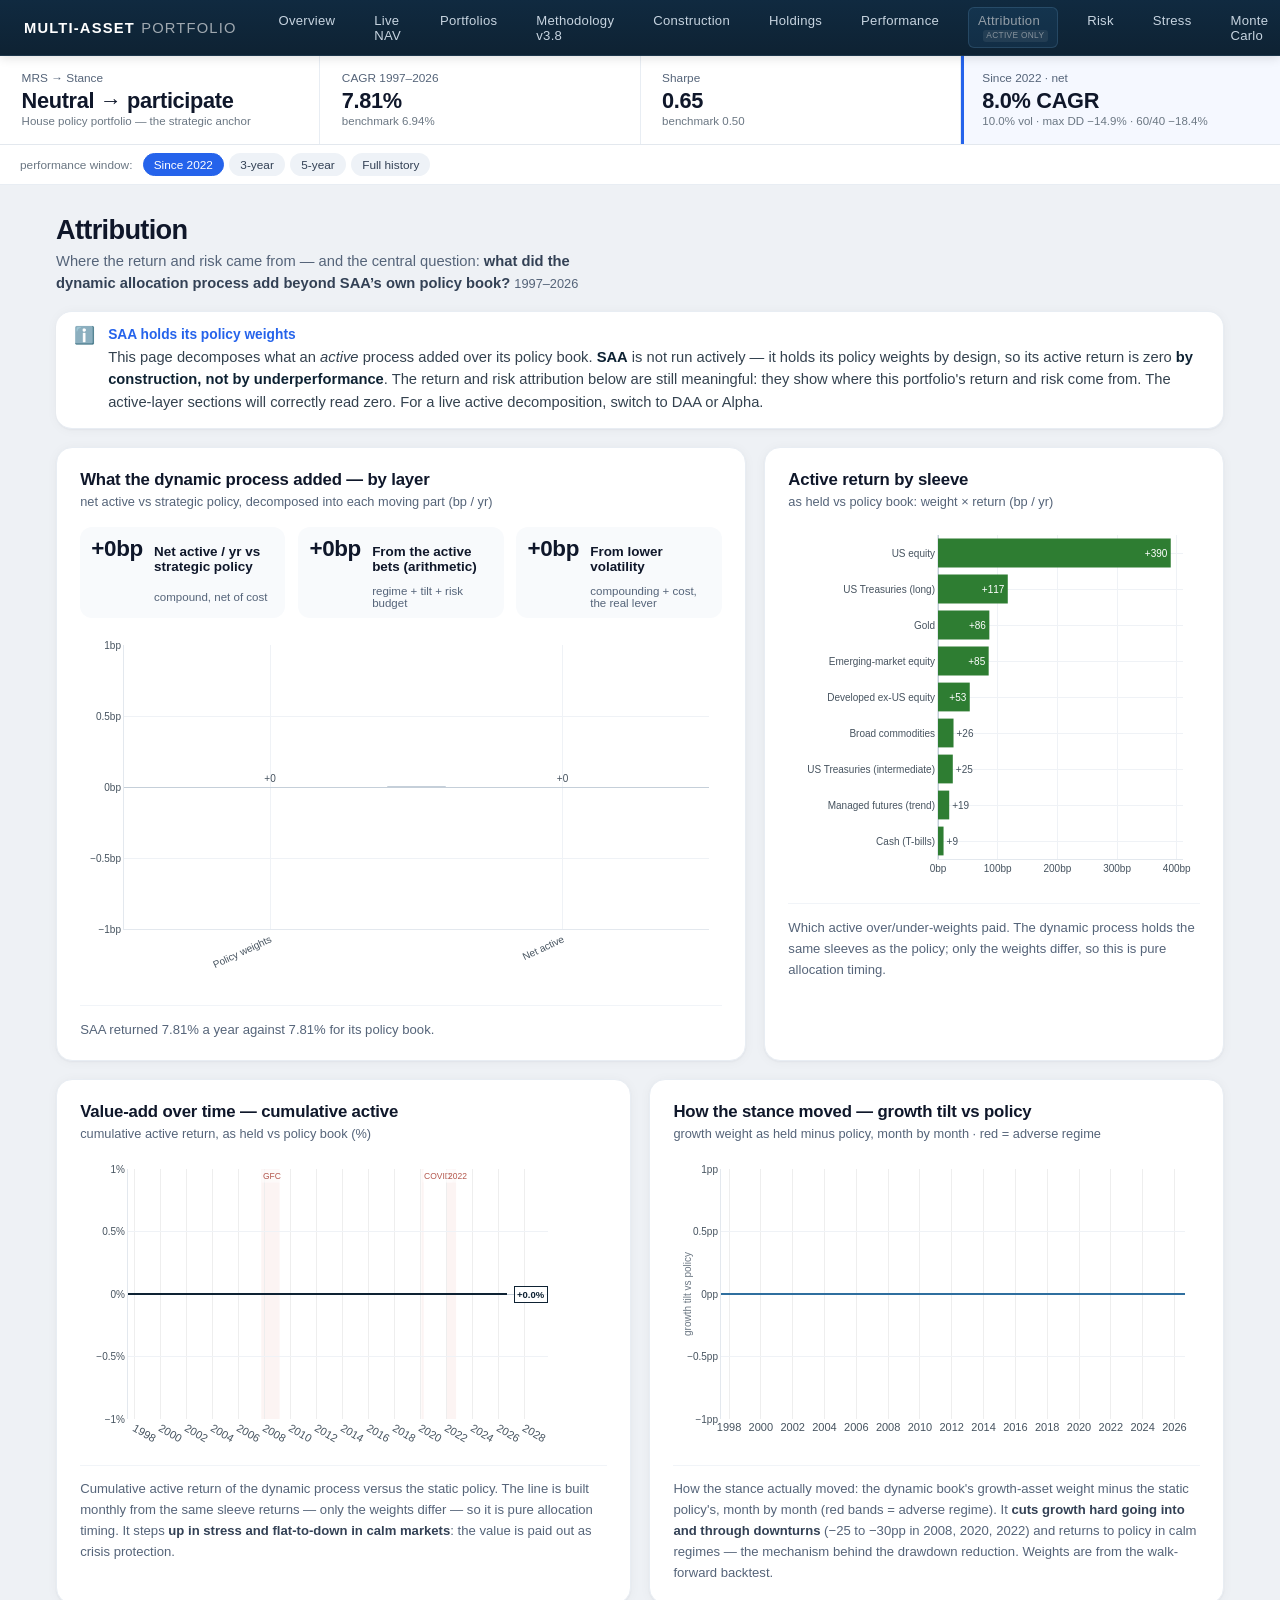
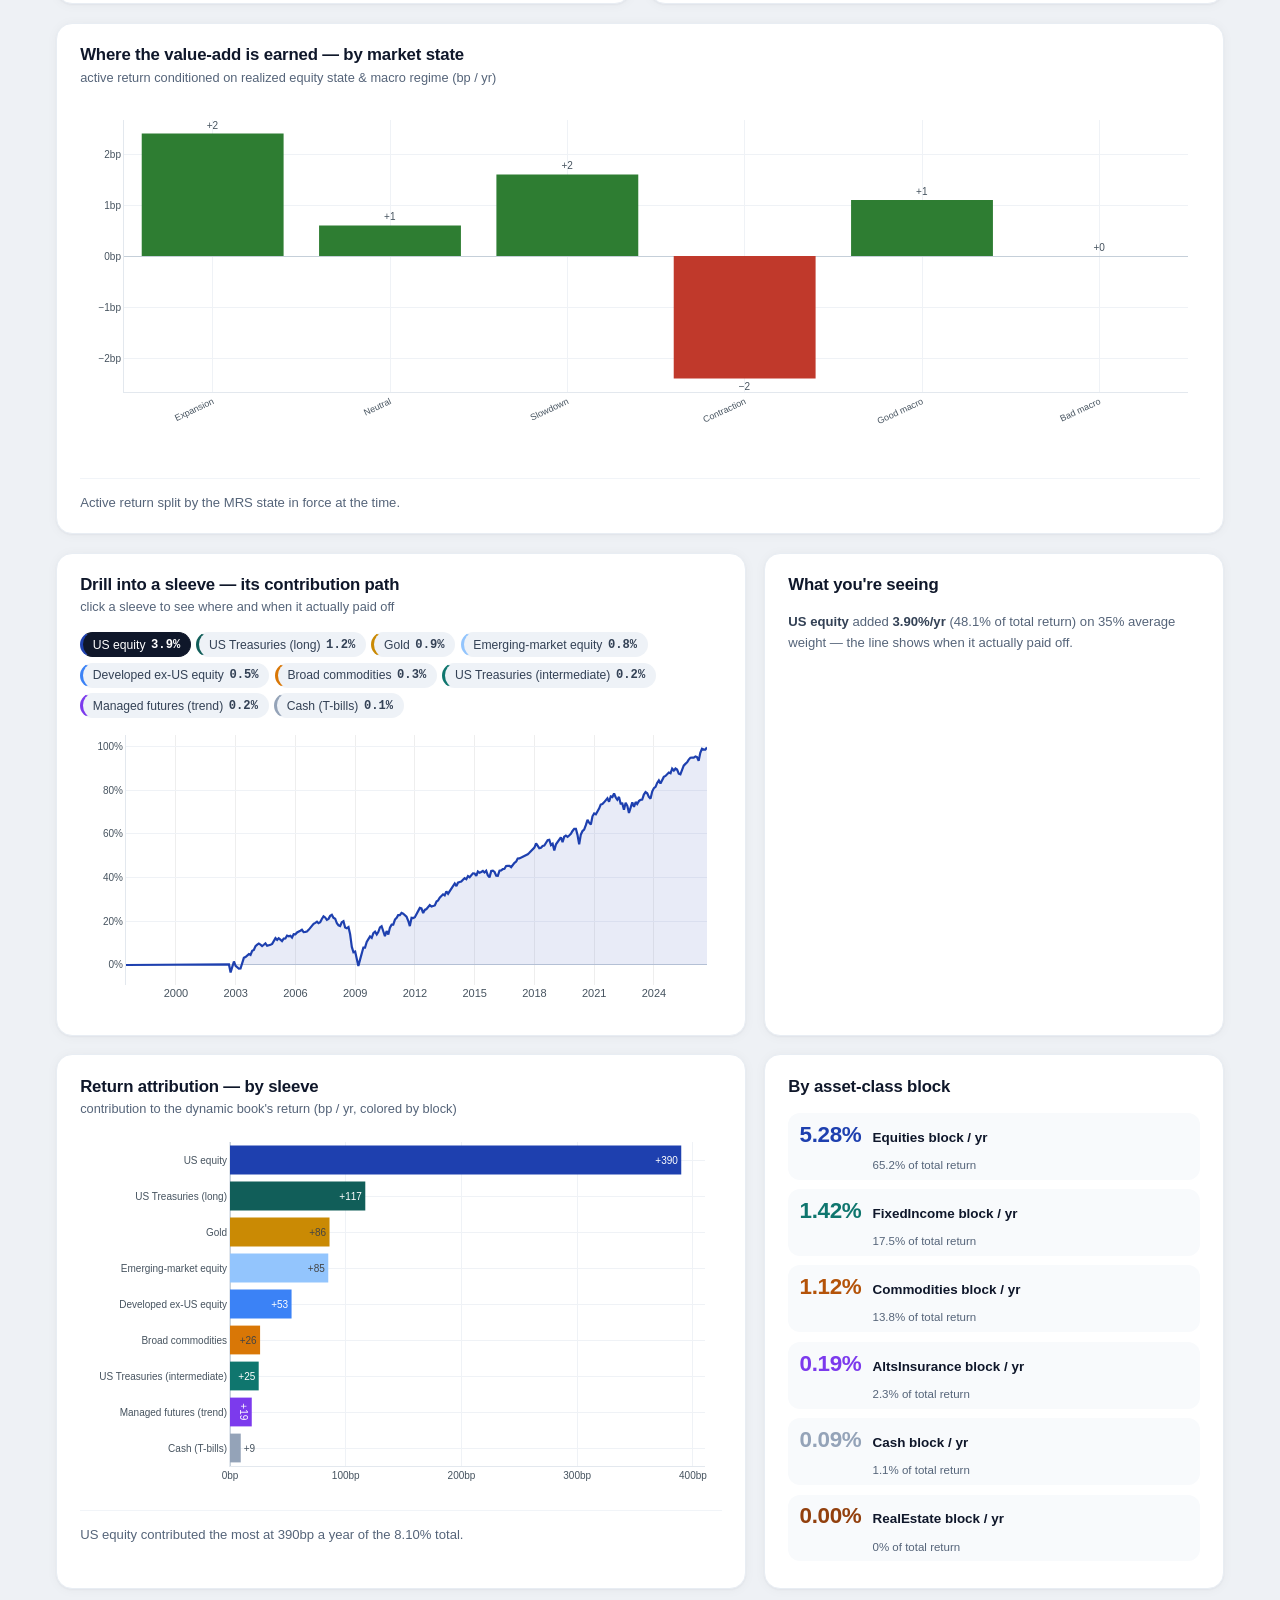
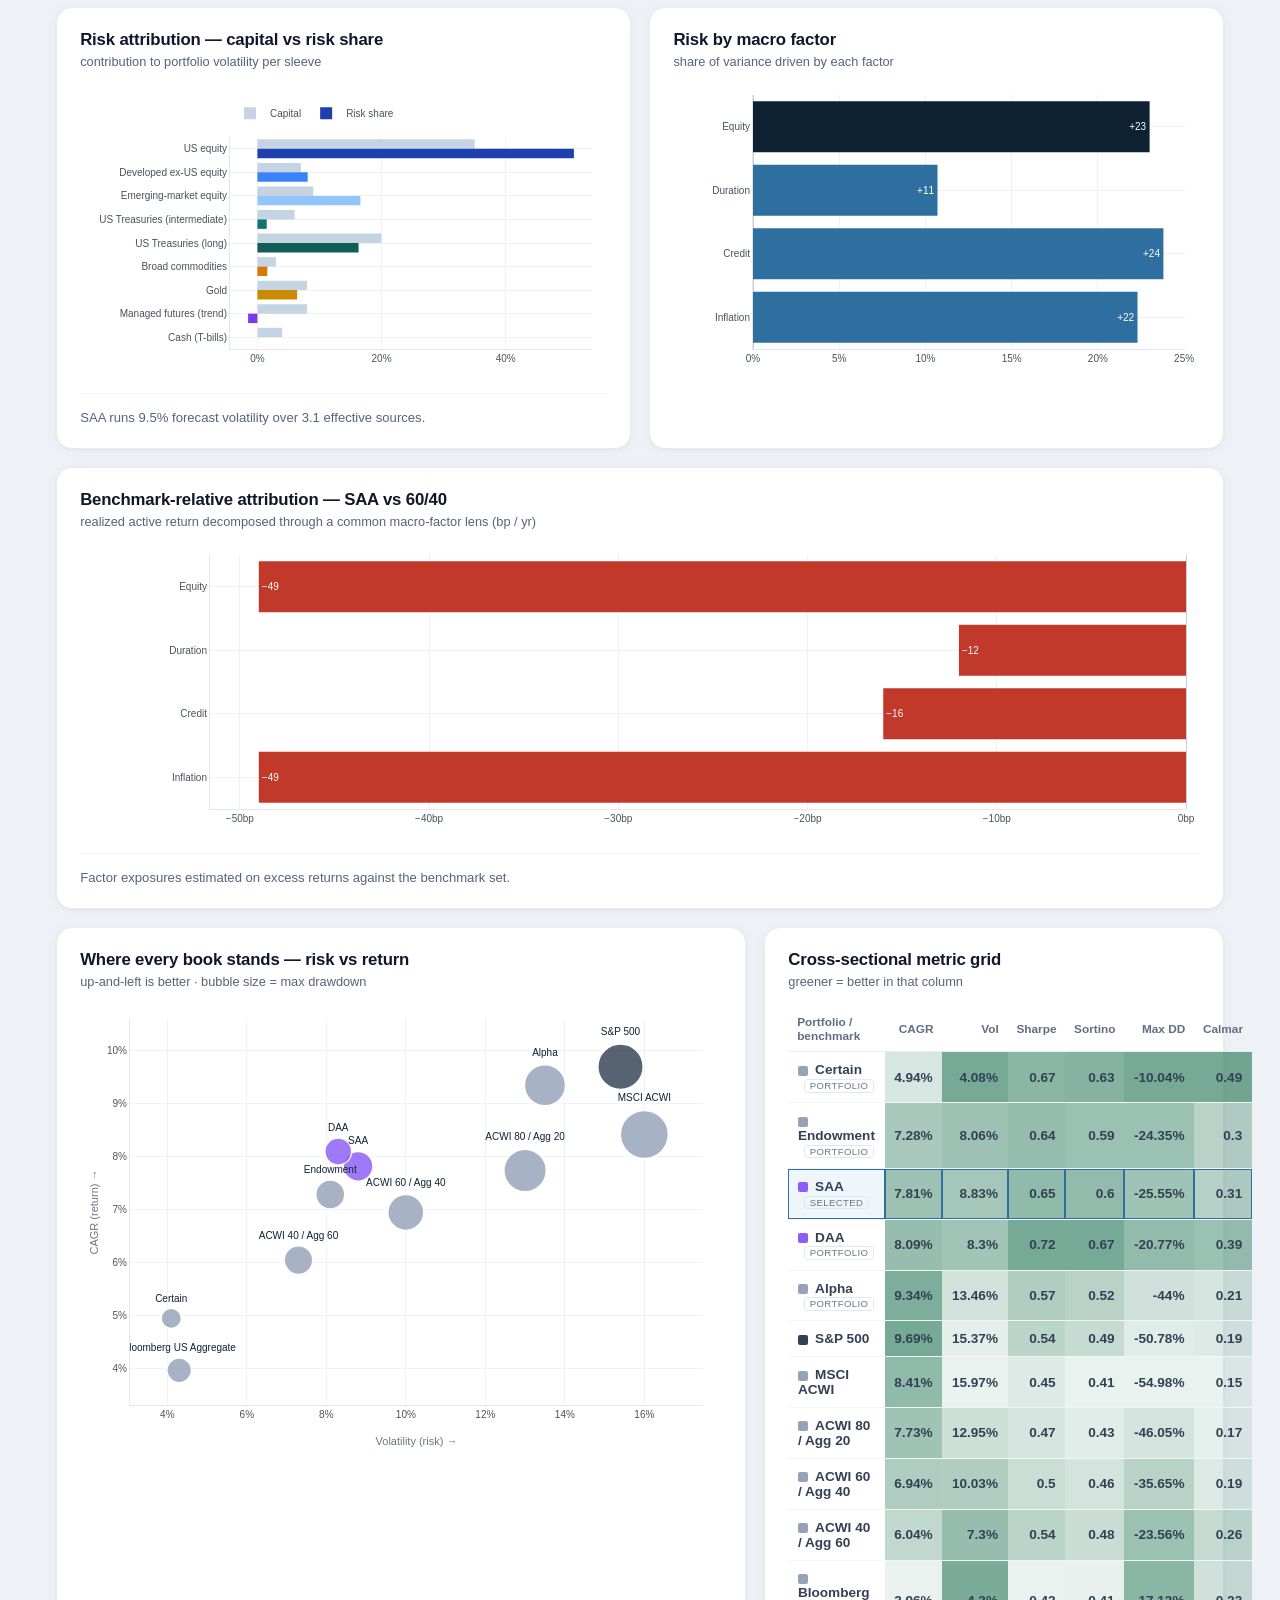
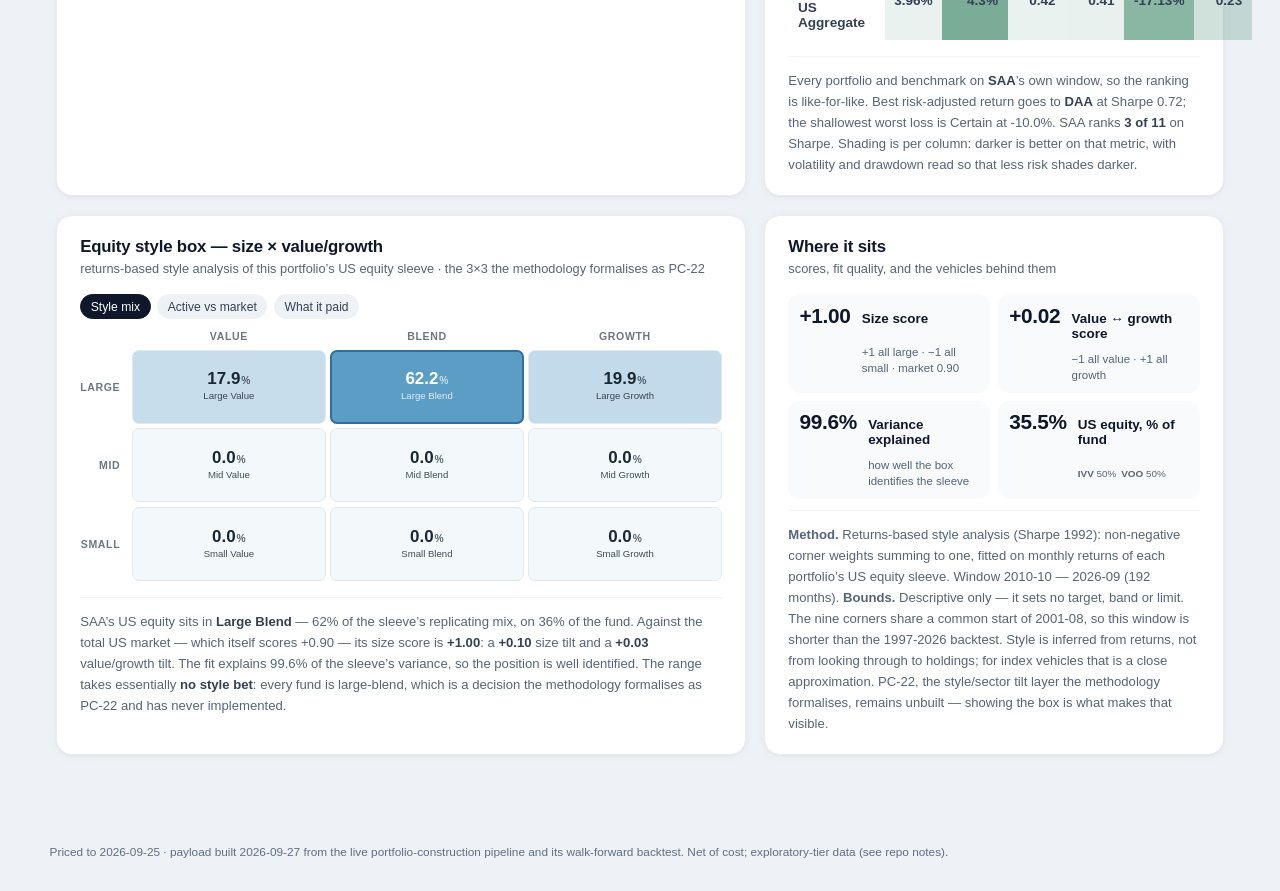
==== commit e386aad5: "Mirror the platform: build chain, methodology and a current handoff, not just the pages The public r" ====
--- a/attribution.html
+++ b/attribution.html
@@ -7,7 +7,7 @@
 <link rel="stylesheet" href="assets/css/style.css" />
 <script src="assets/vendor/plotly.min.js"></script>
 </head>
-<body class="app">
+<body class="app ui-modern">
 
 <header class="appbar">
   <div class="brand">MULTI&#8209;ASSET<span>PORTFOLIO</span></div>
--- a/assets/css/style.css
+++ b/assets/css/style.css
@@ -526,7 +526,9 @@
   padding:.16rem .44rem;border-radius:4px;white-space:nowrap}
 .pd-kind.act{background:#fdf1e2;color:#8a6510}
 .pd-kind.sta{background:#eef2f7;color:#4a5866}
-.pd-role{font-size:.76rem;font-weight:600;color:var(--pc,#3083b4)}
+/* Identity colour marks the card (its border); the text stays ink — several identity colours sit
+   below 4.5:1 as text on white. */
+.pd-role{font-size:.76rem;font-weight:600;color:var(--ink,#1b2733)}
 .pd-thesis{margin:0;font-size:.775rem;line-height:1.55;color:var(--muted,#46535f)}
 .pd-dials{display:flex;flex-wrap:wrap;gap:.3rem}
 .pd-dial{font-size:.66rem;padding:.14rem .4rem;border-radius:4px;background:#f4f7fa;
@@ -539,7 +541,7 @@
 .pd-stat b.pos{color:#1d6b43}.pd-stat b.neg{color:#b3402f}
 .pd-stat span{font-size:.62rem;color:var(--muted,#46535f);line-height:1.25}
 .pd-cta{margin-top:.55rem;padding-top:.5rem;border-top:1px solid #eef1f5;font-size:.76rem;
-  font-weight:650;color:var(--pc,#3083b4)}
+  font-weight:650;color:var(--ink,#1b2733)}
 .pd-cta .arr{transition:transform .15s;display:inline-block}
 .pd-card:hover .pd-cta .arr{transform:translateX(3px)}
 
@@ -550,7 +552,7 @@
   background:rgba(255,255,255,.14);color:inherit;opacity:.9;vertical-align:middle;white-space:nowrap}
 
 /* Sleeve evidence cards: the thesis, role and risk character — not the ticker three times */
-.ev-role{font-size:.7rem;font-weight:650;color:var(--pc,#3083b4);margin-top:.15rem}
+.ev-role{font-size:.7rem;font-weight:650;color:var(--ink,#1b2733);margin-top:.15rem}
 .ev-risk{margin:.35rem 0 0;font-size:.715rem;line-height:1.5;color:var(--muted,#46535f)}
 .ev-risk b{font-weight:650;color:#5c6b7a}
 .ev-impl{margin-top:.3rem;font-size:.665rem;color:#8b97a3;font-variant-numeric:tabular-nums}
@@ -589,7 +591,7 @@
   gap:2px;align-items:stretch;font-variant-numeric:tabular-nums}
 .smx-h{font-size:.63rem;font-weight:700;text-transform:uppercase;letter-spacing:.05em;
   color:var(--muted,#46535f);padding:.2rem .3rem .3rem;align-self:end}
-.smx-h.smx-pf{text-align:center;color:var(--pc);border-bottom:2px solid var(--pc)}
+.smx-h.smx-pf{text-align:center;color:var(--ink,#1b2733);border-bottom:2px solid var(--pc)}
 .smx-h.smx-cnt,.smx-c.smx-cnt{text-align:center}
 .smx-group{grid-column:1/-1;font-size:.6rem;font-weight:700;text-transform:uppercase;
   letter-spacing:.07em;color:#8b97a3;padding:.5rem .3rem .15rem;border-top:1px solid #eef1f5;
@@ -607,3 +609,459 @@
 /* A column of tiles inside one grid cell — stops a tall tile leaving its neighbour's column empty */
 .stack{display:flex;flex-direction:column;gap:1rem;min-width:0}
 .stack > .tile{margin:0}
+
+
+
+/* ---- Typography and table quality -------------------------------------------------------------
+   Section and tile headings sat 1.9px apart, so seven section heads and eleven tile heads read as
+   one level; explanatory copy was set SMALLER than the data it explains. Figures were set in a mono
+   family, which reads as a terminal dump beside proportional row labels — tabular numerals give the
+   same column alignment in the page's own typeface. */
+.section-title { font-size: 1.24rem; font-weight: 800; letter-spacing: -.015em; }
+.tile-head h2 { font-size: 1.02rem; }
+.read { font-size: 0.855rem; line-height: 1.62; }
+table.dtbl td.num, table.dtbl th.num, .pd-stat b, .kpi-value {
+  font-family: inherit; font-variant-numeric: tabular-nums; }
+
+/* A ten-column table must not widen the body past the viewport: at phone width the KPI ribbon and
+   the NAV cards were being clipped mid-word by a table further down the page. */
+@media (max-width: 760px) {
+  table.dtbl { display: block; overflow-x: auto; white-space: nowrap; }
+  .section-title { font-size: 1.08rem; }
+}
+
+/* ==============================================================================================
+   LIVE NAV — product page for the selected portfolio, then the range side by side.
+   Built from the platform's own pieces (hero band, tiles, dtbl, chips); --pc is the portfolio's
+   identity colour, published from fund_registry — never re-typed here.
+   ============================================================================================== */
+
+/* Product switcher — sticky under the app bar, the five portfolios as tabs */
+.lv-switch { position: sticky; top: 56px; z-index: 40; background: var(--panel);
+  border-bottom: 1px solid var(--line); box-shadow: 0 2px 8px rgba(14,34,51,.05); }
+.lv-switch-in { display: flex; align-items: stretch; max-width: min(96vw, var(--maxw)); margin: 0 auto;
+  padding: 0 1.9rem; overflow-x: auto; scrollbar-width: none; }
+.lv-switch-in::-webkit-scrollbar { display: none; }
+.lv-tab { flex: 1 1 0; min-width: 168px; display: grid; grid-template-columns: 1fr auto; column-gap: .6rem;
+  row-gap: .05rem; text-align: left; font: inherit; color: var(--ink); background: none; border: 0;
+  border-bottom: 3px solid transparent; padding: .6rem 1.1rem .5rem 1rem; cursor: pointer; position: relative;
+  transition: background .15s, border-color .15s; }
+.lv-tab + .lv-tab::before { content: ""; position: absolute; left: 0; top: 22%; bottom: 22%; width: 1px; background: var(--line); }
+.lv-tab:hover { background: #f6f9fc; border-bottom-color: color-mix(in srgb, var(--pc) 45%, transparent); }
+.lv-tab:focus-visible { outline: 2px solid var(--accent); outline-offset: -2px; }
+.lv-tab.sel { background: color-mix(in srgb, var(--pc) 7%, #fff); border-bottom-color: var(--pc); }
+.lv-tab-name { grid-column: 1; font-weight: 750; font-size: .95rem; display: flex; align-items: center; gap: .45rem; }
+.lv-tab-name i { width: 9px; height: 9px; border-radius: 2px; background: var(--pc); display: inline-block; }
+.lv-tab-role { grid-column: 1; font-size: .68rem; color: var(--muted); white-space: nowrap; }
+.lv-tab-nav { grid-column: 2; grid-row: 1 / span 2; align-self: center; text-align: right;
+  font-size: 1.12rem; font-weight: 750; font-variant-numeric: tabular-nums; line-height: 1.1; }
+.lv-tab-nav em { display: block; font-style: normal; font-size: .72rem; font-weight: 650; }
+.lv-tab-nav em.pos { color: #1d6b43; } .lv-tab-nav em.neg { color: #b3402f; }
+.lv-tab:not(.sel) .lv-tab-name, .lv-tab:not(.sel) .lv-tab-nav { color: #34424f; }
+.lv-switch-asof { flex: 0 0 auto; align-self: center; padding-left: 1rem; font-size: .66rem; color: var(--muted);
+  text-transform: uppercase; letter-spacing: .06em; white-space: nowrap; }
+
+.lv-intro { margin-bottom: .9rem; }
+.lv-intro p { max-width: 110ch; font-size: .86rem; }
+
+/* Product hero — the platform's hero band, keyed to the portfolio's colour */
+.lv-hero { display: grid; grid-template-columns: 1.35fr 1fr; gap: 1.8rem; color: #fff;
+  background: radial-gradient(90% 120% at 100% 0%, color-mix(in srgb, var(--pc) 38%, transparent) 0%, transparent 60%),
+    linear-gradient(135deg, #0e2233 0%, #16324a 100%);
+  border-radius: 14px 14px 0 0; padding: 1.6rem 1.8rem 1.5rem; box-shadow: var(--shadow-lg);
+  border-top: 4px solid var(--pc); }
+.lv-title { display: flex; align-items: center; gap: .7rem; margin-bottom: .25rem; }
+.lv-title h2 { margin: 0; font-size: 2.3rem; font-weight: 800; letter-spacing: -.02em; line-height: 1; }
+.lv-swatch { width: 14px; height: 14px; border-radius: 3px; background: var(--pc); box-shadow: 0 0 0 2px rgba(255,255,255,.85); }
+.lv-kind { font-size: .62rem; text-transform: uppercase; letter-spacing: .08em; font-weight: 700;
+  padding: .22rem .5rem; border-radius: 4px; }
+.lv-kind.act { background: #fdf1e2; color: #8a6510; } .lv-kind.sta { background: rgba(255,255,255,.14); color: #dce7f1; }
+.lv-role { font-size: .95rem; font-weight: 650; color: #cfe1f1; margin: .35rem 0 .7rem; }
+.lv-hero .hero-thesis { font-size: 1rem; color: #eaf1f8; }
+.lv-identity { font-size: .84rem; line-height: 1.55; color: #a9bdd0; margin: .55rem 0 0; max-width: 64ch; }
+.lv-deep { display: flex; flex-wrap: wrap; align-items: center; gap: .35rem; margin-top: 1.1rem; }
+.lv-deep span { font-size: .66rem; text-transform: uppercase; letter-spacing: .07em; color: #7fb1d8; font-weight: 700; margin-right: .3rem; }
+.lv-deep a { font-size: .76rem; color: #e6eef6; text-decoration: none; padding: .22rem .6rem; border-radius: 999px;
+  border: 1px solid rgba(255,255,255,.18); background: rgba(255,255,255,.04); transition: .15s; }
+.lv-deep a:hover { background: rgba(255,255,255,.12); border-color: rgba(255,255,255,.35); }
+.lv-hero-nav { border-left: 1px solid rgba(255,255,255,.12); padding-left: 1.6rem; display: flex; flex-direction: column; }
+.lv-nav-l { font-size: .68rem; text-transform: uppercase; letter-spacing: .08em; color: #9fb6cc; font-weight: 700; }
+.lv-nav-row { display: flex; align-items: flex-end; justify-content: space-between; gap: 1rem; margin-top: .2rem; }
+.lv-nav-v { font-size: 3.1rem; font-weight: 800; letter-spacing: -.03em; line-height: 1; font-variant-numeric: tabular-nums; }
+.lv-nav-v small { font-size: .9rem; font-weight: 600; color: #9fb6cc; margin-left: .35rem; letter-spacing: 0; }
+.lv-nav-d { font-size: 1rem; font-weight: 700; text-align: right; font-variant-numeric: tabular-nums; }
+.lv-nav-d span { font-weight: 600; }
+.lv-nav-d em { display: block; font-style: normal; font-size: .66rem; text-transform: uppercase; letter-spacing: .06em; color: #9fb6cc; font-weight: 600; }
+.lv-nav-d.pos { color: #7dd39a; } .lv-nav-d.neg { color: #ef9a8f; }
+.lv-hero-spark { margin: .9rem 0 .8rem; }
+.lv-hero-spark svg { display: block; width: 100%; height: 54px; overflow: visible; }
+.lv-spark-cap { display: flex; justify-content: space-between; font-size: .64rem; color: #8ea6bc; margin-top: .25rem; }
+.lv-hstats { display: grid; grid-template-columns: repeat(2, 1fr); gap: .55rem; margin-top: auto; }
+.lv-hstats .hstat { padding: .6rem .75rem; }
+.lv-hstats .hstat-v { font-size: 1.22rem; font-family: inherit; font-variant-numeric: tabular-nums; }
+
+/* Key facts strip — the terms a factsheet leads with */
+.lv-facts { display: grid; grid-template-columns: repeat(8, 1fr); background: var(--panel); border: 1px solid var(--line);
+  border-top: 0; border-radius: 0 0 14px 14px; box-shadow: var(--shadow); margin-bottom: .8rem; }
+.lv-fact { padding: .75rem .9rem; border-left: 1px solid #eef2f6; min-width: 0; }
+.lv-fact:first-child { border-left: 0; }
+.lv-fact > span { display: block; font-size: .64rem; text-transform: uppercase; letter-spacing: .06em; color: var(--muted); font-weight: 700; }
+.lv-fact b { display: block; font-size: .92rem; color: var(--navy); margin-top: .15rem; font-variant-numeric: tabular-nums; }
+.lv-fact em { display: block; font-style: normal; font-size: .68rem; color: var(--muted); line-height: 1.3; margin-top: .1rem; }
+
+/* In-page contents */
+.lv-toc { display: flex; flex-wrap: wrap; gap: .35rem; margin: 0 0 .4rem; }
+.lv-toc a { font-size: .78rem; color: #34424f; text-decoration: none; padding: .3rem .7rem; border-radius: 999px;
+  background: #fff; border: 1px solid var(--line); }
+.lv-toc a:hover { border-color: var(--accent); color: var(--accent); }
+.lv-page .section-head { scroll-margin-top: 130px; }
+.lv-page #lv-hero { scroll-margin-top: 130px; }
+
+/* Grids for the product sections */
+.lv-grid-main { grid-template-columns: minmax(0, 2.1fr) minmax(300px, 1fr); align-items: start; }
+.lv-grid-port { grid-template-columns: minmax(0, 1.45fr) minmax(320px, 1fr); }
+.lv-split { display: grid; grid-template-columns: minmax(0, 1.15fr) minmax(0, 1fr); gap: 1.2rem; align-items: start; }
+.lv-accent { border-top-color: var(--pc, var(--accent)); }
+
+/* Segmented controls */
+.lv-controls { display: flex; flex-wrap: wrap; justify-content: space-between; gap: .5rem; margin: .1rem 0 .5rem; }
+.lv-seg { gap: 0; background: #eef3f8; border: 1px solid var(--line); border-radius: 8px; padding: 2px; }
+.lv-seg .chip { border: 0; background: transparent; border-radius: 6px; cursor: pointer; font: inherit;
+  font-size: .76rem; padding: .3rem .7rem; color: #46535f; }
+.lv-seg .chip:hover { color: var(--navy); }
+.lv-seg .chip.sel { background: #fff; color: var(--navy); font-weight: 650; box-shadow: 0 1px 3px rgba(14,34,51,.14); }
+.lv-seg .chip.lv-toggle.sel { background: var(--navy); color: #fff; }
+
+/* Where it sits in the range */
+.lv-meters { display: flex; flex-direction: column; gap: .85rem; padding-top: .2rem; }
+.lv-m-top { display: flex; justify-content: space-between; align-items: baseline; gap: .6rem; }
+.lv-m-top span { font-size: .84rem; font-weight: 650; color: var(--ink); }
+.lv-m-top span em { display: block; font-style: normal; font-weight: 400; font-size: .68rem; color: var(--muted); }
+.lv-m-top b { font-size: 1.05rem; color: var(--navy); font-variant-numeric: tabular-nums; }
+.lv-m-track { position: relative; height: 16px; margin-top: .35rem; }
+.lv-m-track::before { content: ""; position: absolute; left: 0; right: 0; top: 7px; height: 2px; border-radius: 2px; background: #e3e8ee; }
+.lv-m-o, .lv-m-me { position: absolute; top: 50%; transform: translate(-50%, -50%); border-radius: 50%; }
+.lv-m-o { width: 9px; height: 9px; background: #fff; border: 2px solid color-mix(in srgb, var(--pc) 55%, #b8c0ca); }
+.lv-m-me { width: 15px; height: 15px; background: var(--pc); box-shadow: 0 0 0 3px #fff, 0 0 0 4px var(--pc); z-index: 2; }
+.lv-m-ends { margin-top: .3rem; display: flex; justify-content: space-between; font-size: .64rem; color: #8b97a3; font-variant-numeric: tabular-nums; }
+
+/* Tables on this page */
+.lv-tbl td, .lv-tbl th { padding: .5rem .55rem; }
+.lv-tbl tr.lv-me td { background: color-mix(in srgb, var(--pc, #3083b4) 6%, #f4f8fc); }
+.lv-tbl tr.lv-diff td { border-top: 1px solid #cfd8e2; background: #fafbfd; }
+.lv-tbl tr.lv-grp td { font-size: .64rem; text-transform: uppercase; letter-spacing: .06em; color: var(--muted);
+  font-weight: 700; padding-top: .8rem; border-bottom: 1px solid var(--line); }
+.lv-tbl tr.lv-grp2 td { background: #f6f8fb; }
+.lv-tbl tr.lv-total td { border-top: 2px solid #cfd8e2; font-weight: 650; background: #fafbfd; }
+.lv-tbl tr.lv-frow { cursor: pointer; } .lv-tbl tr.lv-frow:hover td { background: #f3f7fb; }
+.lv-tbl .lv-hint { font-size: .66rem; }
+.lv-tbl th.lv-fh { cursor: pointer; white-space: nowrap; }
+.lv-tbl th.lv-fh:hover { color: var(--navy); }
+.lv-tbl .lv-sel { background: color-mix(in srgb, var(--pc, #3083b4) 7%, #fff); }
+.lv-tbl th.lv-sel { color: var(--navy); box-shadow: inset 0 -2px 0 var(--pc); }
+.lv-five td.lv-sel { font-weight: 650; color: var(--navy); }
+.lv-dot { display: inline-block; width: 8px; height: 8px; border-radius: 2px; background: var(--pc); margin-right: .45rem; vertical-align: 1px; }
+.lv-dot-ref { background: #b8c0ca; }
+.lv-note { font-size: .7rem; }
+.lv-tag { font-size: .58rem; letter-spacing: .06em; padding: .08rem .35rem; border-radius: 3px; background: #eef1f4;
+  color: var(--muted); margin-left: .3rem; vertical-align: 1px; }
+
+/* Risk stat strip */
+.lv-rstats { display: grid; grid-template-columns: repeat(5, 1fr); gap: .5rem; margin-bottom: .8rem; }
+.lv-rs { background: #f6f8fb; border: 1px solid var(--line); border-radius: 8px; padding: .55rem .6rem; }
+.lv-rs b { display: block; font-size: 1.05rem; color: var(--navy); font-variant-numeric: tabular-nums; }
+.lv-rs b.pos { color: #1d6b43; } .lv-rs b.neg { color: #b3402f; }
+.lv-rs span { font-size: .64rem; color: var(--muted); line-height: 1.25; display: block; margin-top: .1rem; }
+
+/* Holdings: weight bar and contribution bar in-row */
+.lv-hold .lv-barh { width: 22%; } .lv-hold .lv-cbarh { font-weight: 500; text-transform: none; letter-spacing: 0; text-align: center; }
+.lv-hold .lv-barc { width: 22%; }
+.lv-wbar { display: block; height: 8px; border-radius: 4px; background: #eef1f4; overflow: hidden; }
+.lv-wbar > span { display: block; height: 100%; background: var(--pc); border-radius: 4px; }
+.lv-cbar { display: block; position: relative; height: 8px; }
+.lv-cbar::before { content: ""; position: absolute; left: 50%; top: -3px; bottom: -3px; width: 1px; background: #b8c0ca; }
+.lv-cbar > span { position: absolute; top: 0; bottom: 0; border-radius: 3px; }
+.lv-cbar > span.p { left: 50%; background: #2f7d5e; } .lv-cbar > span.n { right: 50%; background: #b3402f; }
+
+/* Exposure bar lists */
+.lv-bars { display: flex; flex-direction: column; gap: .45rem; }
+.lv-bar { display: grid; grid-template-columns: minmax(110px, 38%) 1fr 3.4rem; align-items: center; gap: .6rem; font-size: .8rem; }
+.lv-bar-l { color: #34424f; white-space: nowrap; overflow: hidden; text-overflow: ellipsis; }
+.lv-bar-t { display: block; height: 10px; border-radius: 5px; background: #eef1f4; overflow: hidden; }
+.lv-bar-t > span { display: block; height: 100%; border-radius: 5px; background: var(--pc); }
+.lv-bar b { text-align: right; font-variant-numeric: tabular-nums; color: var(--navy); font-weight: 650; }
+
+/* Disclosure */
+.lv-disc { display: grid; grid-template-columns: repeat(auto-fit, minmax(260px, 1fr)); gap: .7rem; }
+.lv-disc .vi { background: #f6f8fb; border: 1px solid var(--line); border-radius: 9px; padding: .75rem .85rem; }
+.lv-disc .vi-l { font-size: .66rem; text-transform: uppercase; letter-spacing: .06em; color: var(--muted); font-weight: 700; margin-bottom: .3rem; }
+.lv-disc .vi-v { font-size: .8rem; line-height: 1.55; color: #3d4a56; }
+.lv-disc .vi-v strong { color: var(--navy); }
+
+@media (max-width: 1280px) {
+  .lv-facts { grid-template-columns: repeat(4, 1fr); }
+  .lv-fact:nth-child(5) { border-left: 0; }
+  .lv-fact:nth-child(n+5) { border-top: 1px solid #eef2f6; }
+}
+@media (max-width: 1100px) {
+  .lv-hero { grid-template-columns: 1fr; gap: 1.2rem; }
+  .lv-hero-nav { border-left: 0; padding-left: 0; border-top: 1px solid rgba(255,255,255,.12); padding-top: 1.1rem; }
+  .lv-grid-main, .lv-grid-port, .lv-split { grid-template-columns: 1fr; }
+  .lv-hstats { grid-template-columns: repeat(4, 1fr); }
+}
+@media (max-width: 760px) {
+  .lv-switch { top: 56px; }
+  .lv-switch-in { padding: 0 .5rem; }
+  .lv-tab { flex: 0 0 auto; min-width: 0; padding: .5rem .75rem .45rem; column-gap: .5rem; }
+  .lv-tab-role { display: none; }
+  .lv-tab-nav { font-size: .95rem; grid-row: 1; }
+  .lv-tab-name { font-size: .86rem; }
+  .lv-switch-asof { display: none; }
+  .lv-hero { padding: 1.2rem 1rem; border-radius: 12px 12px 0 0; }
+  .lv-title h2 { font-size: 1.8rem; }
+  .lv-nav-v { font-size: 2.4rem; }
+  .lv-hstats { grid-template-columns: repeat(2, 1fr); }
+  .lv-facts { grid-template-columns: repeat(2, 1fr); }
+  .lv-fact:nth-child(odd) { border-left: 0; }
+  .lv-fact:nth-child(n+3) { border-top: 1px solid #eef2f6; }
+  .lv-rstats { grid-template-columns: repeat(3, 1fr); }
+  .lv-hold .lv-barh, .lv-hold .lv-barc { display: none; }
+}
+
+/* ==============================================================================================
+   MODERN SKIN — every page carries body.ui-modern (Live NAV first, 2026-09-27). One palette:
+   slate for text and structure, one blue for magnitude and interaction, emerald/red for gain/loss,
+   and the registry identity colour only where it says WHICH portfolio.
+   ============================================================================================== */
+.ui-modern {
+  --lv-bg: #f4f6fa; --lv-card: #ffffff; --lv-ink: #0f172a; --lv-ink-2: #334155; --lv-muted: #556479;
+  --lv-faint: #5f6e84; --lv-line: #e8edf3; --lv-line-2: #f1f4f8; --lv-accent: #2563eb;
+  --lv-accent-soft: #eff4ff; --lv-gain: #047857; --lv-gain-soft: #e7f6ef; --lv-loss: #b91c1c;
+  --lv-loss-soft: #fdecec; --lv-radius: 16px;
+  --lv-shadow: 0 1px 2px rgba(15,23,42,.04), 0 1px 12px rgba(15,23,42,.04);
+  background: var(--lv-bg); color: var(--lv-ink);
+}
+.ui-modern .db { padding-top: 1.4rem; }
+
+/* Cards: no rule-boxes, generous padding, soft depth */
+.ui-modern .tile { background: var(--lv-card); border: 1px solid var(--lv-line); border-radius: var(--lv-radius);
+  box-shadow: var(--lv-shadow); padding: 1.35rem 1.45rem 1.25rem; }
+.ui-modern .tile:hover { box-shadow: 0 1px 2px rgba(15,23,42,.05), 0 8px 28px rgba(15,23,42,.07); border-color: #dfe6ee; }
+.ui-modern .tile-feature, .ui-modern .lv-accent { border-top: 1px solid var(--lv-line); }
+.ui-modern .grid { gap: 1.15rem; margin-bottom: 1.15rem; }
+
+/* Card header: title over a quiet subtitle, no tick bar, no rule */
+.ui-modern .tile-head { display: flex; flex-direction: column; align-items: flex-start; gap: .2rem;
+  border-bottom: 0; padding-bottom: 0; margin-bottom: 1rem; }
+.ui-modern .tile-head h2 { padding-left: 0; font-size: 1.05rem; font-weight: 650; color: var(--lv-ink); letter-spacing: -.01em; }
+.ui-modern .tile-head h2::before { display: none; }
+.ui-modern .tile-sub { font-size: .8rem; color: var(--lv-muted); line-height: 1.4; }
+.ui-modern .mini-head { text-transform: none; letter-spacing: 0; font-size: .82rem; font-weight: 650; color: var(--lv-ink-2); }
+
+/* Section headers: a title and one line of context — not numbered chapters */
+.ui-modern .section-head { flex-wrap: wrap; gap: .25rem .8rem; border-bottom: 0; padding-bottom: 0; margin: 2.4rem 0 1rem; }
+.ui-modern .section-num { display: none; }
+.ui-modern .section-title { font-size: 1.45rem; font-weight: 750; letter-spacing: -.02em; color: var(--lv-ink); }
+.ui-modern .section-q { flex-basis: 100%; margin-left: 0; text-align: left; font-style: normal; font-size: .9rem; color: var(--lv-muted); }
+
+/* Intro and section nav */
+.ui-modern .page-intro h1 { font-size: 1.7rem; letter-spacing: -.025em; color: var(--lv-ink); }
+.ui-modern .page-intro p { color: var(--lv-muted); }
+.ui-modern .page-intro strong { color: var(--lv-ink-2); }
+.ui-modern .lv-toc { gap: .4rem; margin: .2rem 0 0; }
+.ui-modern .lv-toc a { border: 0; background: #e9eef5; color: var(--lv-ink-2); font-weight: 550; padding: .38rem .85rem; }
+.ui-modern .lv-toc a:hover { background: var(--lv-accent-soft); color: var(--lv-accent); }
+
+/* Notes under a card: quiet, two lines, expandable — the reasoning stays, it just stops shouting */
+.ui-modern .read { border-top: 1px solid var(--lv-line-2); margin-top: 1rem; padding: .8rem 0 0; background: none;
+  font-size: .82rem; line-height: 1.6; color: var(--lv-muted); }
+.ui-modern .read strong { color: var(--lv-ink-2); font-weight: 650; }
+.ui-modern .read.lv-clamp { display: -webkit-box; -webkit-line-clamp: 2; -webkit-box-orient: vertical; overflow: hidden; }
+.ui-modern .read.lv-clamp.open { display: block; -webkit-line-clamp: unset; }
+.lv-more { font: inherit; font-size: .76rem; font-weight: 600; color: var(--lv-accent); background: none; border: 0;
+  padding: .3rem 0 0; cursor: pointer; }
+.lv-more:hover { text-decoration: underline; }
+
+/* Tables: airy rows, hairline dividers, sentence-case headers, tabular figures */
+.ui-modern table.dtbl { font-size: .85rem; }
+.ui-modern table.dtbl th { text-transform: none; letter-spacing: 0; font-size: .74rem; font-weight: 600; color: var(--lv-faint);
+  border-bottom: 1px solid var(--lv-line); padding-bottom: .55rem; }
+.ui-modern table.dtbl td { border-bottom: 1px solid var(--lv-line-2); padding: .62rem .6rem; color: var(--lv-ink-2); }
+.ui-modern table.dtbl tbody tr:last-child td { border-bottom: 0; }
+.ui-modern table.dtbl td.strong { color: var(--lv-ink); font-weight: 600; }
+.ui-modern table.dtbl .z { color: var(--lv-faint); }
+.ui-modern table.dtbl td.pos { color: var(--lv-gain); } .ui-modern table.dtbl td.neg { color: var(--lv-loss); }
+.ui-modern .lv-tbl tr.lv-me td { background: var(--lv-accent-soft); }
+.ui-modern .lv-tbl tr.lv-me td:first-child { border-radius: 8px 0 0 8px; } .ui-modern .lv-tbl tr.lv-me td:last-child { border-radius: 0 8px 8px 0; }
+.ui-modern .lv-tbl tr.lv-diff td { background: transparent; border-top: 0; }
+.ui-modern .lv-tbl td.pos b, .ui-modern .lv-tbl td.neg b { display: inline-block; padding: .14rem .55rem; border-radius: 999px;
+  font-weight: 650; line-height: 1.3; }
+.ui-modern .lv-tbl tr.lv-diff td.pos b, .ui-modern .lv-tbl td.pos b { background: var(--lv-gain-soft); }
+.ui-modern .lv-tbl tr.lv-diff td.neg b, .ui-modern .lv-tbl td.neg b { background: var(--lv-loss-soft); }
+.ui-modern .lv-tbl tr.lv-grp td { text-transform: none; letter-spacing: 0; font-size: .74rem; font-weight: 600; color: var(--lv-faint);
+  border-bottom: 1px solid var(--lv-line); padding-top: 1rem; }
+.ui-modern .lv-tbl tr.lv-grp2 td { background: #f8fafc; color: var(--lv-ink); }
+.ui-modern .lv-tbl tr.lv-total td { border-top: 1px solid var(--lv-line); background: transparent; color: var(--lv-ink); }
+.ui-modern .lv-tbl tr.lv-frow:hover td { background: #f6f8fc; }
+.ui-modern .lv-tbl .lv-sel { background: var(--lv-accent-soft); }
+.ui-modern .lv-tbl th.lv-sel { color: var(--lv-accent); box-shadow: inset 0 -2px 0 var(--lv-accent); }
+.ui-modern .lv-five td.lv-sel { color: var(--lv-ink); }
+.ui-modern .lv-dot { border-radius: 50%; }
+
+/* Segmented controls: pill track, white thumb */
+.ui-modern .lv-seg { background: #eef2f7; border: 0; border-radius: 999px; padding: 3px; }
+.ui-modern .lv-seg .chip { border-radius: 999px; padding: .34rem .85rem; font-weight: 550; color: var(--lv-muted); }
+.ui-modern .lv-seg .chip.sel { background: #fff; color: var(--lv-ink); border-color: transparent;
+  box-shadow: 0 1px 2px rgba(15,23,42,.08), 0 1px 6px rgba(15,23,42,.06); }
+.ui-modern .lv-seg .chip.lv-toggle.sel { background: var(--lv-accent); color: #fff; }
+
+/* Stat tiles: tinted, number-first */
+.ui-modern .lv-rstats { gap: .6rem; }
+.ui-modern .lv-rs { background: #f8fafc; border: 0; border-radius: 12px; padding: .75rem .8rem; }
+.ui-modern .lv-rs b { font-size: 1.2rem; font-weight: 700; letter-spacing: -.01em; color: var(--lv-ink); }
+.ui-modern .lv-rs b.pos { color: var(--lv-gain); } .ui-modern .lv-rs b.neg { color: var(--lv-loss); }
+.ui-modern .lv-rs span { font-size: .72rem; color: var(--lv-muted); }
+
+/* Bars */
+.ui-modern .lv-bar-t, .ui-modern .lv-wbar { background: #eef2f7; }
+.ui-modern .lv-bar { font-size: .84rem; }
+.ui-modern .lv-bar-l { color: var(--lv-ink-2); }
+.ui-modern .lv-bar b { color: var(--lv-ink); }
+.ui-modern .lv-cbar > span.p { background: #10b981; } .ui-modern .lv-cbar > span.n { background: #ef4444; }
+.ui-modern .lv-cbar::before { background: #cbd5e1; }
+
+/* Range position meters */
+.ui-modern .lv-m-top span { color: var(--lv-ink-2); font-weight: 600; }
+.ui-modern .lv-m-top b { color: var(--lv-ink); font-weight: 700; }
+.ui-modern .lv-m-track::before { background: #e5eaf1; height: 4px; top: 6px; }
+.ui-modern .lv-m-ends { color: var(--lv-faint); }
+
+/* Hero: modern slate, identity colour as a glow */
+.ui-modern .lv-hero { background:
+    radial-gradient(70% 120% at 100% 0%, color-mix(in srgb, var(--pc) 34%, transparent) 0%, transparent 62%),
+    radial-gradient(60% 90% at 0% 100%, rgba(37,99,235,.18) 0%, transparent 60%),
+    linear-gradient(160deg, #0b1324 0%, #111d33 100%);
+  border-top: 0; border-radius: 20px 20px 0 0; }
+.ui-modern .lv-hero .hero-eyebrow { color: #93b4e8; letter-spacing: .1em; }
+.ui-modern .lv-hstats .hstat { background: rgba(255,255,255,.06); border: 1px solid rgba(255,255,255,.07); border-radius: 12px; }
+.ui-modern .lv-hstats .hstat-v.pos { color: #6ee7b7; } .ui-modern .lv-hstats .hstat-v.neg { color: #fca5a5; }
+.ui-modern .lv-nav-d.pos { color: #6ee7b7; } .ui-modern .lv-nav-d.neg { color: #fca5a5; }
+.ui-modern .lv-facts { border-radius: 0 0 20px 20px; border-color: var(--lv-line); box-shadow: var(--lv-shadow); }
+.ui-modern .lv-fact { border-left-color: var(--lv-line-2); padding: .85rem 1rem; }
+.ui-modern .lv-fact > span { text-transform: none; letter-spacing: 0; font-size: .72rem; font-weight: 500; color: var(--lv-muted); }
+.ui-modern .lv-fact b { font-size: .98rem; font-weight: 650; color: var(--lv-ink); }
+.ui-modern .lv-fact em { color: var(--lv-faint); }
+
+/* Switcher: selected tab as a raised card */
+.ui-modern .lv-switch { box-shadow: 0 1px 0 var(--lv-line); }
+.ui-modern .lv-tab { border-bottom-width: 2px; }
+.ui-modern .lv-tab.sel { background: #f5f8ff; }
+.ui-modern .lv-tab-nav em.pos { color: var(--lv-gain); } .ui-modern .lv-tab-nav em.neg { color: var(--lv-loss); }
+
+/* Insight callout and disclosure */
+.ui-modern .insight { background: var(--lv-card); border: 1px solid var(--lv-line); border-left: 0; border-radius: var(--lv-radius);
+  box-shadow: var(--lv-shadow); }
+.ui-modern .insight h3 { color: var(--lv-accent); text-transform: none; letter-spacing: 0; font-size: .86rem; }
+.ui-modern .lv-disc .vi { background: #f8fafc; border: 0; border-radius: 12px; }
+.ui-modern .lv-disc .vi-l { text-transform: none; letter-spacing: 0; font-size: .82rem; color: var(--lv-ink); font-weight: 650; }
+.ui-modern .lv-disc .vi-v { color: var(--lv-muted); }
+.ui-modern .lv-tag { background: #fff7e6; color: #9a6700; text-transform: none; letter-spacing: 0; font-size: .68rem; }
+.ui-modern footer.status { color: var(--lv-faint); }
+.lv-page .lv-rstats { grid-template-columns: repeat(auto-fit, minmax(104px, 1fr)); }
+@media (max-width: 760px) {
+  /* Narrow tables wrap their labels instead of scrolling; only the five-across tables scroll. */
+  .lv-page table.dtbl { display: table; white-space: normal; }
+  .lv-page table.dtbl td.num, .lv-page table.dtbl th.num { white-space: nowrap; }
+  .lv-page table.lv-five, .lv-page #monthly-table table.dtbl, .lv-page #perf-table table.dtbl { display: block; overflow-x: auto; white-space: nowrap; }
+  .lv-page .tile { padding: 1.1rem 1rem 1rem; }
+  .lv-page .section-title { font-size: 1.25rem; }
+  .lv-page table.dtbl td, .lv-page table.dtbl th { padding-left: .3rem; padding-right: .3rem; }
+}
+.lv-page [data-f][role="button"]:focus-visible, .lv-more:focus-visible, .lv-page .lv-seg .chip:focus-visible,
+.lv-page .lv-toc a:focus-visible, .lv-page .lv-deep a:focus-visible { outline: 2px solid var(--lv-accent); outline-offset: 2px; border-radius: 6px; }
+
+/* Equity style box — Morningstar 3x3, one blue ramp for weight, dominant box outlined */
+.lv-sbx { display: grid; grid-template-columns: minmax(210px, 250px) 1fr; gap: 1.4rem; align-items: center; }
+.lv-sbx-grid { display: grid; grid-template-columns: 3rem repeat(3, 1fr); gap: 4px; }
+.lv-sbx-h { font-size: .72rem; color: var(--lv-muted, #556479); text-align: center; padding-bottom: .15rem; }
+.lv-sbx-r { font-size: .72rem; color: var(--lv-muted, #556479); align-self: center; }
+.lv-sbx-c { aspect-ratio: 1; border-radius: 8px; display: flex; align-items: center; justify-content: center;
+  font-size: 1rem; font-weight: 700; color: #0f172a; font-variant-numeric: tabular-nums; }
+.lv-sbx-c small { font-size: .62rem; font-weight: 600; margin-left: 1px; }
+.lv-sbx-c.dark { color: #fff; }
+.lv-sbx-c em { font-style: normal; color: #b6c0cc; font-weight: 500; }
+.lv-sbx-c.dom { box-shadow: 0 0 0 2px #0f172a; }
+.lv-sbx-name { font-size: 1.35rem; font-weight: 750; letter-spacing: -.015em; color: var(--lv-ink, #0f172a); margin-bottom: .5rem; }
+.lv-sbx-kv { display: grid; grid-template-columns: 1fr auto auto; gap: .5rem; align-items: baseline; padding: .38rem 0;
+  border-bottom: 1px solid var(--lv-line-2, #f1f4f8); font-size: .84rem; }
+.lv-sbx-kv:last-child { border-bottom: 0; }
+.lv-sbx-kv span { color: var(--lv-muted, #556479); }
+.lv-sbx-kv b { color: var(--lv-ink, #0f172a); font-variant-numeric: tabular-nums; }
+.lv-sbx-kv em { font-style: normal; font-size: .74rem; color: var(--lv-muted, #556479); min-width: 3.6rem; text-align: right; }
+.lv-sbx-ico { display: inline-grid; grid-template-columns: repeat(3, 6px); grid-auto-rows: 6px; gap: 1.5px; vertical-align: middle; position: relative; top: -1px; margin-right: .45rem; }
+.lv-sbx-ico i { width: 6px; height: 6px; background: #dbe3ee; border-radius: 1px; }
+.lv-sbx-ico i.on { background: #2563eb; }
+.lv-sbx-inline { white-space: nowrap; }
+.lv-page .read a { color: var(--lv-accent, #2563eb); font-weight: 600; text-decoration: none; }
+.lv-page .read a:hover { text-decoration: underline; }
+@media (max-width: 760px) { .lv-sbx { grid-template-columns: 1fr; } .lv-sbx-grid { max-width: 280px; } }
+.lv-page .lv-bt { grid-template-columns: repeat(4, 1fr); margin-bottom: 0; }
+@media (max-width: 760px) { .lv-page .lv-bt { grid-template-columns: repeat(2, 1fr); } }
+
+/* Modern skin — components the Live NAV page does not use, so they match it on every other page. */
+.ui-modern .kpi-ribbon { border-top: 0; background: var(--lv-line); gap: 1px; }
+.ui-modern .kpi { padding: .95rem 1.35rem; }
+.ui-modern .kpi-label, .ui-modern .posstat-l, .ui-modern .hstat-l, .ui-modern .vb-stat span,
+.ui-modern .period-bar .lbl { text-transform: none; letter-spacing: 0; font-size: .74rem; font-weight: 500; }
+.ui-modern .kpi-label { color: var(--lv-muted); }
+.ui-modern .kpi-value { color: var(--lv-ink); font-weight: 750; letter-spacing: -.015em; }
+.ui-modern .kpi-perf { background: #f5f8ff; box-shadow: inset 3px 0 0 var(--lv-accent); }
+.ui-modern .period-bar { border-bottom-color: var(--lv-line); }
+.ui-modern .period-bar .chip.sel, .ui-modern .growth-controls .chip.sel { background: var(--lv-accent); border-color: var(--lv-accent); }
+.ui-modern .chip { background: #eef2f7; border-color: transparent; color: var(--lv-ink-2); }
+.ui-modern .chip.sel { background: var(--lv-ink); color: #fff; border-color: var(--lv-ink); }
+.ui-modern .chip.clickable:hover { border-color: var(--lv-accent); }
+.ui-modern .bigstat, .ui-modern .ustat, .ui-modern .posstat, .ui-modern .vb-stat, .ui-modern .mcard,
+.ui-modern .scn, .ui-modern .vintage .vi { background: #f8fafc; border: 0; border-radius: 12px; }
+.ui-modern .bigstat-v, .ui-modern .ustat-v, .ui-modern .vb-val { font-family: inherit; font-variant-numeric: tabular-nums;
+  color: var(--lv-ink); letter-spacing: -.015em; }
+.ui-modern .bigstat-l, .ui-modern .posstat-v { color: var(--lv-ink); }
+.ui-modern .bigstat-h, .ui-modern .ustat-l { color: var(--lv-muted); }
+.ui-modern .pd-card, .ui-modern .ev-card { border-radius: 14px; border-color: var(--lv-line); box-shadow: var(--lv-shadow); }
+.ui-modern .pd-stat span, .ui-modern .ev-meta { color: var(--lv-muted); }
+.ui-modern .muted-note { color: var(--lv-muted); }
+.ui-modern .hero { border-radius: 20px; background:
+    radial-gradient(60% 90% at 100% 0%, rgba(37,99,235,.20) 0%, transparent 60%),
+    linear-gradient(160deg, #0b1324 0%, #111d33 100%); }
+.ui-modern .hstat { border-radius: 12px; }
+.ui-modern .hstat-v { font-family: inherit; font-variant-numeric: tabular-nums; }
+.lv-src { color: inherit; text-decoration: none; border-bottom: 1px dotted #94a3b8; }
+.lv-src:hover { color: var(--lv-accent, #2563eb); border-bottom-color: currentColor; }
+.lv-page .lv-facts { grid-template-columns: repeat(9, 1fr); }
+@media (max-width: 1280px) { .lv-page .lv-facts { grid-template-columns: repeat(3, 1fr); }
+  .lv-page .lv-fact { border-left: 1px solid var(--lv-line-2) !important; border-top: 0; }
+  .lv-page .lv-fact:nth-child(3n+1) { border-left: 0 !important; }
+  .lv-page .lv-fact:nth-child(n+4) { border-top: 1px solid var(--lv-line-2); } }
+@media (max-width: 760px) { .lv-page .lv-facts { grid-template-columns: repeat(2, 1fr); }
+  .lv-page .lv-fact:nth-child(3n+1) { border-left: 1px solid var(--lv-line-2) !important; }
+  .lv-page .lv-fact:nth-child(odd) { border-left: 0 !important; }
+  .lv-page .lv-fact:nth-child(n+3) { border-top: 1px solid var(--lv-line-2); } }
+
+/* Through the crises — five episode cards, one shared bar scale */
+.lv-crises { display: grid; grid-template-columns: repeat(5, 1fr); gap: .8rem; }
+.lv-cr { background: #f8fafc; border-radius: 12px; padding: .85rem .9rem .8rem; min-width: 0; }
+.lv-cr-h { display: flex; flex-direction: column; gap: .05rem; }
+.lv-cr-h b { font-size: .88rem; color: var(--lv-ink, #0f172a); }
+.lv-cr-h span { font-size: .7rem; color: var(--lv-muted, #556479); }
+.lv-cr-v { font-size: 1.55rem; font-weight: 750; letter-spacing: -.02em; margin: .35rem 0 .55rem; font-variant-numeric: tabular-nums; }
+.lv-cr-v.neg { color: var(--lv-loss, #b91c1c); } .lv-cr-v.pos { color: var(--lv-gain, #047857); }
+.lv-cr-row { display: grid; grid-template-columns: minmax(0, 1.2fr) 1fr auto; gap: .45rem; align-items: center;
+  font-size: .72rem; color: var(--lv-muted, #556479); padding: .12rem 0; }
+.lv-cr-row.me { color: var(--lv-ink, #0f172a); font-weight: 600; }
+.lv-cr-n { white-space: nowrap; overflow: hidden; text-overflow: ellipsis; }
+.lv-cr-t { display: block; height: 6px; border-radius: 3px; background: #e5eaf1; overflow: hidden; }
+.lv-cr-t > span { display: block; height: 100%; border-radius: 3px; background: #94a3b8; }
+.lv-cr-x { font-variant-numeric: tabular-nums; text-align: right; min-width: 3.2rem; }
+@media (max-width: 1100px) { .lv-crises { grid-template-columns: repeat(3, 1fr); } }
+@media (max-width: 760px) { .lv-crises { grid-template-columns: 1fr 1fr; } }
+@media (max-width: 560px) { .lv-crises { grid-template-columns: 1fr; } .lv-page .lv-wide { display: none; } }
